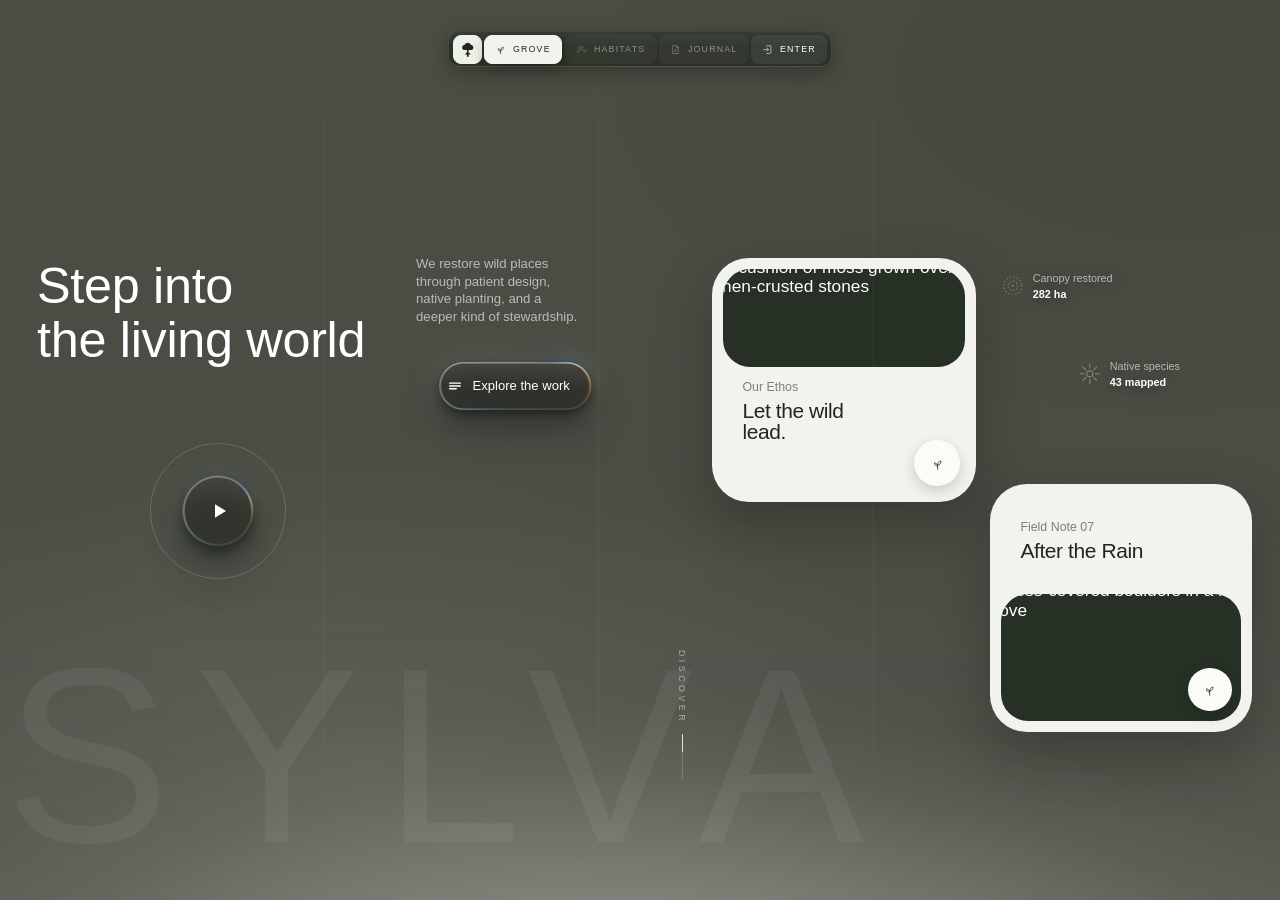
==== threeuiindex.html @ 8ec93f36 "Add files via upload" ====
<!DOCTYPE html>
<html lang="en">
<head>
<meta charset="utf-8">
<meta name="viewport" content="width=device-width, initial-scale=1, viewport-fit=cover">
<title>Sylva — Into the living world</title>
<meta name="description" content="Restoring wild places through patient design, native planting, and a deeper kind of stewardship.">
<link rel="icon" href="data:image/svg+xml,%3Csvg xmlns='http://www.w3.org/2000/svg' viewBox='0 0 22 24'%3E%3Crect width='22' height='24' fill='%234a4d44'/%3E%3Cpath fill='%23fff' d='M11 1.3c-2.1 0-3.95 1.2-4.75 2.95C3.95 4.55 2.3 6.25 2.3 8.35c0 2.3 1.9 4.2 4.3 4.2h8.8c2.4 0 4.3-1.9 4.3-4.2 0-2.1-1.65-3.8-4-4.1C14.95 2.5 13.1 1.3 11 1.3Z'/%3E%3Cpath fill='%23fff' d='M9.6 12.55h2.8v4.2c1.35.3 2.45 1.15 3.15 2.4-1.35.4-2.4.15-3.15-.4v4.15H9.6v-4.15c-.75.55-1.8.8-3.15.4.7-1.25 1.8-2.1 3.15-2.4v-4.2Z'/%3E%3C/svg%3E">
<script>document.documentElement.className += " js";</script>
<style>
  @font-face{
    font-family:'Lexend';
    src:url('https://ublctyddhtbgaersvxxb.supabase.co/storage/v1/object/public/threeui-media/scene-images/embedded/1ec8f6ee2750554b4bc59ff0b507d316a82a7ba37e0e5bebc41d3bd9b9faad46.woff2') format('woff2');
    font-weight:100 900; font-style:normal; font-display:swap;
    unicode-range:U+0000-00FF,U+0131,U+0152-0153,U+02BB-02BC,U+02C6,U+02DA,U+02DC,U+0304,U+0308,U+0329,U+2000-206F,U+20AC,U+2122,U+2191,U+2193,U+2212,U+2215,U+FEFF,U+FFFD;
  }

  /* ── design unit: 1u === 1px on the 1600 × 880 reference frame ───────── */
  :root{
    --u: calc(100vw / 1600);

    --ink:            #ffffff;
    --ink-soft:       rgba(255,255,255,.62);
    --ink-faint:      rgba(255,255,255,.44);
    --rule:           rgba(255,255,255,.055);

    --card:           #f2f3ef;
    --card-ink:       #23261f;
    --card-label:     #7c8177;

    --ease: cubic-bezier(.22,.61,.36,1);
    --ease-out: cubic-bezier(.16,1,.3,1);
  }
  @media (min-width:1900px){ :root{ --u: calc(1900px / 1600); } }

  *,*::before,*::after{ box-sizing:border-box; margin:0; padding:0; }

  html{ background:#383b34; }
  body{
    font-family:'Lexend',-apple-system,BlinkMacSystemFont,'Segoe UI',sans-serif;
    font-weight:300;
    color:var(--ink);
    background:#383b34;
    overflow-x:hidden;
    -webkit-font-smoothing:antialiased;
    -moz-osx-font-smoothing:grayscale;
  }

  /* ── hero shell ──────────────────────────────────────────────────────── */
  .hero{
    position:relative;
    width:100%;
    height:100svh;
    min-height:calc(880 * var(--u));
    overflow:hidden;
    isolation:isolate;
    /* the reference screen reads a near-flat #4a4d44 corner to corner —
       all the modelling comes from the light pool the root sits in */
    background:
      radial-gradient(64% 52% at 27% 84%, rgba(232,238,222,.085) 0%, rgba(232,238,222,0) 72%),
      radial-gradient(70% 60% at 92% 8%,  rgba(24,28,20,.10) 0%, rgba(24,28,20,0) 68%),
      #4a4d44;
  }
  /* The floor of light the root stands in. Sampled off the reference: the
     background climbs from 73 luma at the nav to ~128 at y 850, brightest
     around the middle of the bottom edge. */
  .hero::after{
    content:'';
    position:absolute; inset:0;
    background:
      radial-gradient(72% 44% at 50% 117%, rgba(238,243,231,.50) 0%, rgba(238,243,231,.21) 42%, rgba(238,243,231,.04) 72%, rgba(238,243,231,0) 88%),
      linear-gradient(180deg, rgba(238,243,231,0) 54%, rgba(238,243,231,.03) 78%, rgba(238,243,231,.085) 100%);
    pointer-events:none; z-index:0;
  }

  /* The whole composition lives on a centred 1600 × 880 stage.
     Centred with margins rather than a transform on purpose: a transform would
     open a stacking context and trap every child below #scene. */
  .stage{
    position:absolute; left:50%; top:50%;
    margin-left:calc(-800 * var(--u));
    margin-top:calc(-440 * var(--u));
    width:calc(1600 * var(--u));
    height:calc(880 * var(--u));
  }

  /* ── column guides (z 1) ─────────────────────────────────────────────── */
  .guides{ position:absolute; inset:calc(-40 * var(--u)) 0; z-index:1; pointer-events:none; }
  .guides i{
    position:absolute; top:0; bottom:0; width:1px;
    background:linear-gradient(180deg, rgba(255,255,255,0) 0%, var(--rule) 12%, var(--rule) 78%, rgba(255,255,255,0) 100%);
  }

  /* ── ghost wordmark (z 1) ────────────────────────────────────────────── */
  .ghost{
    position:absolute; z-index:1;
    left:calc(6 * var(--u)); bottom:calc(-64 * var(--u));
    font-size:calc(310 * var(--u));
    line-height:.78;
    font-weight:400;
    letter-spacing:calc(30 * var(--u));
    color:rgba(255,255,255,.055);
    white-space:nowrap; user-select:none; pointer-events:none;
  }

  /* ── three.js canvas (z 3 — above card 1, below everything else) ─────── */
  #scene{
    position:absolute; inset:0; z-index:3;
    width:100%; height:100%;
    pointer-events:none;
    opacity:0; transition:opacity .7s var(--ease);
  }
  .is-ready #scene{ opacity:1; }

  /* ── nav: a floating dock (z 5) ──────────────────────────────────────
     A centred capsule of pills that magnify as the pointer nears them, over
     a rim highlight that tracks where the pointer is — the dock idiom from
     ascii-page-transition, in this page's palette and unit system.
     The wrapper does the centring so the capsule itself is free to carry the
     pointer-parallax transform; putting both on one element means whichever
     is written last wins and the dock jumps out of centre. */
  .dock-wrap{
    position:absolute; z-index:5;
    top:calc(38 * var(--u)); left:0; right:0;
    display:flex; justify-content:center;
    pointer-events:none;
  }
  .dock{
    pointer-events:auto;
    display:flex; align-items:flex-start; gap:calc(3 * var(--u));
    height:calc(46 * var(--u));
    padding:calc(5 * var(--u));
    border-radius:calc(14 * var(--u));
    border:1px solid rgba(255,255,255,.11);
    /* No backdrop-filter. It sits over a canvas that repaints every frame,
       so the backdrop has to be re-sampled and re-blurred every frame too —
       measured at ~20 fps off the whole page, and the radius made no
       difference because the cost is the extra pass, not the blur. A
       translucent panel with a lit top edge reads the same at this size. */
    background:
      linear-gradient(180deg, rgba(255,255,255,.055), rgba(255,255,255,0) 42%),
      rgba(34,40,31,.74);
    box-shadow:0 calc(8 * var(--u)) calc(22 * var(--u)) rgba(10,14,8,.30),
               inset 0 1px rgba(255,255,255,.06);
    isolation:isolate;
  }
  /* Anchored at the top so growth runs downward, out of the headline's way —
     a dock that grew from its centre would push into the nav's own row. */
  .dock-item{
    position:relative; z-index:6;
    display:inline-flex; align-items:center; justify-content:center;
    flex:none;
    height:calc(36 * var(--u));
    gap:calc(8 * var(--u));
    padding:0 calc(13 * var(--u));
    transform-origin:50% 0;
    border:1px solid transparent;
    border-radius:calc(10 * var(--u));
    background:rgba(255,255,255,.04);
    color:var(--ink-faint);
    text-decoration:none; cursor:pointer;
    font-family:inherit;
    font-size:calc(11 * var(--u)); font-weight:500;
    letter-spacing:calc(1.5 * var(--u)); text-transform:uppercase;
    white-space:nowrap;
    will-change:width,height,transform;
    transition:color .18s var(--ease), border-color .2s var(--ease), background .2s var(--ease);
  }
  /* A magnified pill hangs below the capsule, so it needs to be its own
     opaque tile — a translucent white wash at that size reads as a milky
     rectangle stuck to the bar rather than as a key lifting off it. */
  .dock-item[data-near="true"]{
    z-index:7;
    color:var(--ink);
    border-color:rgba(255,255,255,.19);
    background:rgba(31,37,28,.94);
    box-shadow:0 calc(7 * var(--u)) calc(16 * var(--u)) rgba(10,14,8,.30);
  }
  .dock-item .glyph{
    width:calc(14 * var(--u)); height:calc(14 * var(--u)); flex:none;
    opacity:.66; transition:opacity .18s var(--ease);
  }
  .dock-item .glyph svg{
    display:block; width:100%; height:100%;
    fill:none; stroke:currentColor; stroke-width:1.25;
    stroke-linecap:round; stroke-linejoin:round;
  }
  .dock-item[data-near="true"] .glyph{ opacity:1; }

  /* the mark is the dock's anchor: a solid pale tile, the one opaque thing
     in a bar made of glass */
  .dock-mark{
    width:calc(36 * var(--u)); padding:0;
    background:#eef1e7; border-color:#eef1e7; color:#23261f;
    overflow:hidden;
  }
  .dock-mark svg{ width:58%; height:58%; display:block; fill:currentColor; }
  /* the near state paints .dock-item white, which on the pale mark tile
     would be a white glyph on a white ground */
  .dock-mark[data-near="true"]{ background:#fff; border-color:#fff; color:#1b1e18; }

  /* the current section wears the cards' paper, so the nav and the cards
     read as the same material */
  .dock-item.is-active{
    background:var(--card); border-color:var(--card); color:var(--card-ink);
    box-shadow:0 calc(6 * var(--u)) calc(16 * var(--u)) rgba(12,17,9,.24);
  }
  .dock-item.is-active .glyph{ opacity:.8; }
  .dock-item--enter{ color:var(--ink); background:rgba(255,255,255,.075); }

  /* ── specular rim ────────────────────────────────────────────────────
     A conic gradient masked down to the border, whose start angle points at
     the pointer and whose opacity falls off with distance. It is the reason
     the glass reads as a lit edge rather than as a flat translucent box. */
  [data-spec]{ --spec-angle:2.4rad; --spec-bright:0; }
  [data-spec]::after{
    content:''; position:absolute; inset:-1px; z-index:5;
    padding:1px; border-radius:inherit; pointer-events:none;
    opacity:var(--spec-bright);
    background:conic-gradient(from var(--spec-angle) at 50% 50%,
      rgba(240,246,232,0) 0deg, rgba(240,246,232,.08) 14deg, rgba(240,246,232,.95) 28deg,
      rgba(240,246,232,.16) 46deg, rgba(240,246,232,0) 68deg, rgba(240,246,232,0) 180deg,
      rgba(240,246,232,.08) 194deg, rgba(240,246,232,.95) 208deg, rgba(240,246,232,.16) 226deg,
      rgba(240,246,232,0) 248deg, rgba(240,246,232,0) 360deg);
    -webkit-mask:linear-gradient(#000 0 0) content-box, linear-gradient(#000 0 0);
            mask:linear-gradient(#000 0 0) content-box, linear-gradient(#000 0 0);
    -webkit-mask-composite:xor; mask-composite:exclude;
  }
  .dock{ position:relative; }

  /* ── hero copy (z 4) ─────────────────────────────────────────────────── */
  .headline{
    position:absolute; z-index:4;
    left:calc(46 * var(--u)); top:calc(202 * var(--u));
    font-size:calc(63 * var(--u)); line-height:calc(65 * var(--u));
    font-weight:300; letter-spacing:calc(-0.4 * var(--u));
    color:var(--ink);
  }
  /* No overflow clip: cropping a 63u face to wipe it in cuts the descenders
     of "Step" and "living" at the moment they land. The padding stays even
     though the clip is gone — it set the two lines' metrics, and removing it
     would shift line two. */
  .headline span{ display:block; padding-bottom:.04em; }
  .headline span i{ display:inline-block; font-style:normal; }

  .lede{
    position:absolute; z-index:4;
    left:calc(520 * var(--u)); top:calc(196 * var(--u));
    width:calc(208 * var(--u));
    font-size:calc(16.5 * var(--u)); line-height:calc(22 * var(--u));
    font-weight:300; color:var(--ink-soft);
  }

  /* ── liquid-metal controls ──────────────────────────────────────────
     The original five-pass WebGL2 renderer now mounts directly in this
     document. Its canvas, sizing, glass plate, shader constants and input
     model are unchanged; only the iframe boundary has been removed. */
  .pill-clip{
    position:absolute; z-index:4;
    left:calc(644 * var(--u)); top:calc(360 * var(--u));
    width:calc(410 * var(--u)); height:calc(270 * var(--u));
    margin:calc(-135 * var(--u)) 0 0 calc(-205 * var(--u));
    clip-path:inset(calc(72 * var(--u)) calc(60 * var(--u))
                    calc(26 * var(--u)) calc(60 * var(--u)) round calc(62 * var(--u)));
  }
  .pill{
    position:absolute; inset:0; --mr:calc(150 * var(--u));
    display:grid; place-items:center;
  }

  .liquid-stage{
    --lu:calc(var(--h) / 516);
    --bh:var(--h);
    --pad:calc(900 * var(--lu));
    position:relative;
    width:max-content; height:max-content;
    padding:var(--pad);
    display:grid; place-items:center;
    touch-action:manipulation;
    font-family:'Lexend','Inter',-apple-system,BlinkMacSystemFont,'Helvetica Neue',Arial,sans-serif;
    font-optical-sizing:auto;
    -webkit-font-smoothing:antialiased;
  }
  .liquid-stage--explore{ --h:calc(60.156 * var(--u)); }
  .liquid-stage--play{ --h:calc(88.2288 * var(--u)); }

  .liquid-plate{
    position:absolute;
    inset:var(--pad);
    border-radius:999px;
    background:
      linear-gradient(180deg, rgba(255,255,255,.085), rgba(255,255,255,.014) 44%, rgba(255,255,255,0) 64%),
      rgba(10,12,10,.42);
    box-shadow:
      0 calc(var(--h) * 0.08) calc(var(--h) * 0.18) rgba(0,0,0,.38),
      0 calc(var(--h) * 0.24) calc(var(--h) * 0.50) rgba(0,0,0,.28),
      0 calc(var(--h) * 0.48) calc(var(--h) * 0.96) rgba(0,0,0,.16),
      inset 0 1px 0 rgba(255,255,255,.13),
      inset 0 calc(var(--h) * -0.02) calc(var(--h) * 0.05) rgba(255,255,255,.05);
    transition:box-shadow .38s cubic-bezier(.22,.61,.36,1),
               background .38s cubic-bezier(.22,.61,.36,1);
  }
  .liquid-stage.hot .liquid-plate{
    background:
      linear-gradient(180deg, rgba(255,255,255,.105), rgba(255,255,255,.02) 44%, rgba(255,255,255,0) 64%),
      rgba(8,10,8,.50);
    box-shadow:
      0 calc(var(--h) * 0.10) calc(var(--h) * 0.22) rgba(0,0,0,.44),
      0 calc(var(--h) * 0.32) calc(var(--h) * 0.66) rgba(0,0,0,.34),
      0 calc(var(--h) * 0.66) calc(var(--h) * 1.32) rgba(0,0,0,.20),
      inset 0 1px 0 rgba(255,255,255,.17),
      inset 0 calc(var(--h) * -0.02) calc(var(--h) * 0.05) rgba(255,255,255,.06);
  }
  .liquid-fx{ position:absolute; inset:0; width:100%; height:100%; display:block; }

  .liquid-button{
    position:relative;
    height:var(--bh);
    border:0; background:none;
    border-radius:999px;
    display:flex; align-items:center; justify-content:center;
    color:#fff;
    font-family:inherit; font-weight:500; line-height:1; letter-spacing:0;
    cursor:pointer; -webkit-tap-highlight-color:transparent; outline:none;
  }
  .liquid-button:focus-visible{
    outline:calc(4 * var(--lu)) solid rgba(255,255,255,.55);
    outline-offset:calc(10 * var(--lu));
  }
  .liquid-button .ico{ display:block; flex:none; overflow:visible; }
  .liquid-button .lbl{ display:block; transform:translateY(calc(2 * var(--lu))); }
  .liquid-button--explore{
    padding:0 calc(224 * var(--lu)) 0 calc(95 * var(--lu));
    gap:calc(112 * var(--lu));
    font-size:calc(140 * var(--lu));
  }
  .liquid-button--explore .ico{
    width:calc(150 * var(--lu)); height:calc(150 * var(--lu));
  }
  .liquid-button--play{
    width:var(--bh); height:var(--bh); padding:0;
  }
  .liquid-button--play .ico{
    width:calc(176 * var(--lu)); height:calc(176 * var(--lu));
    margin-left:calc(14 * var(--lu));
  }
  .liquid-button--play .lbl{ display:none; }
  .liquid-stage.press .liquid-plate{
    background:
      linear-gradient(180deg, rgba(255,255,255,.07), rgba(255,255,255,.01) 44%, rgba(255,255,255,0) 64%),
      rgba(7,9,7,.55);
    box-shadow:
      0 calc(var(--h) * 0.04) calc(var(--h) * 0.11) rgba(0,0,0,.46),
      0 calc(var(--h) * 0.13) calc(var(--h) * 0.32) rgba(0,0,0,.36),
      0 calc(var(--h) * 0.27) calc(var(--h) * 0.62) rgba(0,0,0,.22),
      inset 0 1px 0 rgba(255,255,255,.10);
    transition-duration:.10s;
  }

  /* ── play button (z 4) ─────────────────────────────────────────────── */
  .play-wrap{
    position:absolute; z-index:4; pointer-events:none;
    left:calc(187 * var(--u)); top:calc(431 * var(--u));
    width:calc(170 * var(--u)); height:calc(170 * var(--u));
  }
  .play-wrap > *{ pointer-events:auto; }
  .play-clip{
    position:absolute; left:50%; top:50%;
    width:calc(396 * var(--u)); height:calc(396 * var(--u));
    margin:calc(-198 * var(--u)) 0 0 calc(-198 * var(--u));
    clip-path:inset(calc(131 * var(--u)) calc(106 * var(--u))
                    calc(73 * var(--u)) calc(106 * var(--u)) round calc(92 * var(--u)));
  }
  .play-glass{ position:absolute; inset:0; display:grid; place-items:center; }
  .play-ring{
    position:absolute; inset:0; pointer-events:none;
    border:1px solid rgba(255,255,255,.17); border-radius:50%;
  }
  .play-ring::after{
    content:''; position:absolute; inset:calc(-1 * var(--u));
    border:1px solid rgba(255,255,255,.32); border-radius:50%;
    opacity:0; transform:scale(.86);
    transition:opacity .7s var(--ease), transform .9s var(--ease-out);
  }
  .play-clip:hover ~ .play-ring::after,
  .play-clip:focus-within ~ .play-ring::after{ opacity:1; transform:scale(1.06); }

  /* ── stats (z 4) ─────────────────────────────────────────────────────── */
  .stat{ position:absolute; z-index:4; display:flex; align-items:flex-start; gap:calc(9 * var(--u)); }
  .stat--a{ left:calc(1250 * var(--u)); top:calc(216 * var(--u)); }
  .stat--b{ left:calc(1346 * var(--u)); top:calc(326 * var(--u)); }
  .stat .mark{ width:calc(32 * var(--u)); height:calc(32 * var(--u)); flex:none; margin-top:calc(2 * var(--u)); color:rgba(255,255,255,.34); }
  .stat .mark svg{ width:100%; height:100%; display:block; }
  .stat dt{ font-size:calc(13.5 * var(--u)); font-weight:300; color:var(--ink-soft); line-height:calc(19 * var(--u)); }
  .stat dt, .stat dd{ text-shadow:0 calc(2 * var(--u)) calc(16 * var(--u)) rgba(10,14,8,.6); }
  .stat .mark svg{ filter:drop-shadow(0 calc(2 * var(--u)) calc(10 * var(--u)) rgba(10,14,8,.6)); }
  .stat dd{ font-size:calc(13.5 * var(--u)); font-weight:600; color:var(--ink); line-height:calc(21 * var(--u)); }

  /* ── cards ───────────────────────────────────────────────────────────── */
  .card{
    position:absolute;
    background:var(--card); border-radius:calc(46 * var(--u));
    box-shadow:0 calc(30 * var(--u)) calc(70 * var(--u)) rgba(16,21,13,.30);
    transition:box-shadow .8s var(--ease);
  }
  /* No z-index here on purpose. z-index:auto keeps the card out of its own
     stacking context, so the body paints under #scene (the moss drapes over
     its shoulder) while .knob, at z 4, still sits in front of the moss. */
  .card--about{
    left:calc(890 * var(--u)); top:calc(200 * var(--u));
    width:calc(330 * var(--u)); height:calc(305 * var(--u));
  }
  .card--stove{
    z-index:4; will-change:transform;
    left:calc(1237 * var(--u)); top:calc(482 * var(--u));
    width:calc(328 * var(--u)); height:calc(310 * var(--u));
  }
  .card .label{
    position:absolute; left:calc(38 * var(--u));
    font-size:calc(15.5 * var(--u)); font-weight:300; color:var(--card-label);
  }
  .card h2{
    position:absolute; left:calc(38 * var(--u));
    font-size:calc(26.2 * var(--u)); line-height:calc(27 * var(--u));
    font-weight:400; letter-spacing:calc(-0.5 * var(--u)); color:var(--card-ink);
  }
  .card--about .label{ top:calc(152 * var(--u)); }
  .card--about h2{ top:calc(177 * var(--u)); width:calc(142 * var(--u)); }
  .card--stove .label{ top:calc(45 * var(--u)); }
  .card--stove h2{ top:calc(70 * var(--u)); }
  /* Both cards carry a plate. The Field Note reads downward — label, title,
     then the photograph — so its window sits at the foot of the card; the
     Ethos card reads the other way up, so its window is at the head and the
     copy sits under it. Same frame, mirrored. */
  .card figure{
    position:absolute; left:calc(14 * var(--u)); right:calc(14 * var(--u));
    border-radius:calc(34 * var(--u)); overflow:hidden;
    isolation:isolate; background:#263025;
  }
  .card--stove figure{ bottom:calc(14 * var(--u)); height:calc(158 * var(--u)); }
  .card--about figure{ top:calc(14 * var(--u)); height:calc(122 * var(--u)); }
  /* The plate is its own depth plane. It travels against the card and the
     moss, so the landscape feels like a small window rather than a
     photograph glued to the surface. */
  .portal-media{
    position:absolute; inset:calc(-9 * var(--u)); z-index:1; display:block;
    will-change:transform,clip-path;
    transform:
      perspective(900px)
      translate3d(calc(var(--px,0) * -11px),calc(var(--py,0) * -7px),0)
      rotateY(calc(var(--px,0) * -1.4deg))
      rotateX(calc(var(--py,0) * .9deg));
    transform-origin:50% 50%;
  }
  .portal-media img{
    width:100%; height:100%; object-fit:cover; display:block;
    transform:scale(1.08);
    filter:saturate(.92) contrast(1.03);
    transition:transform 1.25s var(--ease-out),filter .8s var(--ease);
  }
  .card:hover .portal-media img{ transform:scale(1.13); filter:saturate(1.04) contrast(1.04); }
  .pixel-reveal{
    position:absolute; inset:0; z-index:3; width:100%; height:100%;
    pointer-events:none; opacity:0; mix-blend-mode:screen;
  }
  /* The white scan rides the clip edge, so its centre has to travel the
     media element's box, not the figure's — .portal-media is overscanned by
     9u on every side to give the parallax rotation somewhere to go. Offsetting
     by that 9u in calc() rather than by a translate percentage keeps the
     glow on the edge at every breakpoint, whatever size the plate is. */
  .card figure::after{
    content:''; position:absolute; z-index:2;
    filter:blur(calc(2 * var(--u))); opacity:0; pointer-events:none;
    top:0; bottom:0; width:26%; left:calc(-13% - 9 * var(--u));
    background:linear-gradient(90deg,transparent,rgba(229,244,209,.2) 42%,rgba(252,255,246,.72) 54%,transparent);
  }

  .knob-float{
    position:absolute; z-index:4; pointer-events:none;
    left:calc(1142 * var(--u)); top:calc(427 * var(--u));
    width:calc(58 * var(--u)); height:calc(58 * var(--u));
  }
  .knob-float > *{ pointer-events:auto; }
  .knob--about{ left:0; top:0; }
  .card .knob, .knob--about{
    position:absolute; z-index:4; right:calc(20 * var(--u)); bottom:calc(20 * var(--u));
    width:calc(58 * var(--u)); height:calc(58 * var(--u));
    border:0; border-radius:50%; cursor:pointer;
    background:#fbfcf8; display:grid; place-items:center;
    box-shadow:0 calc(6 * var(--u)) calc(16 * var(--u)) rgba(16,21,13,.18);
    transition:transform .5s var(--ease-out), background .4s var(--ease);
  }
  .knob--about{ right:auto; bottom:auto; width:calc(58 * var(--u)); height:calc(58 * var(--u)); }
  .card--stove .knob{ width:calc(54 * var(--u)); height:calc(54 * var(--u)); right:calc(26 * var(--u)); bottom:calc(26 * var(--u)); }
  .card .knob svg, .knob--about svg{ width:calc(19 * var(--u)); height:calc(19 * var(--u)); display:block; color:#3f453a; }
  .card .knob:hover, .knob--about:hover{ transform:scale(1.1) rotate(8deg); background:#fff; }
  .card:hover{ box-shadow:0 calc(38 * var(--u)) calc(84 * var(--u)) rgba(16,21,13,.36); }

  /* ── scroll cue (z 4) ────────────────────────────────────────────────── */
  .scroll{
    position:absolute; z-index:4;
    left:calc(846 * var(--u)); top:calc(690 * var(--u));
    display:flex; align-items:center; gap:calc(12 * var(--u));
    writing-mode:vertical-rl;
    font-size:calc(11 * var(--u)); font-weight:400;
    letter-spacing:calc(4.4 * var(--u));
    color:rgba(255,255,255,.5);
    text-transform:uppercase; text-decoration:none;
  }
  .scroll .track{ position:relative; width:1px; height:calc(56 * var(--u)); background:rgba(255,255,255,.18); overflow:hidden; }
  .scroll .track::after{
    content:''; position:absolute; inset:0 0 auto; height:40%;
    background:rgba(255,255,255,.75);
    animation:trickle 2.6s var(--ease) infinite;
  }
  @keyframes trickle{
    0%   { transform:translateY(-105%); opacity:0; }
    22%  { opacity:1; }
    78%  { opacity:1; }
    100% { transform:translateY(255%); opacity:0; }
  }

  /* ── entrance: everything is wiped in behind a mask ───────────────────
     Transform is reserved for the pointer parallax, so the reveal is done
     with clip-path. Once the intro has run, .intro-done drops the clip
     entirely — a live clip-path would open a stacking context on the About
     card and trap its knob under the moss. */
  .js .mask{ clip-path:inset(100% 0 0 0 round var(--mr,0px)); }
  .is-ready .mask{
    clip-path:inset(0 0 0 0 round var(--mr,0px));
    transition:clip-path 1.05s var(--ease-out) var(--d,0ms);
  }
  .js .mask-circle{ clip-path:circle(0% at 50% 50%); }
  .is-ready .mask-circle{
    clip-path:circle(76% at 50% 50%);
    transition:clip-path 1.1s var(--ease-out) var(--d,0ms);
  }
  .js .fade{ opacity:0; }
  .is-ready .fade{ opacity:1; transition:opacity 1.3s var(--ease) var(--d,0ms); }

  .intro-done .mask, .intro-done .mask-circle{ clip-path:none; transition:none; }

  .card{ --mr:calc(46 * var(--u)); }

  /* the dock drops in tile by tile; the capsule itself only fades, because
     a clip on it would cut the pills off as they magnify past its edge */
  .js .dock{ opacity:0; }
  .is-ready .dock{ opacity:1; transition:opacity .8s var(--ease) 80ms; }
  .js .dock-item{ clip-path:inset(0 0 105% 0); }
  .is-ready .dock-item{
    clip-path:inset(0 0 -30% 0);
    transition:clip-path .9s var(--ease-out) var(--d,0ms),
               color .18s var(--ease), border-color .2s var(--ease), background .2s var(--ease);
  }
  .intro-done .dock-item{ clip-path:none; }

  /* A short rise under a fade rather than a full-height wipe: with nothing
     cropping it, a 105% travel would start line one sitting on top of line
     two. .headline itself carries the pointer parallax, so the transform has
     to go on the inner <i>. */
  .js .headline span i{ opacity:0; transform:translateY(calc(16 * var(--u))); }
  .is-ready .headline span i{
    opacity:1; transform:none;
    transition:opacity 1.05s var(--ease) var(--d,0ms),
               transform 1.25s var(--ease-out) var(--d,0ms);
  }

  /* Each plate resolves like a low-bandwidth botanical transmission: a
     stepped clip exposes the photograph while sampled pixel-dots gather along
     the advancing edge (the dots themselves are painted by canvas).
     Both plates scan across, the Ethos one a beat ahead of the Field Note. */
  .js .portal-media{ clip-path:inset(0 100% 0 0 round calc(25 * var(--u))); }
  .is-ready .card--about .portal-media{ animation:portal-cut 1.45s steps(12,end) .92s both; }
  .is-ready .card--stove .portal-media{ animation:portal-cut 1.45s steps(12,end) 1.08s both; }
  .is-ready .card--about figure::after{ animation:portal-scan 1.45s steps(12,end) .92s both; }
  .is-ready .card--stove figure::after{ animation:portal-scan 1.45s steps(12,end) 1.08s both; }
  .intro-done .portal-media{ clip-path:none; animation:none; }
  @keyframes portal-cut{
    from{ clip-path:inset(0 100% 0 0 round calc(25 * var(--u))); }
    to{ clip-path:inset(0 0 0 0 round calc(25 * var(--u))); }
  }
  /* The glow travels by animating its own offset, not by a translate
     percentage. A translate is a percentage of the glow's width, so the
     distance it covers depends on the plate's proportions — it overshot by
     a quarter of the card here and rode ahead of the edge the whole way.
     In calc() the travel is exactly the media box: 100% of the plate plus
     the 9u of overscan at each end, at every breakpoint. */
  @keyframes portal-scan{
    0%{ left:calc(-13% - 9 * var(--u)); opacity:0; }
    10%{ opacity:.75; }
    88%{ opacity:.55; }
    100%{ left:calc(87% + 9 * var(--u)); opacity:0; }
  }

  /* No clip on the canvas: the root draws itself in behind the survey pulse,
     and a CSS wipe on top of that would be two reveals fighting each other.
     The fade is only here to cover the first compiled frame. */
  .is-ready #scene{ transition:opacity .45s var(--ease); }

  /* ── pointer parallax ────────────────────────────────────────────────
     --px / --py are written on .hero once per frame (-1…1). Each layer
     declares how far it rides (--pd, px at full deflection) and how much
     it turns (--pr, degrees), which is what gives the plane its depth. */
  .par{
    transform:
      perspective(1400px)
      translate3d(calc(var(--px,0) * var(--pd,0) * -1px),
                  calc(var(--py,0) * var(--pd,0) * -0.62px),
                  0)
      rotateY(calc(var(--px,0) * var(--pr,0) * 1deg))
      rotateX(calc(var(--py,0) * var(--pr,0) * -0.7deg));
  }
  /* the floating knob turns about the About card's centre, not its own,
     so it stays glued to the corner it belongs to */
  .knob-float{ transform-origin:calc(-87 * var(--u)) calc(-74.5 * var(--u)); }
  .card--about{ transform-origin:50% 50%; }

  /* ── keyboard focus ──────────────────────────────────────────────────── */
  a:focus-visible, button:focus-visible{
    outline:2px solid rgba(255,255,255,.85);
    outline-offset:calc(4 * var(--u));
    border-radius:calc(6 * var(--u));
  }
  .card .knob:focus-visible, .knob--about:focus-visible, .play:focus-visible{ outline-color:rgba(28,34,22,.9); }

  @media (prefers-reduced-motion:reduce){
    .mask,.mask-circle,.fade,#scene,
    .dock,.dock-item,
    .headline span i{ opacity:1 !important; clip-path:none !important; transform:none !important; transition:none !important; }
    .par{ transform:none !important; }
    .portal-media{ clip-path:none !important; animation:none !important; transform:none !important; }
    .pixel-reveal,.card figure::after{ display:none !important; }
    .portal-media img{ transform:none !important; transition:none !important; }
    .scroll .track::after{ animation:none; }
    #scene{ transition:none; }
  }

  /* ── narrow screens: one column, the moss becomes a band between the
        copy and the cards (760 design units wide) ───────────────────────── */
  @media (max-width:900px){
    :root{ --u: calc(100vw / 760); }
    .hero{ height:auto; min-height:100svh; }
    .stage{
      position:relative; left:auto; top:auto; margin:0;
      width:100%; height:calc(1625 * var(--u));
    }
    .hero::after{
      background:
        radial-gradient(90% 30% at 50% 74%, rgba(238,243,231,.40) 0%, rgba(238,243,231,.14) 46%, rgba(238,243,231,0) 82%),
        linear-gradient(180deg, rgba(238,243,231,0) 62%, rgba(238,243,231,.05) 100%);
    }
    .guides i:nth-child(3){ display:none; }
    .guides i:nth-child(1){ left:calc(253 * var(--u)) !important; }
    .guides i:nth-child(2){ left:calc(506 * var(--u)) !important; }

    /* one column: the labels come off and the dock keeps only its glyphs,
       because at this scale the type would be four pixels tall */
    /* Floored with max(), not left on the design unit alone: this breakpoint
       runs from 900px down to 320px, so a pure --u dock is a 24px bar with
       12px targets on a phone. The floor only bites at the small end. */
    .dock-wrap{ top:calc(30 * var(--u)); }
    .dock{
      height:max(56px, calc(58 * var(--u)));
      padding:max(6px, calc(6 * var(--u)));
      gap:max(4px, calc(4 * var(--u)));
      border-radius:max(17px, calc(18 * var(--u)));
    }
    .dock-item{
      height:max(44px, calc(46 * var(--u)));
      width:max(44px, calc(46 * var(--u)));
      padding:0; border-radius:max(12px, calc(13 * var(--u)));
    }
    .dock-item span:not(.glyph){ display:none; }
    .dock-item .glyph{ width:max(19px, calc(20 * var(--u))); height:max(19px, calc(20 * var(--u))); }
    .dock-mark svg{ width:52%; height:52%; }
    .knob-float{ left:calc(644 * var(--u)); top:calc(1218 * var(--u)); transform-origin:calc(-264 * var(--u)) calc(-43 * var(--u)); }
    .headline{ left:calc(34 * var(--u)); top:calc(128 * var(--u)); font-size:calc(62 * var(--u)); line-height:calc(66 * var(--u)); }
    .lede{ left:calc(34 * var(--u)); top:calc(288 * var(--u)); width:calc(400 * var(--u)); font-size:calc(19 * var(--u)); line-height:calc(27 * var(--u)); }
    /* one column: the frame keeps its aspect, re-anchored to the left rail */
    .pill-clip{
      left:calc(34 * var(--u)); top:calc(430 * var(--u));
      width:calc(506 * var(--u)); height:calc(334 * var(--u));
      margin:calc(-167 * var(--u)) 0 0 calc(-79 * var(--u));
      clip-path:inset(calc(93 * var(--u)) calc(74 * var(--u)) calc(1 * var(--u)) calc(74 * var(--u)) round calc(76 * var(--u)));
    }
    .liquid-stage--explore{ --h:calc(74.4152 * var(--u)); }
    .play-wrap{ display:none; }

    .stat{ gap:calc(11 * var(--u)); }
    .stat .mark{ width:calc(36 * var(--u)); height:calc(36 * var(--u)); }
    .stat dt{ font-size:calc(16 * var(--u)); line-height:calc(22 * var(--u)); }
    .stat dd{ font-size:calc(16.5 * var(--u)); line-height:calc(24 * var(--u)); }
    .stat--a{ left:calc(34 * var(--u));  top:calc(540 * var(--u)); }
    .stat--b{ left:calc(396 * var(--u)); top:calc(540 * var(--u)); }

    .card{ border-radius:calc(40 * var(--u)); }
    .card--about{ left:calc(34 * var(--u)); top:calc(1050 * var(--u)); width:calc(692 * var(--u)); height:calc(250 * var(--u)); }
    .card--about .label{ top:calc(96 * var(--u)); }
    .card--about h2{ top:calc(124 * var(--u)); width:calc(400 * var(--u)); font-size:calc(32 * var(--u)); line-height:calc(36 * var(--u)); }
    .card--stove{ left:calc(34 * var(--u)); top:calc(1324 * var(--u)); width:calc(692 * var(--u)); height:calc(268 * var(--u)); }
    .card--stove h2{ font-size:calc(32 * var(--u)); }
    /* one column: both plates become a thumbnail on the card's outer edge,
       the Ethos one still anchored to the top */
    .card--stove figure{ left:auto; right:calc(16 * var(--u)); bottom:calc(16 * var(--u)); width:calc(300 * var(--u)); height:calc(150 * var(--u)); }
    .card--about figure{ left:auto; right:calc(16 * var(--u)); top:calc(16 * var(--u)); width:calc(224 * var(--u)); height:calc(218 * var(--u)); }
    .card .knob{ right:calc(24 * var(--u)); bottom:calc(24 * var(--u)); }
    .card--stove .knob{ right:calc(30 * var(--u)); bottom:calc(30 * var(--u)); }

    .scroll{ left:calc(702 * var(--u)); top:calc(470 * var(--u)); }
    .ghost{ font-size:calc(184 * var(--u)); letter-spacing:calc(14 * var(--u)); bottom:calc(660 * var(--u)); left:calc(-10 * var(--u)); }
  }
</style>
</head>
<body>

<main class="hero" id="hero">
  <canvas id="scene"></canvas>

  <div class="dock-wrap">
    <nav class="dock par-dock" style="--pd:5" data-spec aria-label="Primary">
      <a class="dock-item dock-mark" data-dock data-spec data-burst href="#" style="--d:120ms" aria-label="Sylva — home">
        <svg viewBox="0 0 22 24" aria-hidden="true">
          <path d="M11 1.3c-2.1 0-3.95 1.2-4.75 2.95C3.95 4.55 2.3 6.25 2.3 8.35c0 2.3 1.9 4.2 4.3 4.2h8.8c2.4 0 4.3-1.9 4.3-4.2 0-2.1-1.65-3.8-4-4.1C14.95 2.5 13.1 1.3 11 1.3Z"/>
          <path d="M9.6 12.55h2.8v4.2c1.35.3 2.45 1.15 3.15 2.4-1.35.4-2.4.15-3.15-.4v4.15H9.6v-4.15c-.75.55-1.8.8-3.15.4.7-1.25 1.8-2.1 3.15-2.4v-4.2Z"/>
        </svg>
      </a>
      <a class="dock-item is-active" data-dock data-spec data-burst href="#" style="--d:180ms">
        <span class="glyph" aria-hidden="true">
          <svg viewBox="0 0 16 16"><path d="M8 14V9"/><path d="M8 9c0-2.4 1.7-4.3 4-4.3.2 2.6-1.6 4.6-4 4.3Z"/><path d="M8 10.5C7.9 8.4 6.4 6.8 4.4 6.8 4.3 8.9 5.9 10.6 8 10.5Z"/></svg>
        </span>
        <span>Grove</span>
      </a>
      <a class="dock-item" data-dock data-spec data-burst href="#" style="--d:230ms">
        <span class="glyph" aria-hidden="true">
          <svg viewBox="0 0 16 16"><path d="M1.6 12.4c2.4-3.4 4.3-5.1 5.7-5.1 2 0 3 3.6 5 3.6 1.1 0 1.9-.5 2.4-1.4"/><path d="M4.3 6.2C5.5 4.4 6.6 3.5 7.6 3.5c1.5 0 2.2 2.4 3.7 2.4"/></svg>
        </span>
        <span>Habitats</span>
      </a>
      <a class="dock-item" data-dock data-spec data-burst href="#" style="--d:280ms">
        <span class="glyph" aria-hidden="true">
          <svg viewBox="0 0 16 16"><path d="M4 2.4h5.3L12 5.1v8.5H4z"/><path d="M9.2 2.4V5h2.7"/><path d="M6 8.4h4M6 10.8h2.8"/></svg>
        </span>
        <span>Journal</span>
      </a>
      <a class="dock-item dock-item--enter" data-dock data-spec data-burst href="#" style="--d:330ms">
        <span class="glyph" aria-hidden="true">
          <svg viewBox="0 0 16 16"><path d="M6.6 2.5h5.1a1 1 0 0 1 1 1v9a1 1 0 0 1-1 1H6.6"/><path d="M2.6 8h6.6"/><path d="m7 5.6 2.4 2.4L7 10.4"/></svg>
        </span>
        <span>Enter</span>
      </a>
    </nav>
  </div>

  <div class="stage" id="stage">

    <div class="guides fade" style="--d:900ms" aria-hidden="true">
      <i style="left:calc(405 * var(--u))"></i>
      <i style="left:calc(748 * var(--u))"></i>
      <i style="left:calc(1091 * var(--u))"></i>
    </div>

    <div class="ghost fade" style="--d:1150ms" aria-hidden="true">SYLVA</div>

    <!-- card 1 sits *behind* the canvas so the moss drapes over its shoulder -->
    <article class="card card--about mask" style="--d:760ms; --pd:10; --pr:2.2">
      <figure class="portal" data-delay="920">
        <span class="portal-media"><img crossorigin="anonymous" src="https://ublctyddhtbgaersvxxb.supabase.co/storage/v1/object/public/threeui-media/scene-images/c74a626e396794aa239bca6f/card-ethos.jpg" alt="A cushion of moss grown over lichen-crusted stones" loading="eager" decoding="async"></span>
        <canvas class="pixel-reveal" aria-hidden="true"></canvas>
      </figure>
      <p class="label">Our Ethos</p>
      <h2>Let the wild lead.</h2>
    </article>

    <!-- the About knob rides *outside* the card: the card has to stay a plain
         painted box under #scene, so anything that must sit in front of the
         moss lives here instead, sharing the card's parallax origin -->
    <span class="knob-float" style="--pd:10; --pr:2.2">
      <button class="knob knob--about mask-circle" style="--d:1100ms" aria-label="Read about Sylva">
        <svg viewBox="0 0 24 24" fill="none" stroke="currentColor" stroke-width="1.4" stroke-linecap="round" stroke-linejoin="round">
          <path d="M12 21v-7"/><path d="M12 14c0-3.3 2.4-6 5.5-6 .3 3.6-2.2 6.4-5.5 6Z"/>
          <path d="M12 16c-.1-2.9-2.2-5.2-4.9-5.2C6.8 13.7 9 16 12 16Z"/>
        </svg>
      </button>
    </span>

    <h1 class="headline" style="--pd:18; --pr:1.2">
      <span><i style="--d:260ms">Step into</i></span>
      <span><i style="--d:360ms">the living world</i></span>
    </h1>

    <p class="lede mask" style="--d:480ms; --pd:14; --pr:1">We restore wild places through patient design, native planting, and a deeper kind of stewardship.</p>

    <div class="pill-clip">
      <div class="pill mask" style="--d:600ms; --pd:15; --pr:1.4">
        <div class="liquid-stage liquid-stage--explore" data-liquid-metal="explore">
          <div class="liquid-plate plate" aria-hidden="true"></div>
          <canvas class="liquid-fx" aria-hidden="true"></canvas>
          <button class="liquid-button liquid-button--explore btn" type="button">
            <svg class="ico" viewBox="0 0 115 115" aria-hidden="true">
              <g stroke="currentColor" stroke-width="11" stroke-linecap="round">
                <path d="M14 34.5 H101"/>
                <path d="M14 57.5 H101"/>
                <path d="M14 80.5 H68"/>
              </g>
            </svg>
            <span class="lbl">Explore the work</span>
          </button>
        </div>
      </div>
    </div>

    <span class="play-wrap" style="--pd:20">
      <span class="play-clip">
        <span class="play-glass mask-circle" style="--d:900ms">
          <span class="liquid-stage liquid-stage--play" data-liquid-metal="play">
            <span class="liquid-plate plate" aria-hidden="true"></span>
            <canvas class="liquid-fx" aria-hidden="true"></canvas>
            <button class="liquid-button liquid-button--play btn" type="button" aria-label="Play the film">
              <svg class="ico" viewBox="0 0 24 24" aria-hidden="true">
                <path d="M8 5.2v13.6L19 12z" fill="currentColor"/>
              </svg>
            </button>
          </span>
        </span>
      </span>
      <span class="play-ring mask-circle" style="--d:840ms" aria-hidden="true"></span>
    </span>

    <dl class="stat stat--a mask" style="--d:700ms; --pd:12">
      <span class="mark" aria-hidden="true">
        <svg viewBox="0 0 30 30" fill="none" stroke="currentColor" stroke-width="1.2" stroke-linecap="round">
          <circle cx="15" cy="15" r="10.5" stroke-dasharray="0.6 3.6"/>
          <circle cx="15" cy="15" r="5.6" stroke-dasharray="0.6 3.2"/>
          <circle cx="15" cy="15" r="1.1" fill="currentColor" stroke="none"/>
        </svg>
      </span>
      <div><dt>Canopy restored</dt><dd>282 ha</dd></div>
    </dl>

    <dl class="stat stat--b mask" style="--d:770ms; --pd:13">
      <span class="mark" aria-hidden="true">
        <svg viewBox="0 0 30 30" fill="none" stroke="currentColor" stroke-width="1.2" stroke-linecap="round">
          <g id="rays">
            <path d="M15 3.5v5"/><path d="M15 21.5v5"/><path d="M3.5 15h5"/><path d="M21.5 15h5"/>
            <path d="M6.9 6.9l3.5 3.5"/><path d="M19.6 19.6l3.5 3.5"/><path d="M23.1 6.9l-3.5 3.5"/><path d="M10.4 19.6l-3.5 3.5"/>
          </g>
          <circle cx="15" cy="15" r="3.6"/>
        </svg>
      </span>
      <div><dt>Native species</dt><dd>43 mapped</dd></div>
    </dl>

    <article class="card card--stove mask" style="--d:880ms; --pd:22; --pr:2.4">
      <p class="label">Field Note 07</p>
      <h2>After the Rain</h2>
      <figure class="portal" data-delay="1080">
        <span class="portal-media"><img crossorigin="anonymous" src="https://ublctyddhtbgaersvxxb.supabase.co/storage/v1/object/public/threeui-media/scene-images/c74a626e396794aa239bca6f/card-ecostove.jpg" alt="Moss-covered boulders in a misty grove" loading="eager" decoding="async"></span>
        <canvas class="pixel-reveal" aria-hidden="true"></canvas>
      </figure>
      <button class="knob" aria-label="Open field note: After the Rain">
        <svg viewBox="0 0 24 24" fill="none" stroke="currentColor" stroke-width="1.4" stroke-linecap="round" stroke-linejoin="round">
          <path d="M12 21v-7"/><path d="M12 14c0-3.3 2.4-6 5.5-6 .3 3.6-2.2 6.4-5.5 6Z"/>
          <path d="M12 16c-.1-2.9-2.2-5.2-4.9-5.2C6.8 13.7 9 16 12 16Z"/>
        </svg>
      </button>
    </article>

    <a class="scroll mask" style="--d:1040ms; --pd:9" href="#">Discover<span class="track"></span></a>

  </div>
</main>

<script src="inner-green-assets/three.min.js"></script>
<script>
(function () {
  'use strict';

  function mountLiquidMetal(host) {
    const hostWindow = globalThis;
    const document = {
      body: host,
      getElementById(id) {
        if (id === 'stage') return host;
        if (id === 'fx') return host.querySelector('.liquid-fx');
        if (id === 'btn') return host.querySelector('.liquid-button');
        return null;
      },
      querySelector(selector) { return host.querySelector(selector); }
    };
    const window = {
      devicePixelRatio: hostWindow.devicePixelRatio,
      addEventListener: hostWindow.addEventListener.bind(hostWindow)
    };

/* =====================================================================
   Liquid metal — a dispersion shader.

   A scalar field V is painted through a soft plateau: dark below it, blown
   white inside, dark above.  The plateau is evaluated once per spectral
   wavelength at a slightly different height in V, so the plateau's lower
   edge fringes warm (red turns on first) and its upper edge fringes cool
   (red turns off first).  Fringe width falls out as dispersion / |grad V|,
   which is why the same shader gives razor-thin rainbow lines where the
   field is pinched and huge navy-to-cyan washes where it is not.

   V itself is built as a family of parallel curves — one swooping valley
   repeated up the button, at a density that varies along its length — so
   the ribbons stay laminar rather than turbulent.  See the shader body.
   ===================================================================== */

const VERT = `#version 300 es
in vec2 position; void main(){ gl_Position = vec4(position,0.,1.); }`;

const HEAD = `#version 300 es
precision highp float;
out vec4 o;

uniform vec2  uC;        // pill centre, device px
uniform vec2  uHalf;     // pill half-extent, device px
uniform float uT;        // seconds
uniform float uHover;    // 0..1
uniform float uPress;    // 0..1, eased
uniform vec4  uRip[3];   // xy centre (button heights, +y down), z start, w live
uniform vec4  uRipK;     // speed, ring width, decay, amplitude
uniform vec4  uRipK2;    // facet depth, facet count, crest sharpness, emission
uniform vec4  uPtr;      // xy trailing cursor, z strength, w normalised speed
uniform vec4  uPtrK;     // radius, base amplitude, speed amplitude, rim lift

#define PI 3.14159265

float sdPill(vec2 p, vec2 b, float r){
  vec2 q = abs(p) - b + r;
  return min(max(q.x,q.y),0.) + length(max(q,0.)) - r;
}

/* Expanding ring from each press, in button-height units.  Three slots so a
   quick double-tap overlaps instead of cutting the first one off.

   Two things keep it from reading as a water ripple: the wavefront is
   faceted rather than circular — its radius is modulated by angle, and the
   facets rotate as it travels — and the crest profile is a cusp rather than
   a gaussian, so it lands as a crease in sheet metal instead of a soft swell. */
float ripple(vec2 p, float t){
  float sum = 0.;
  for(int i = 0; i < 3; i++){
    if(uRip[i].w < 0.5) continue;
    float age = t - uRip[i].z;
    if(age < 0. || age > 4.) continue;
    vec2  rp = p - uRip[i].xy;
    float facet = 1. + uRipK2.x * cos(uRipK2.y * atan(rp.y, rp.x) + age * 2.1 + float(i) * 2.4);
    float x = (length(rp) - age * uRipK.x * facet) / uRipK.y;
    sum += exp(-pow(abs(x) + 1e-4, uRipK2.z)) * exp(-age * uRipK.z);
  }
  return sum;
}

/* A soft well under the cursor.  It lags behind the real pointer and swells
   with speed, so moving across the button drags the metal rather than sliding
   a static blob over it. */
float pointerW(vec2 p){
  if(uPtr.z < 0.001) return 0.;
  float d = length(p - uPtr.xy) / uPtrK.x;
  return exp(-d*d) * uPtr.z;
}
/* Displacing the sample point, not the field value, is what makes this read as
   liquid: the bands bulge and stretch around the cursor like a lens instead of
   just getting brighter under it. */
vec2 pointerWarp(vec2 p){
  float w = pointerW(p);
  if(w <= 0.) return vec2(0.);
  return normalize(p - uPtr.xy + vec2(1e-5)) * w * (uPtrK.y + uPtrK.z * uPtr.w);
}
`;

/* ---- the travelling rim, in its own pass so the blur below never touches it */
const FRAG_RIM = HEAD + `
uniform float uBw;       // stroke half-width, device px
uniform float uE[8];     // base, hot, chroma-across, chroma-along, speed,
                         // topBias, press lift, ripple lift

/* Arc-length position around the pill, 0..1, starting at the right-hand
   extreme and running counter-clockwise.  Straight runs and caps are measured
   in real length so a highlight travels at a constant speed all the way
   round instead of stalling on the caps. */
float perim(vec2 d, float a, float r){
  float P = 4.*a + 2.*PI*r;
  float s;
  if(d.x >= a){                                   // right cap
    float th = atan(d.y, d.x - a); if(th < 0.) th += 2.*PI;
    s = (th <= PI*0.5) ? r*th : P - r*(2.*PI - th);
  } else if(d.x <= -a){                           // left cap
    float th = atan(d.y, d.x + a); if(th < 0.) th += 2.*PI;
    s = r*PI*0.5 + 2.*a + r*(th - PI*0.5);
  } else if(d.y >= 0.){                           // top run
    s = r*PI*0.5 + (a - d.x);
  } else {                                        // bottom run
    s = r*PI*1.5 + 2.*a + (d.x + a);
  }
  return s / P;
}
// periodic bump, so a highlight wraps cleanly at s = 0
float pb(float u, float w){ u = fract(u); float x = min(u, 1.-u); return exp(-(x*x)/(w*w)); }

// travelling brightness around the rim — three lobes at different speeds and
// widths, which never quite re-align, so the light keeps re-pooling
float rimHot(float s, float t){
  float v = uE[0];
  v += 0.62 * pb(s - t*uE[4],             0.075);
  v += 0.44 * pb(s + t*uE[4]*0.63 + 0.41, 0.135);
  v += 0.30 * pb(s - t*uE[4]*0.34 + 0.73, 0.200);
  return v;
}
// soft band riding the pill edge, offset per channel to fringe across the stroke
float rimBand(float sd, float off){ return 1. - smoothstep(0., uBw*1.05, abs(sd + uBw*0.55 + off)); }

void main(){
  vec2  d  = gl_FragCoord.xy - uC;
  float sd = sdPill(d, uHalf, uHalf.y);
  if(sd > uBw*2.5 || sd < -uBw*3.5){ o = vec4(0.); return; }

  /* Each channel is offset both *across* the stroke and *along* it, so the rim
     fringes red-outside / cyan-inside and its hue also drifts as a highlight
     slides past — the two together are what read as metal rather than as a
     moving white dot. */
  float a = max(uHalf.x - uHalf.y, 0.);
  float s = perim(d, a, uHalf.y);
  float top = mix(1., 0.5 + 0.5 * (d.y / uHalf.y), uE[5]);

  // pressing lifts the whole outline, and each ripple flares it again as the
  // ring sweeps past — so the rim reports the press twice, once as a step and
  // once as a wave running round the edge
  // …and the stretch of outline nearest the cursor picks up a little too
  vec2  p   = vec2(d.x, -d.y) / (uHalf.y * 2.);
  float lift = 1. + uPress * uE[6] + ripple(p, uT) * uE[7]
             + pointerW(p) * uPtrK.w;

  o = vec4(vec3(
    rimBand(sd,  uE[2]) * rimHot(s + uE[3], uT),
    rimBand(sd,  0.   ) * rimHot(s,         uT),
    rimBand(sd, -uE[2]) * rimHot(s - uE[3], uT)
  ) * uE[1] * top * lift, 1.);
}`;

const FRAG_SCENE = HEAD + `
uniform float uP[21];    // tunables

float h21(vec2 p){
  vec3 p3 = fract(vec3(p.xyx) * 0.1031);
  p3 += dot(p3, p3.yzx + 33.33);
  return fract((p3.x + p3.y) * p3.z);
}
float vn(vec2 p){
  vec2 i = floor(p), f = fract(p);
  f = f*f*(3.-2.*f);
  float a = h21(i), b = h21(i+vec2(1,0)), c = h21(i+vec2(0,1)), d = h21(i+vec2(1,1));
  return mix(mix(a,b,f.x), mix(c,d,f.x), f.y) * 2. - 1.;
}
// normalised to roughly -1..1; low gain keeps the first octave dominant, which
// is what keeps the ribbons big and smooth instead of turbulent
float fbm(vec2 p, float g){
  float s = 0., a = 1., n = 0.;
  for(int i=0;i<4;i++){ s += a*vn(p); n += a; p = p*2.03 + 11.7; a *= g; }
  return s / n;
}
float fbm(vec2 p){ return fbm(p, 0.5); }

/* p is in button-height units, +y down, origin at the pill centre.

   The bands in the reference are a *family of parallel curves*: one swooping
   valley repeated up the button, dense where the light is pinched and pulled
   wide open where it is not.  So the field is built that way explicitly —

       V = (y - valley(x)) * density(x)

   — rather than hoping 2-D noise happens to produce it.  Level sets of V are
   all vertical translates of the same valley curve, which is what makes the
   ribbons laminar and near-parallel; a density that varies along x is what makes
   them crowd into razor fringes at one end and open into a broad wash at the
   other.  A soft plateau over V then paints them, sampled once per
   wavelength at slightly offset heights, so every edge opens into a prism of
   width dispersion / |grad V|.                                             */

// smooth 1-D wiggle that drifts slowly with time
float wig(float x, float t, float seed){
  return vn(vec2(x,          t*0.150 + seed)) * 0.60
       + vn(vec2(x*2.07 + 4., t*0.105 + seed)) * 0.27
       + vn(vec2(x*4.30 - 7., t*0.080 + seed)) * 0.13;
}

float valleyAt(vec2 p, float t){ return wig(p.x*uP[0], t, 0.0) * uP[1]; }
float densAt  (vec2 p, float t){ return uP[2] * exp(uP[3] * wig(p.x*uP[4] + 9.0, t, 2.7)); }

float surface(vec2 p, float t){
  float V = (p.y - valleyAt(p,t)) * densAt(p,t);
  V += uP[5] * fbm(p*vec2(0.8, 1.7)*uP[6] + vec2(t*0.05, -t*0.03), uP[17]);
  return V - uP[7];
}
// One plateau per unit of V — so the density is literally bands per button height.
// A plateau rather than a step is what puts warm on the low edge and cool on
// the high edge of every ribbon.
float tone(float v){
  float u = fract(v);
  float e = uP[9], W = uP[10] * 0.5;
  return smoothstep(0.5-W-e, 0.5-W, u) * (1. - smoothstep(0.5+W, 0.5+W+e, u));
}
vec3 spec(float t){ return clamp(vec3(1.5) - abs(4.*t - vec3(3.,2.,1.)), 0., 1.); }

void main(){
  vec2  d  = gl_FragCoord.xy - uC;
  float sd = sdPill(d, uHalf, uHalf.y);
  float pill = 1. - smoothstep(-1., 1., sd);
  float S = uHalf.y * 2.;                 // button height, device px
  float t = uT;

  // rgb is premultiplied by the mask and alpha carries it, so the blur that
  // follows can normalise and keep a clean edge instead of a dark vignette
  if(uHover <= 0.0015 || pill <= 0.0015){ o = vec4(0., 0., 0., pill); return; }

  vec2  p = vec2(d.x, -d.y) / S;          // gl_FragCoord is y-up
  vec2  q = p + pointerWarp(p);           // the cursor drags the sheet

  // self-refraction: bend the lookup along the field's own slope, which piles
  // iso-lines up into folds instead of leaving them evenly spaced
  float h0 = surface(q, t);
  vec2  gp = vec2(dFdx(h0), -dFdy(h0)) * S;          // grad in p-units
  float V  = surface(q - gp * uP[8] / max(uP[2], .001), t);

  // gradient-aligned filaments: fast variation across the iso-lines, slow
  // along them, so the fine detail reads as drawn-out fibres of light
  vec2  gd = normalize(gp + vec2(1e-5));
  V += uP[13] * fbm(vec2(dot(q,gd)*uP[14], dot(q, vec2(-gd.y,gd.x))*uP[14]*0.04) + vec2(0., t*0.06));

  // press ripple: displacing the field rather than adding light means the
  // bands themselves bow outwards as the ring passes, which is what sells it
  // as a disturbance *in* the metal instead of a decal over it
  float rip  = ripple(p, t);
  float well = pointerW(p);
  V += rip * uRipK.w;

  // Real dispersion is not linear in wavelength — the blue end bends far more
  // than the red (Cauchy).  Skewing the sample offsets the same way is what
  // gives the reference its broad cool wash against a tight warm edge.
  const int N = 21;
  float mid = 1. - pow(0.5, uP[12]);
  vec3 col = vec3(0.), wsum = vec3(0.);
  for(int i=0;i<N;i++){
    float k = float(i)/float(N-1);
    vec3  w = spec(k);
    col  += w * tone(V + ((1. - pow(1. - k, uP[12])) - mid) * uP[11]);
    wsum += w;
  }
  col /= wsum;
  col = pow(col, vec3(uP[15]));

  // light envelope — the ribbons only exist where the sheet is lit, and the
  // dark upper region is bounded by the same valley curve the bands follow
  float lit = smoothstep(uP[18], uP[19], q.y - valleyAt(q, t));
  lit *= mix(1., lit, 0.55);                     // deepen the unlit crescent
  col *= uP[16] * lit;

  // the crest runs hotter, and carries a little light of its own so it stays
  // legible through the softening blur and across the unlit part of the pill
  col = col * (1. + rip * 1.15 + well * 0.60);

  o = vec4(col * pill * uHover, pill);
}`;

/* Downsample; optionally adding a second source (used to fold the rim into
   the bloom input).  Alpha rides along so the metal's coverage mask survives
   the blur chain. */
const FRAG_DOWN = `#version 300 es
precision highp float;
out vec4 o;
uniform sampler2D uTex, uTex2;
uniform vec2 uDstTexel;   // 1 / destination size  (maps dest fragCoord -> uv)
uniform vec2 uSrcTexel;   // 1 / source size       (tap spacing)
uniform float uAdd;       // 1 to include uTex2
void main(){
  vec2 uv = gl_FragCoord.xy * uDstTexel;
  // Taps sit a quarter of a *destination* texel out, so for a 2x reduction
  // they land exactly on the four source texel centres.  Spacing them by a
  // whole source texel instead — as this did originally — skips every other
  // pixel, and any fine detail in the field folds down into low-frequency
  // moiré that no amount of subsequent blurring can remove.
  vec2 e = uDstTexel * 0.25;
  vec4 s = texture(uTex, uv + vec2(-e.x,-e.y)) + texture(uTex, uv + vec2( e.x,-e.y))
         + texture(uTex, uv + vec2(-e.x, e.y)) + texture(uTex, uv + vec2( e.x, e.y));
  s *= 0.25;
  if(uAdd > 0.5){
    vec4 r = texture(uTex2, uv + vec2(-e.x,-e.y)) + texture(uTex2, uv + vec2( e.x,-e.y))
           + texture(uTex2, uv + vec2(-e.x, e.y)) + texture(uTex2, uv + vec2( e.x, e.y));
    s.rgb += r.rgb * 0.25;
  }
  o = s;
}`;

const FRAG_BLUR = `#version 300 es
precision highp float;
out vec4 o;
uniform sampler2D uTex; uniform vec2 uTexel; uniform vec2 uDir; uniform float uR;
void main(){
  vec2 uv = gl_FragCoord.xy * uTexel;
  vec2 st = uTexel * uDir * uR;
  vec4 s = texture(uTex, uv) * 0.1964;
  s += (texture(uTex, uv + st*1.4118) + texture(uTex, uv - st*1.4118)) * 0.2969;
  s += (texture(uTex, uv + st*3.2941) + texture(uTex, uv - st*3.2941)) * 0.0944;
  s += (texture(uTex, uv + st*5.1765) + texture(uTex, uv - st*5.1765)) * 0.0104;
  o = s;
}`;

const FRAG_COMP = HEAD + `
uniform sampler2D uSoft, uRim, uGlow;
uniform vec2  uRes;
uniform float uGlowGain, uGlowIn, uOccl, uDim, uPunch;

void main(){
  vec2 uv = gl_FragCoord.xy / uRes;
  vec3 glow = texture(uGlow, uv).rgb;

  vec2  d    = gl_FragCoord.xy - uC;
  float sd   = sdPill(d, uHalf, uHalf.y);
  float pill = 1. - smoothstep(-1., 1., sd);

  // normalised blur: dividing by the blurred coverage keeps the softened metal
  // full strength right up to the edge instead of fading into the mask
  vec4 m = texture(uSoft, uv);

  // Scrim, applied *after* the blur: knock the metal back through the middle
  // where the label sits, leaving the top and bottom at full brightness.  Doing
  // this before the blur would smear the protection away at high blur values.
  float veil = 1. - smoothstep(0.46, 0.88, abs(d.y) / uHalf.y);

  // Blurring flattens the tonal range into a wash; putting the contrast back
  // with a power curve — after the blur, so it costs no smoothness — is what
  // makes it read as poured metal rather than a soft glow.  Highlights keep
  // their level while the mid-tones drop away.
  vec3 metal = pow(max(m.rgb / max(m.a, 1e-3), 0.), vec3(uPunch));

  vec3 core = metal * pill * mix(1., uDim, veil) + texture(uRim, uv).rgb;

  // The ripple's own light is added here, after the blur, so the crease stays
  // a hard line.  Its displacement of the field still rides inside the
  // softened metal — the sheet bows, and the crest glints along the fold.
  float rip = ripple(vec2(d.x, -d.y) / (uHalf.y * 2.), uT);
  core += vec3(rip * rip) * uRipK2.w * pill * mix(1., 0.42, veil);

  // The button occludes its own bloom over the patch where its shadow falls,
  // so the drop shadow keeps its contrast even when the face is blown out.
  float sdSh = sdPill(d + vec2(0., uHalf.y * 0.62), uHalf * 0.94, uHalf.y * 0.94);
  float occl = uOccl * exp(-max(sdSh, 0.) / (uHalf.y * 0.75));

  // Bloom spills mostly outward; a little of it is allowed back inside so the
  // hot rim bleeds onto the face, as it does on the reference component.
  vec3 rgb = core + glow * uGlowGain * mix(1., uGlowIn, pill) * (1. - occl * (1. - pill));

  // premultiplied — the page's ambient pool and the button's drop shadow are
  // CSS underneath, and this layer adds light on top of them
  float a = clamp(max(rgb.r, max(rgb.g, rgb.b)), 0., 1.);
  o = vec4(min(rgb, vec3(1.)), a);
}`;

/* --------------------------------------------------------------- */
const cv = document.getElementById('fx');
const gl = cv.getContext('webgl2', {alpha:true, antialias:false, premultipliedAlpha:true, powerPreference:'high-performance'});
const stage = document.getElementById('stage');
const btn   = document.getElementById('btn');
const plate = document.querySelector('.plate');

// the metal field — uP[0..20]
const P = window.__P = {
  valFreq:   0.50,   // 0  x-frequency of the valley curve
  valAmp:    0.55,   // 1  valley depth, in button heights (bounded so the
                     //    ribbon can never drift entirely off the pill)
  dens:      2.40,   // 2  band density — bands per button height
  densVar:   2.20,   // 3  how much the density swings along x (exponential)
  densFreq:  0.32,   // 4  x-frequency of the density variation
  wobAmp:    0.12,   // 5  organic 2-D wobble, in field units
  wobFreq:   1.60,   // 6  its frequency
  lift:      0.05,   // 7  phase offset of the band family
  refract:   0.18,   // 8  self-refraction — folds the iso-lines
  edge:      0.04,   // 9  softness of the plateau edges
  width:     0.46,   // 10 plateau width, as a fraction of one band period
  disp:      0.30,   // 11 spectral dispersion, in band periods
  skew:      1.50,   // 12 dispersion skew — >1 spreads the blue end
  // The filaments were 20 cycles per button height — finer than the softening
  // buffer can carry, so they aliased into stripes instead of reading as
  // fibres.  At this blur they contribute nothing but that, so they are off.
  fineAmp:   0.0,    // 13 filament amplitude
  fineFreq:  9.0,    // 14 filament frequency across the iso-lines
  gamma:     1.00,   // 15 tone gamma
  gain:      1.90,   // 16 overall gain
  octGain:   0.32,   // 17 fbm octave gain — low keeps the wobble big
  litLo:    -0.26,   // 18 distance below the valley where light begins
  litHi:     0.10,   // 19 …and where it is full
  dim:       0.44    // 20 how far the metal is knocked back under the label
};
const PKEYS = Object.keys(P);

// the animated rim — uE[0..5]
const E = window.__E = {
  base:   0.20,      // 0 floor brightness, so the whole outline stays drawn
  hot:    0.82,      // 1 gain on the travelling highlights
  chromA: 0.42,      // 2 chromatic offset across the stroke, device px
  chromS: 0.030,     // 3 chromatic offset along the perimeter, in laps
  speed:  0.070,     // 4 laps per second of the leading highlight
  top:    0.35,      // 5 how much the rim stays biased to the top edge
  press:  0.85,      // 6 how far the outline brightens while held
  ripple: 1.60       // 7 extra flare as a ripple crest crosses the outline
};
const EKEYS = Object.keys(E);

// composite / JS-side only
const C = window.__C = {
  glow:   host.dataset.liquidMetal === 'play' ? 1.28 : 1.95,      // outer-glow gain
  glowR:  host.dataset.liquidMetal === 'play' ? 0.94 : 1.30,      // outer-glow radius
  glowIn: 0.30,      // how much bloom is allowed back inside the pill
  occl:   0.62,      // how much the drop shadow eats the bloom beneath it
  soften: 0.24,      // blur on the metal, in button heights — the "molten" knob
  punch:  1.50       // contrast curve on the softened metal; 1 = off
};

// disturbances — all distances in button heights, times in seconds
const R = window.__R = {
  // press ripple
  speed:  1.85,      // how fast the ring expands
  width:  0.20,      // ring thickness
  decay:  1.35,      // e-fold fade
  amp:    1.35,      // how far it displaces the metal field
  facet:  0.18,      // depth of the faceting on the wavefront
  lobes:  6.0,       // how many facets
  sharp:  1.15,      // crest profile: 2 = gaussian swell, ~1 = hard crease
  emit:   0.45,      // light the crest carries of its own
  // cursor well
  ptrRad:  0.55,     // radius of the well
  ptrAmp:  0.32,     // how far the sheet is dragged when the cursor is still
  ptrFast: 0.40,     // extra drag at full speed
  ptrRim:  0.80,     // how much the nearest rim brightens
  ptrLag:  0.0016,   // trail: fraction of the gap left after 1s (lower = snappier)
  ptrVref: 4.5       // cursor speed, in button heights/sec, that counts as "fast"
};

if(!gl){
  document.body.innerHTML = '<p style="color:#888;font:14px system-ui">WebGL2 is required for this page.</p>';
} else {

function sh(type, src){
  const s = gl.createShader(type); gl.shaderSource(s, src); gl.compileShader(s);
  if(!gl.getShaderParameter(s, gl.COMPILE_STATUS)) throw new Error(gl.getShaderInfoLog(s) + '\n' + src);
  return s;
}
function prog(fs){
  const p = gl.createProgram();
  gl.attachShader(p, sh(gl.VERTEX_SHADER, VERT));
  gl.attachShader(p, sh(gl.FRAGMENT_SHADER, fs));
  gl.bindAttribLocation(p, 0, 'position');
  gl.linkProgram(p);
  if(!gl.getProgramParameter(p, gl.LINK_STATUS)) throw new Error(gl.getProgramInfoLog(p));
  const u = {};
  const n = gl.getProgramParameter(p, gl.ACTIVE_UNIFORMS);
  for(let i=0;i<n;i++){ const info = gl.getActiveUniform(p,i); u[info.name.replace('[0]','')] = gl.getUniformLocation(p, info.name); }
  return {p, u};
}
const pScene = prog(FRAG_SCENE), pRim = prog(FRAG_RIM),
      pDown  = prog(FRAG_DOWN),  pBlur = prog(FRAG_BLUR), pComp = prog(FRAG_COMP);

const vao = gl.createVertexArray(); gl.bindVertexArray(vao);
const vbo = gl.createBuffer(); gl.bindBuffer(gl.ARRAY_BUFFER, vbo);
gl.bufferData(gl.ARRAY_BUFFER, new Float32Array([-1,-1, 3,-1, -1,3]), gl.STATIC_DRAW);
gl.enableVertexAttribArray(0); gl.vertexAttribPointer(0, 2, gl.FLOAT, false, 0, 0);

const hasFloat = !!gl.getExtension('EXT_color_buffer_half_float');
function makeTarget(){
  const tex = gl.createTexture();
  gl.bindTexture(gl.TEXTURE_2D, tex);
  gl.texParameteri(gl.TEXTURE_2D, gl.TEXTURE_MIN_FILTER, gl.LINEAR);
  gl.texParameteri(gl.TEXTURE_2D, gl.TEXTURE_MAG_FILTER, gl.LINEAR);
  gl.texParameteri(gl.TEXTURE_2D, gl.TEXTURE_WRAP_S, gl.CLAMP_TO_EDGE);
  gl.texParameteri(gl.TEXTURE_2D, gl.TEXTURE_WRAP_T, gl.CLAMP_TO_EDGE);
  const fbo = gl.createFramebuffer();
  gl.bindFramebuffer(gl.FRAMEBUFFER, fbo);
  gl.framebufferTexture2D(gl.FRAMEBUFFER, gl.COLOR_ATTACHMENT0, gl.TEXTURE_2D, tex, 0);
  return {tex, fbo, w:0, h:0};
}
function sizeTarget(t, w, h){
  if(t.w === w && t.h === h) return;
  t.w = w; t.h = h;
  gl.bindTexture(gl.TEXTURE_2D, t.tex);
  if(hasFloat) gl.texImage2D(gl.TEXTURE_2D, 0, gl.RGBA16F, w, h, 0, gl.RGBA, gl.HALF_FLOAT, null);
  else         gl.texImage2D(gl.TEXTURE_2D, 0, gl.RGBA8,   w, h, 0, gl.RGBA, gl.UNSIGNED_BYTE, null);
}
const T_core = makeTarget(), T_rim = makeTarget(),   // full res
      T_s1   = makeTarget(), T_s2  = makeTarget(),   // half res: metal softening
      T_a    = makeTarget(), T_b   = makeTarget();   // 1/DOWN: bloom

let W = 0, H = 0, DPR = 1, BW = 0, BH = 0, CX = 0, CY = 0;
// The bloom buffer is downsampled to keep the button ~129 texels tall at any
// size, so one set of blur radii gives a glow of the same *relative* extent
// whether this renders at 52px or as a hero.
let DOWN = 4;
const GLOW_TEX = 129;
let needResize = true;

function resize(){
  const r  = stage.getBoundingClientRect();
  const br = btn.getBoundingClientRect();
  DPR = Math.min(window.devicePixelRatio || 1, 2);
  const w = Math.max(2, Math.round(r.width  * DPR));
  const h = Math.max(2, Math.round(r.height * DPR));
  if(w !== W || h !== H){ W = w; H = h; cv.width = W; cv.height = H; }
  BW = br.width  * DPR; BH = br.height * DPR;
  CX = (br.left - r.left) * DPR + BW/2;
  CY = H - ((br.top - r.top) * DPR + BH/2);     // gl_FragCoord is y-up
  sizeTarget(T_core, W, H); sizeTarget(T_rim, W, H);
  const hw = Math.max(2, Math.ceil(W/2)), hh = Math.max(2, Math.ceil(H/2));
  sizeTarget(T_s1, hw, hh); sizeTarget(T_s2, hw, hh);
  DOWN = Math.max(1, Math.min(4, Math.round(BH / GLOW_TEX)));
  const dw = Math.max(2, Math.ceil(W/DOWN)), dh = Math.max(2, Math.ceil(H/DOWN));
  sizeTarget(T_a, dw, dh); sizeTarget(T_b, dw, dh);
  needResize = false;
}
new ResizeObserver(() => { needResize = true; }).observe(stage);

function drawTo(t){
  gl.bindFramebuffer(gl.FRAMEBUFFER, t ? t.fbo : null);
  gl.viewport(0, 0, t ? t.w : W, t ? t.h : H);
  gl.drawArrays(gl.TRIANGLES, 0, 3);
}

const uArr = new Float32Array(PKEYS.length);
const eArr = new Float32Array(EKEYS.length);
let hover = 0, hoverTarget = 0, clock = 0, last = performance.now();

// three ripple slots, reused round-robin so rapid taps overlap
const RIP = [0,1,2].map(() => ({x:0, y:0, t:-99, on:0}));
const ripArr = new Float32Array(12);
let ripNext = 0, press = 0, pressTarget = 0;

// the cursor well: a target the metal chases, plus how fast it is being moved
const ptr = {x:0, y:0}, ptrS = {x:0, y:0};
let ptrAmt = 0, ptrSpeed = 0;

function addRipple(x, y){
  const r = RIP[ripNext];
  ripNext = (ripNext + 1) % RIP.length;
  r.x = x; r.y = y; r.t = clock; r.on = 1;
}
// pointer position -> button-height units from the pill centre, +y down
function localPt(e){
  const b = btn.getBoundingClientRect(), s = b.height;
  return [(e.clientX - (b.left + b.width/2)) / s,
          (e.clientY - (b.top  + b.height/2)) / s];
}

const calm = matchMedia('(prefers-reduced-motion: reduce)');
let drawn = null;                  // signature of the last frame actually drawn

/* HOST ADAPTATION — idle frame cap.
   The authored scene owns its page and can afford to run all twenty passes
   every frame forever, because the rim keeps travelling even at rest. Here
   two of these sit on top of a hero that is already rendering 190k blades of
   moss, and measured together they were halving the whole page: 50 fps with
   them, 92 without.
   Nothing is removed — the cap only applies while the button is genuinely
   idle, and the rim's travel is 0.07 laps a second, so 30 Hz is far more than
   it needs. The moment a pointer, a press, a focus or a ripple is in play it
   goes back to running every frame, because that is when the metal has to
   track the cursor. */
const IDLE_HZ = 30;
let lastDraw = 0;

function frame(now){
  const dtRaw = (now - last) / 1000; last = now;
  const dt = Math.min(dtRaw, 1/20);
  if(!calm.matches) clock += dt;

  // asymmetric ease: quick to bloom, a touch quicker to die
  const k = hoverTarget > hover ? 1 - Math.pow(0.0012, dt) : 1 - Math.pow(0.00012, dt);
  hover += (hoverTarget - hover) * k;
  if(Math.abs(hoverTarget - hover) < 0.0008) hover = hoverTarget;

  // press snaps on and lets go slowly
  const pk = pressTarget > press ? 1 - Math.pow(1e-9, dt) : 1 - Math.pow(0.004, dt);
  press += (pressTarget - press) * pk;
  if(Math.abs(pressTarget - press) < 0.002) press = pressTarget;

  for(let i = 0; i < RIP.length; i++){
    const r = RIP[i];
    if(r.on && clock - r.t > 4) r.on = 0;
    ripArr[i*4] = r.x; ripArr[i*4+1] = r.y; ripArr[i*4+2] = r.t; ripArr[i*4+3] = r.on;
  }
  const ripLive = RIP.some(r => r.on);

  // the well trails the cursor and swells with how fast it is being dragged
  const lag = 1 - Math.pow(R.ptrLag, dt);
  const dx = (ptr.x - ptrS.x) * lag, dy = (ptr.y - ptrS.y) * lag;
  ptrS.x += dx; ptrS.y += dy;
  const inst = Math.min(Math.hypot(dx, dy) / Math.max(dt, 1e-3) / R.ptrVref, 1);
  ptrSpeed += (inst - ptrSpeed) * (1 - Math.pow(inst > ptrSpeed ? 0.001 : 0.02, dt));
  const wantWell = (on.over || on.press) ? 1 : 0;
  ptrAmt += (wantWell - ptrAmt) * (1 - Math.pow(0.004, dt));
  if(Math.abs(wantWell - ptrAmt) < 0.002) ptrAmt = wantWell;

  if(needResize) resize();

  // The rim keeps travelling even at rest, so the only truly static case is
  // reduced motion with nothing in flight.
  const sig = (calm.matches && !ripLive && ptrAmt < 0.002)
    ? `${hover}|${press}|${W}|${H}` : null;
  if(sig !== null && sig === drawn){ requestAnimationFrame(frame); return; }
  drawn = sig;

  const idle = !on.over && !on.press && !on.focus && !ripLive
            && hover < 0.002 && press < 0.002 && ptrAmt < 0.002;
  if(idle && now - lastDraw < 1000 / IDLE_HZ){ requestAnimationFrame(frame); return; }
  lastDraw = now;

  for(let i = 0; i < uArr.length; i++) uArr[i] = P[PKEYS[i]];
  for(let i = 0; i < eArr.length; i++) eArr[i] = E[EKEYS[i]];
  const bw = Math.max(1.5, 3.2 * (BH/516));      // stroke half-width, device px

  // 1. metal + travelling rim, masked to the pill
  gl.useProgram(pScene.p);
  gl.uniform2f(pScene.u.uC, CX, CY);
  gl.uniform2f(pScene.u.uHalf, BW/2, BH/2);
  gl.uniform1f(pScene.u.uT, clock);
  gl.uniform1f(pScene.u.uHover, hover);
  gl.uniform1f(pScene.u.uPress, press);
  gl.uniform4fv(pScene.u.uRip, ripArr);
  gl.uniform4f(pScene.u.uRipK, R.speed, R.width, R.decay, R.amp);
  gl.uniform4f(pScene.u.uRipK2, R.facet, R.lobes, R.sharp, R.emit);
  gl.uniform4f(pScene.u.uPtr, ptrS.x, ptrS.y, ptrAmt, ptrSpeed);
  gl.uniform4f(pScene.u.uPtrK, R.ptrRad, R.ptrAmp, R.ptrFast, R.ptrRim);
  gl.uniform1fv(pScene.u.uP, uArr);
  drawTo(T_core);

  // 2. rim, kept out of the softening blur so the outline stays razor thin
  gl.useProgram(pRim.p);
  gl.uniform2f(pRim.u.uC, CX, CY);
  gl.uniform2f(pRim.u.uHalf, BW/2, BH/2);
  gl.uniform1f(pRim.u.uT, clock);
  gl.uniform1f(pRim.u.uBw, bw);
  gl.uniform1f(pRim.u.uPress, press);
  gl.uniform4fv(pRim.u.uRip, ripArr);
  gl.uniform4f(pRim.u.uRipK, R.speed, R.width, R.decay, R.amp);
  gl.uniform4f(pRim.u.uRipK2, R.facet, R.lobes, R.sharp, R.emit);
  gl.uniform4f(pRim.u.uPtr, ptrS.x, ptrS.y, ptrAmt, ptrSpeed);
  gl.uniform4f(pRim.u.uPtrK, R.ptrRad, R.ptrAmp, R.ptrFast, R.ptrRim);
  gl.uniform1fv(pRim.u.uE, eArr);
  drawTo(T_rim);

  // 3. soften the metal — half-res box down, then a separable gaussian.  This
  //    is what turns the prismatic ribbons molten rather than etched.
  gl.useProgram(pDown.p);
  gl.activeTexture(gl.TEXTURE0); gl.bindTexture(gl.TEXTURE_2D, T_core.tex);
  gl.uniform1i(pDown.u.uTex, 0);
  gl.uniform1f(pDown.u.uAdd, 0);
  gl.uniform2f(pDown.u.uDstTexel, 1/T_s1.w, 1/T_s1.h);
  gl.uniform2f(pDown.u.uSrcTexel, 1/W, 1/H);
  drawTo(T_s1);

  gl.useProgram(pBlur.p);
  gl.uniform1i(pBlur.u.uTex, 0);
  gl.uniform2f(pBlur.u.uTexel, 1/T_s1.w, 1/T_s1.h);
  // Target sigma in half-res texels, tied to the button so it scales with any
  // size.  One very wide 9-tap pass leaves visible comb ghosts — the taps end
  // up further apart than the sigma they are meant to describe — so the blur
  // is split into passes whose radii add in quadrature.
  const sigTex = C.soften * (BH * 0.5) * 0.95;
  if(sigTex > 0.1){
    const iters = Math.min(4, Math.max(1, Math.ceil(sigTex / 3.0)));
    gl.uniform1f(pBlur.u.uR, sigTex / Math.sqrt(iters) / 1.95);
    for(let i = 0; i < iters; i++){
      gl.bindTexture(gl.TEXTURE_2D, T_s1.tex); gl.uniform2f(pBlur.u.uDir, 1, 0); drawTo(T_s2);
      gl.bindTexture(gl.TEXTURE_2D, T_s2.tex); gl.uniform2f(pBlur.u.uDir, 0, 1); drawTo(T_s1);
    }
  }

  // 4. bloom, fed by the softened metal plus the crisp rim
  gl.useProgram(pDown.p);
  gl.activeTexture(gl.TEXTURE0); gl.bindTexture(gl.TEXTURE_2D, T_s1.tex);
  gl.activeTexture(gl.TEXTURE1); gl.bindTexture(gl.TEXTURE_2D, T_rim.tex);
  gl.uniform1i(pDown.u.uTex, 0);
  gl.uniform1i(pDown.u.uTex2, 1);
  gl.uniform1f(pDown.u.uAdd, 1);
  gl.uniform2f(pDown.u.uDstTexel, 1/T_a.w, 1/T_a.h);
  gl.uniform2f(pDown.u.uSrcTexel, 1/T_s1.w, 1/T_s1.h);
  drawTo(T_a);

  gl.useProgram(pBlur.p);
  gl.activeTexture(gl.TEXTURE0);
  gl.uniform1i(pBlur.u.uTex, 0);
  gl.uniform2f(pBlur.u.uTexel, 1/T_a.w, 1/T_a.h);
  const rs = C.glowR * (BH / DOWN) / GLOW_TEX;
  for(const r of [1.0, 2.3, 5.2, 9.0].map(v => v * rs)){
    gl.uniform1f(pBlur.u.uR, r);
    gl.bindTexture(gl.TEXTURE_2D, T_a.tex); gl.uniform2f(pBlur.u.uDir, 1, 0); drawTo(T_b);
    gl.bindTexture(gl.TEXTURE_2D, T_b.tex); gl.uniform2f(pBlur.u.uDir, 0, 1); drawTo(T_a);
  }

  // 5. composite
  gl.useProgram(pComp.p);
  gl.activeTexture(gl.TEXTURE0); gl.bindTexture(gl.TEXTURE_2D, T_s1.tex);  gl.uniform1i(pComp.u.uSoft, 0);
  gl.activeTexture(gl.TEXTURE1); gl.bindTexture(gl.TEXTURE_2D, T_rim.tex); gl.uniform1i(pComp.u.uRim, 1);
  gl.activeTexture(gl.TEXTURE2); gl.bindTexture(gl.TEXTURE_2D, T_a.tex);   gl.uniform1i(pComp.u.uGlow, 2);
  gl.uniform2f(pComp.u.uRes, W, H);
  gl.uniform2f(pComp.u.uC, CX, CY);
  gl.uniform2f(pComp.u.uHalf, BW/2, BH/2);
  gl.uniform1f(pComp.u.uT, clock);
  gl.uniform4fv(pComp.u.uRip, ripArr);
  gl.uniform4f(pComp.u.uRipK, R.speed, R.width, R.decay, R.amp);
  gl.uniform4f(pComp.u.uRipK2, R.facet, R.lobes, R.sharp, R.emit);
  gl.uniform1f(pComp.u.uGlowGain, C.glow);
  gl.uniform1f(pComp.u.uGlowIn, C.glowIn);
  gl.uniform1f(pComp.u.uOccl, C.occl);
  gl.uniform1f(pComp.u.uDim, P.dim);
  gl.uniform1f(pComp.u.uPunch, C.punch);
  drawTo(null);

  requestAnimationFrame(frame);
}

/* ---------------- interaction ----------------
   Hover, press and focus all light the metal; press additionally throws a
   ripple from wherever it landed.  Works for mouse, touch and keyboard. */
const on = {over:false, press:false, focus:false};
const sync = () => {
  hoverTarget = (on.over || on.press || on.focus) ? 1 : 0;
  pressTarget = on.press ? 1 : 0;
  document.body.classList.toggle('hot', hoverTarget > 0.5);
  document.body.classList.toggle('press', on.press);
};

btn.addEventListener('pointerenter', e => {
  if(e.pointerType !== 'mouse') return;
  // land the well where the cursor actually entered, not where it last was
  [ptr.x, ptr.y] = localPt(e);
  ptrS.x = ptr.x; ptrS.y = ptr.y; ptrSpeed = 0;
  on.over = true; sync();
});
btn.addEventListener('pointerleave', e => { if(e.pointerType === 'mouse'){ on.over = false; sync(); } });

// the cursor drags the metal; tracked on the window so a press can slide off
// the button, but only measured while the button is actually engaged
window.addEventListener('pointermove', e => {
  if(!on.over && !on.press) return;
  [ptr.x, ptr.y] = localPt(e);
}, {passive:true});

btn.addEventListener('pointerdown', e => {
  [ptr.x, ptr.y] = localPt(e);
  on.press = true; sync();
  addRipple(ptr.x, ptr.y);
});
window.addEventListener('pointerup',     () => { on.press = false; sync(); });
window.addEventListener('pointercancel', () => { on.press = false; sync(); });
// only keyboard focus keeps it lit — a mouse click shouldn't leave the button
// glowing after the pointer has moved away
btn.addEventListener('focus', () => {
  on.focus = btn.matches(':focus-visible'); sync();
});
btn.addEventListener('blur', () => { on.focus = false; sync(); });

// keyboard activation gets the same treatment, rippling from the centre
btn.addEventListener('keydown', e => {
  if(e.key !== 'Enter' && e.key !== ' ' || e.repeat) return;
  on.press = true; sync(); addRipple(0, 0);
});
btn.addEventListener('keyup', e => {
  if(e.key !== 'Enter' && e.key !== ' ') return;
  on.press = false; sync();
});

resize();
requestAnimationFrame(frame);

// tiny console hooks for tuning
window.__set = (o = {}, e = {}, c = {}, r = {}) => {
  Object.assign(P, o); Object.assign(E, e); Object.assign(C, c); Object.assign(R, r);
  drawn = null;
};
window.__hover  = v => { on.over = !!v; sync(); };
window.__press  = v => { on.press = !!v; sync(); if(v) addRipple(0, 0); };
window.__ripple = (x = 0, y = 0) => addRipple(x, y);
window.__seek   = v => { clock = v; drawn = null; };
}

  }

  const hosts = globalThis.document.querySelectorAll('[data-liquid-metal]');
  for (let i = 0; i < hosts.length; i++) mountLiquidMetal(hosts[i]);
})();
</script>
<script>
/* ====================================================================== *
 * The moss root is grown, not photographed.
 *
 * Everything the old build shipped as two transparent PNGs (4.6 MB) is now
 * geometry: a tapered tube swept along a measured centreline, a second tube
 * that loops over it to make the arch, a handful of recursive offshoots, and
 * ~130 000 instanced blades of moss planted on whatever part of that surface
 * faces the light. The silhouette landmarks — crest at 25% width, valley at
 * 50%, apex at 73%, the hollow under it — are lifted straight off the
 * original artwork's alpha channel, so the composition it was laid out
 * against is unchanged.
 *
 * Being procedural also means the scene no longer needs a texture upload, so
 * it now runs from file:// as well as it does from a server.
 * ====================================================================== */
(function () {
  'use strict';

  var REDUCED = window.matchMedia('(prefers-reduced-motion: reduce)').matches;

  /* ── pointer parallax ───────────────────────────────────────────────
     Every layer that carries a --pd gets .par; the loop writes the eased
     pointer position onto .hero once a frame and CSS does the rest, so this
     works whether or not the WebGL scene came up.

     The ghost wordmark and the column guides sit this one out on purpose:
     they are the furthest plane, their travel would be a few pixels, and
     promoting two near-full-stage boxes to composited layers cost more
     frames than the effect was worth. */
  var PARALLAX = '.dock,.headline,.lede,.pill,.play-wrap,' +
                 '.stat--a,.stat--b,.card--about,.knob-float,.card--stove,.scroll';

  var pointer = { x: 0, y: 0 }, smooth = { x: 0, y: 0 };
  var heroEl = document.getElementById('hero');
  var lastX = null, lastY = null;
  var ticking = false, parOn = false;

  /* one rAF for the whole page: it eases the pointer, publishes it, and
     renders the GL scene if there is one */
  function startTick() {
    if (ticking) return;
    ticking = true;
    (function loop() { requestAnimationFrame(loop); tick(); })();
  }

  var lastTick = 0;
  function tick() {
    var now = performance.now();
    var dtUI = lastTick ? Math.min((now - lastTick) / 1000, 0.05) : 0.016;
    lastTick = now;
    drawDock(dtUI);
    drawSpec(dtUI);
    aimMoved = false;
    if (parOn) {
      smooth.x += (pointer.x - smooth.x) * 0.055;
      smooth.y += (pointer.y - smooth.y) * 0.055;
      /* three decimals is finer than a pixel of travel, and rounding lets the
         writes stop entirely once the pointer settles — no style invalidation
         on an idle page */
      var nx = Math.round(smooth.x * 1000) / 1000, ny = Math.round(smooth.y * 1000) / 1000;
      if (nx !== lastX || ny !== lastY) {
        lastX = nx; lastY = ny;
        heroEl.style.setProperty('--px', nx);
        heroEl.style.setProperty('--py', ny);
      }
    }
    if (renderer && clock) renderFrame();
  }

  function startParallax() {
    startTick();
    if (REDUCED || parOn) return;
    parOn = true;
    var nodes = document.querySelectorAll(PARALLAX);
    for (var i = 0; i < nodes.length; i++) nodes[i].classList.add('par');

    window.addEventListener('pointermove', function (e) {
      if (e.pointerType === 'touch') return;
      pointer.x = (e.clientX / window.innerWidth) * 2 - 1;
      pointer.y = (e.clientY / window.innerHeight) * 2 - 1;
      /* the GL camera is framed on .hero, not on the window — on the narrow
         layout the hero is the taller of the two, so the pointer has to be
         put back into the canvas's own box or the moss parts in the wrong place */
      var r = hero.getBoundingClientRect();
      ndc.x =  ((e.clientX - r.left) / r.width) * 2 - 1;
      ndc.y = -((e.clientY - r.top) / r.height) * 2 + 1;
    }, { passive: true });

    window.addEventListener('pointerleave', function () {
      pointer.x = pointer.y = 0; ndc.x = 10;
    });
  }

  var canvas   = document.getElementById('scene');
  var hero     = document.getElementById('hero');
  var stageEl  = document.getElementById('stage');
  var NARROW   = window.matchMedia('(max-width: 900px)');

  /* ── where the two roots sit on the 1600 × 880 reference frame ───────
     Unchanged from the artwork build: the near root's box is the old
     moss-arch.png's box, the far one is moss-ridge.png's, so every landmark
     lands exactly where the layout was drawn around it. */
  var ARCH   = { w: 1900, left: -180, top: 306, aspect: 2800 / 1377 };
  var ARCH_N = { w: 1120, left: -290, top: 555, aspect: 2800 / 1377 };
  var FAR    = { w: 1150, left:  -40, top: 320, aspect: 1600 /  757, z: -260 };
  var FAR_N  = { w:  780, left: -110, top: 600, aspect: 1600 /  757, z: -260 };

  var renderer, scene, camera;
  var nearGroup, farGroup, motes, shadowMesh, glowMesh;
  var W = 1, H = 1, DIST = 1400;
  var poleTex = null;
  var scanning = false, scanT = 0, scanMax = 3000;
  var SCAN_DUR = 3.4;
  var clock = null;
  var readyStarted = false;

  /* ── plate transmission ─────────────────────────────────────────────
     Sample the actual photograph into a tiny grid and carry those colours
     along the stepped clip edge. The canvas exists for this one entrance
     only; after the reveal it stops painting and the live image takes over.

     The dot front, the white scan and the CSS clip all have to sit on the
     same line, which means reproducing the CSS progression exactly rather
     than approximating it: floor(t * STEPS) / STEPS, linear — an eased
     curve here put the dots a third of a plate ahead of the edge they are
     supposed to be gathering on. The clip is applied to .portal-media,
     which is overscanned past the figure by 9u so the parallax rotation has
     somewhere to go, so the front has to be converted out of that box and
     into the canvas's before it is painted. */
  var CUT_STEPS = 12, CUT_MS = 1450;
  var portalStarted = false;

  function startPortalReveal() {
    if (REDUCED || portalStarted) return;
    portalStarted = true;
    var figs = document.querySelectorAll('.portal');
    for (var i = 0; i < figs.length; i++) revealPortal(figs[i]);
  }

  function revealPortal(fig) {
    var img = fig.querySelector('img');
    var canvasEl = fig.querySelector('.pixel-reveal');
    var media = fig.querySelector('.portal-media');
    if (!img || !canvasEl || !media) return;

    var delay = parseFloat(fig.getAttribute('data-delay')) || 1080;

    function launch() {
      setTimeout(function () {
        var box = canvasEl.getBoundingClientRect();
        if (!box.width || !box.height) return;

        var dpr = Math.min(window.devicePixelRatio || 1, 2);
        canvasEl.width = Math.max(1, Math.round(box.width * dpr));
        canvasEl.height = Math.max(1, Math.round(box.height * dpr));
        var ctx = canvasEl.getContext('2d');
        ctx.setTransform(dpr, 0, 0, dpr, 0, 0);

        var cols = 52;
        var rows = Math.max(18, Math.round(cols * box.height / box.width));

        var sample = document.createElement('canvas');
        sample.width = cols; sample.height = rows;
        var sg = sample.getContext('2d', { willReadFrequently:true });
        var rgba = null;
        try {
          sg.drawImage(img, 0, 0, cols, rows);
          rgba = sg.getImageData(0, 0, cols, rows).data;
        } catch (err) {
          /* file:// can make canvas pixels unreadable; the reveal still runs
             with the page's pale-moss transmission colour. */
        }

        /* layout offsets, not bounding rects — .portal-media carries a live
           transform and its rect would drift with the pointer */
        var over = -media.offsetLeft;
        var span = media.offsetWidth;
        var reach = box.width;

        canvasEl.style.opacity = '1';
        var startedAt = performance.now();

        function paint(now) {
          var t = Math.min(1, (now - startedAt) / CUT_MS);
          var stepped = Math.floor(t * CUT_STEPS) / CUT_STEPS;
          var front = (stepped * span - over) / reach;
          var tailFade = t < .88 ? 1 : (1 - t) / .12;
          ctx.clearRect(0, 0, box.width, box.height);

          for (var y = 0; y < rows; y++) {
            for (var x = 0; x < cols; x++) {
              var an = (x + .5) / cols;
              var delta = an - front;
              /* symmetric about the front: an asymmetric band puts the
                 pattern's centre of mass ahead of the edge it belongs to */
              if (delta < -.16 || delta > .16) continue;

              var band = 1 - Math.abs(delta) / .16;
              var pulse = .68 + .32 * Math.sin(x * 2.71 + y * 1.93 + t * 26);
              var alpha = Math.max(0, band * pulse * tailFade);
              if (alpha < .08) continue;

              var r = 220, g = 238, b = 202;
              if (rgba) {
                var q = (y * cols + x) * 4;
                r = Math.min(255, rgba[q] * 1.18 + 20);
                g = Math.min(255, rgba[q + 1] * 1.18 + 24);
                b = Math.min(255, rgba[q + 2] * 1.12 + 14);
              }

              var px = (x + .5) * box.width / cols;
              var py = (y + .5) * box.height / rows;
              var jitter = (1 - band) * 5;
              px += Math.sin(y * 3.17 + x) * jitter;
              py += Math.cos(x * 2.41 - y) * jitter;
              var radius = (.55 + band * 1.25) * Math.max(.75, reach / 300);

              ctx.fillStyle = 'rgba(' + Math.round(r) + ',' + Math.round(g) + ',' + Math.round(b) + ',' + (alpha * .92) + ')';
              ctx.beginPath();
              ctx.arc(px, py, radius, 0, Math.PI * 2);
              ctx.fill();
            }
          }

          if (t < 1) requestAnimationFrame(paint);
          else {
            ctx.clearRect(0, 0, box.width, box.height);
            canvasEl.style.opacity = '0';
          }
        }
        requestAnimationFrame(paint);
      }, delay);
    }

    if (img.complete && img.naturalWidth) launch();
    else img.addEventListener('load', launch, { once:true });
  }

  /* ── the dock ────────────────────────────────────────────────────────
     Proximity magnification over a rim highlight that points back at the
     pointer. Both are springs, both run off the page's single rAF, and both
     switch off for a coarse pointer — a dock that magnifies on touch just
     reads as broken, because there is no hover to anticipate the tap.

     Every layout read happens inside the frame, never in the pointer
     handler: the items resize as they grow, so their rects have to be
     re-read, and doing that per pointermove forces a synchronous layout
     several times a frame. The handler only records where the pointer is. */
  var DOCK = { root: null, items: [], on: false, live: false, key: false, dirty: false, u: 1 };
  var SPEC = { items: [], on: false, dirty: false };
  var aimX = 0, aimY = 0, aimSeen = false, aimMoved = false;

  function fineHover() {
    return !REDUCED && window.matchMedia('(hover:hover) and (pointer:fine)').matches;
  }

  function measureDock() {
    if (!DOCK.root) return;
    DOCK.on = fineHover();
    DOCK.u = stageEl.getBoundingClientRect().width / (NARROW.matches ? 760 : 1600);
    for (var i = 0; i < DOCK.items.length; i++) {
      var st = DOCK.items[i];
      st.el.style.width = st.el.style.height = st.el.style.transform = '';
      st.el.dataset.near = 'false';
      st.v = st.vel = st.target = 0;
    }
    for (i = 0; i < DOCK.items.length; i++) {
      var r = DOCK.items[i].el.getBoundingClientRect();
      DOCK.items[i].w = r.width;
      DOCK.items[i].h = r.height;
    }
    DOCK.live = false;
    DOCK.dirty = true;
    aimMoved = aimSeen;
  }

  function dockRest() {
    DOCK.live = false;
    DOCK.dirty = true;
    for (var i = 0; i < DOCK.items.length; i++) {
      DOCK.items[i].target = 0;
      DOCK.items[i].el.dataset.near = 'false';
    }
  }

  function drawDock(dt) {
    if (!DOCK.root || !DOCK.on) return;

    /* Targets are only recomputed when the pointer actually MOVES.
       Re-deriving them every frame from a stale position oscillates: the
       capsule is centred, so a growing pill shifts the whole bar sideways,
       which slides a different pill under a stationary cursor, which grows
       instead, which shifts it back.
       And whichever input moved last owns the dock, or the pointer's last
       position re-targets over keyboard focus and focus never takes. */
    if (aimSeen && aimMoved && !DOCK.key) {
      var rr = DOCK.root.getBoundingClientRect();
      /* the catch box reaches well below the bar, because that is where the
         pills grow to and the pointer has to be able to follow them */
      if (aimX > rr.left - 48 && aimX < rr.right + 48 && aimY > rr.top - 44 && aimY < rr.bottom + 104) {
        for (var i = 0; i < DOCK.items.length; i++) {
          var st = DOCK.items[i], r = st.el.getBoundingClientRect();
          var prox = clamp01(1 - Math.abs(aimX - (r.left + r.width * 0.5)) / (128 * DOCK.u));
          st.target = prox * prox * (3 - 2 * prox);
          st.el.dataset.near = st.target > 0.08 ? 'true' : 'false';
        }
        DOCK.live = true;
        DOCK.dirty = true;
      } else if (DOCK.live) dockRest();
    }

    if (!DOCK.dirty) return;
    var moving = false;
    for (i = 0; i < DOCK.items.length; i++) {
      st = DOCK.items[i];
      st.vel += (st.target - st.v) * 190 * dt;
      st.vel *= Math.exp(-23 * dt);
      st.v += st.vel * dt;
      if (Math.abs(st.target - st.v) < 0.001 && Math.abs(st.vel) < 0.004) { st.v = st.target; st.vel = 0; }
      else moving = true;

      var v = Math.min(Math.max(st.v, 0), 1.08);
      var mark = st.el.classList.contains('dock-mark');
      var ew = mark ? 14 * DOCK.u : Math.min(18 * DOCK.u, st.w * 0.24);
      var eh = mark ? 14 * DOCK.u : 16 * DOCK.u;
      st.el.style.width = (st.w + ew * v).toFixed(2) + 'px';
      st.el.style.height = (st.h + eh * v).toFixed(2) + 'px';
      st.el.style.transform = 'translateY(' + (v * 3.5 * DOCK.u).toFixed(2) + 'px)';
    }
    if (!moving) DOCK.dirty = false;
  }

  function drawSpec(dt) {
    if (!SPEC.on) return;

    if (aimSeen && aimMoved) {
      for (var i = 0; i < SPEC.items.length; i++) {
        var st = SPEC.items[i], r = st.el.getBoundingClientRect();
        var cx = r.left + r.width * 0.5, cy = r.top + r.height * 0.5;
        var dx = Math.max(r.left - aimX, 0, aimX - r.right);
        var dy = Math.max(r.top - aimY, 0, aimY - r.bottom);
        var d = Math.sqrt(dx * dx + dy * dy);
        /* inside the box there is no direction to point at, so bias off the
           corner and let the offset from centre steer it */
        st.tAng = d === 0
          ? Math.atan2(2 / Math.max(r.height, 1), -2 / Math.max(r.width, 1)) +
            ((aimX - cx) / Math.max(r.width * 0.5, 1)) * 0.30 +
            ((cy - aimY) / Math.max(r.height * 0.5, 1)) * 0.15
          : Math.atan2(cy - aimY, aimX - cx);
        var raw = clamp01(1 - d / (st.reach * DOCK.u));
        st.tBr = Math.max(raw * raw * (3 - 2 * raw), st.focused ? 0.9 : 0);
      }
      SPEC.dirty = true;
    }

    if (!SPEC.dirty) return;
    var moving = false;
    for (i = 0; i < SPEC.items.length; i++) {
      st = SPEC.items[i];
      var diff = ((st.tAng - st.ang + Math.PI * 3) % (Math.PI * 2)) - Math.PI;
      st.ang += diff * (1 - Math.exp(-dt * 8));
      st.br += (st.tBr - st.br) * (1 - Math.exp(-dt * 9));
      if (Math.abs(diff) < 0.001 && Math.abs(st.tBr - st.br) < 0.002) { st.ang = st.tAng; st.br = st.tBr; }
      else moving = true;
      st.el.style.setProperty('--spec-angle', st.ang.toFixed(4) + 'rad');
      st.el.style.setProperty('--spec-bright', (clamp01(st.br) * 0.92).toFixed(3));
    }
    if (!moving) SPEC.dirty = false;
  }

  function initDock() {
    var root = document.querySelector('.dock');
    if (!root) return;
    DOCK.root = root;
    DOCK.items = [].map.call(root.querySelectorAll('[data-dock]'), function (el) {
      return { el: el, w: 0, h: 0, v: 0, vel: 0, target: 0 };
    });
    SPEC.items = [].map.call(document.querySelectorAll('[data-spec]'), function (el) {
      return { el: el, ang: 2.4, tAng: 2.4, br: 0, tBr: 0, focused: false,
               reach: el.classList.contains('dock') ? 250 : 185 };
    });
    SPEC.on = fineHover();

    measureDock();
    /* the labels set the pill widths, so the base measure is wrong until the
       real face has landed */
    if (document.fonts && document.fonts.ready) document.fonts.ready.then(measureDock);
    window.addEventListener('resize', measureDock);

    window.addEventListener('pointermove', function (e) {
      if (e.pointerType === 'touch') return;
      aimX = e.clientX; aimY = e.clientY; aimSeen = true; aimMoved = true; DOCK.key = false;
      DOCK.dirty = SPEC.dirty = true;
    }, { passive: true });

    window.addEventListener('pointerleave', function () {
      aimSeen = false;
      dockRest();
      for (var i = 0; i < SPEC.items.length; i++) SPEC.items[i].tBr = SPEC.items[i].focused ? 0.9 : 0;
      SPEC.dirty = true;
    });

    /* keyboard gets the same magnification, centred on the focused pill */
    root.addEventListener('focusin', function (e) {
      var item = e.target.closest('[data-dock]');
      if (!item || !DOCK.on) return;
      var idx = DOCK.items.map(function (st) { return st.el; }).indexOf(item);
      DOCK.items.forEach(function (st, i) {
        st.target = i === idx ? 1 : Math.abs(i - idx) === 1 ? 0.24 : 0;
        st.el.dataset.near = st.target > 0.08 ? 'true' : 'false';
      });
      DOCK.live = false; DOCK.key = true; DOCK.dirty = true;
    });
    root.addEventListener('focusout', function () {
      requestAnimationFrame(function () {
        if (!root.contains(document.activeElement)) { DOCK.key = false; dockRest(); }
      });
    });
    for (var i = 0; i < SPEC.items.length; i++) (function (st) {
      st.el.addEventListener('focusin', function () { st.focused = true; SPEC.dirty = true; });
      st.el.addEventListener('focusout', function () { st.focused = false; SPEC.dirty = true; });
    })(SPEC.items[i]);

    /* the current section moves with the click, and the pill throws a
       handful of pollen — the page already has an emitter for that */
    root.addEventListener('click', function (e) {
      var item = e.target.closest('[data-dock]');
      if (!item) return;
      e.preventDefault();
      if (!item.classList.contains('dock-mark')) {
        for (var i = 0; i < DOCK.items.length; i++) DOCK.items[i].el.classList.remove('is-active');
        item.classList.add('is-active');
      }
      burstAt(e.clientX, e.clientY);
    });
  }

  function ready() {
    if (readyStarted) return;
    readyStarted = true;
    /* The pre-intro styles come from .js on <html>, set while the head was
       parsing, and this runs in the same task as the rest of the script — so
       nothing has forced the browser to compute them yet. Without a recalc
       here it computes once, sees the finished state, and every transition is
       skipped. */
    void document.body.offsetHeight;
    document.body.classList.add('is-ready');
    startParallax();
    startPortalReveal();
    initDock();
    /* the wipes are done — drop the clips so nothing keeps a stacking
       context alive (the About knob has to stay above the moss) */
    setTimeout(function () { document.body.classList.add('intro-done'); }, REDUCED ? 0 : 2900);
  }

  /* pointer in NDC, read by the moss shaders through a plane raycast */
  var ndc = { x: 10, y: 10 };

  if (!window.THREE) { ready(); return; }

  /* ================================================================== *
   * deterministic noise — the same meadow grows on every reload
   * ================================================================== */
  var rng = (function () {
    var a = 0x3f9a1c7b;
    return function () {
      a |= 0; a = (a + 0x6d2b79f5) | 0;
      var t = Math.imul(a ^ (a >>> 15), 1 | a);
      t = (t + Math.imul(t ^ (t >>> 7), 61 | t)) ^ t;
      return ((t ^ (t >>> 14)) >>> 0) / 4294967296;
    };
  })();
  function rand(lo, hi) { return lo + (hi - lo) * rng(); }
  function sstep(a, b, x) { var t = Math.min(Math.max((x - a) / (b - a), 0), 1); return t * t * (3 - 2 * t); }
  function clamp01(x) { return x < 0 ? 0 : (x > 1 ? 1 : x); }

  /* integer hash, not sin(): the lattice is only ever queried at whole
     coordinates, and Math.sin here cost more than everything else the
     builder does put together */
  function hash2(x, y) {
    var n = Math.imul(x | 0, 374761393) + Math.imul(y | 0, 668265263);
    n = Math.imul(n ^ (n >>> 13), 1274126177);
    return ((n ^ (n >>> 16)) >>> 0) / 4294967296;
  }
  function vnoise(x, y) {
    var ix = Math.floor(x), iy = Math.floor(y), fx = x - ix, fy = y - iy;
    var ux = fx * fx * (3 - 2 * fx), uy = fy * fy * (3 - 2 * fy);
    var a = hash2(ix, iy), b = hash2(ix + 1, iy), c = hash2(ix, iy + 1), d = hash2(ix + 1, iy + 1);
    var t = a + (b - a) * ux;
    return t + ((c + (d - c) * ux) - t) * uy;
  }
  /* rotate each octave as well as scaling it, so the lattice never resolves */
  function fbm2(x, y) {
    var s = 0, amp = 0.5, nx, ny;
    for (var i = 0; i < 4; i++) {
      s += amp * vnoise(x, y);
      nx = 0.80 * x + 0.60 * y; ny = -0.60 * x + 0.80 * y;
      x = nx * 2.07 + 3.1; y = ny * 2.07 - 1.7; amp *= 0.5;
    }
    return s / 0.9375;                                   /* ~[0,1] */
  }

  /* ================================================================== *
   * limbs — a tube swept along a measured centreline, its upper flank
   * pushed out by however deep the moss lies there
   * ================================================================== */
  var UP = new THREE.Vector3(0, 1, 0);
  var TAU = Math.PI * 2;
  var BOXW = 10;                                          /* each root's box is 10 local units wide */

  /* fractional artwork coords -> local space, origin at the box centre */
  function makeP(aspect) {
    var bh = BOXW / aspect;
    return function (fx, fy, z) {
      return new THREE.Vector3((fx - 0.5) * BOXW, (0.5 - fy) * bh, z || 0);
    };
  }

  function transportFrames(curve, segs) {
    var pts = [], tans = [], nrms = [], i;
    for (i = 0; i <= segs; i++) {
      pts.push(curve.getPointAt(i / segs));
      tans.push(curve.getTangentAt(i / segs).normalize());
    }
    var ref = Math.abs(tans[0].y) < 0.9 ? UP : new THREE.Vector3(1, 0, 0);
    nrms.push(new THREE.Vector3().crossVectors(tans[0], ref).normalize());
    for (i = 1; i <= segs; i++) {
      var axis = new THREE.Vector3().crossVectors(tans[i - 1], tans[i]);
      var n = nrms[i - 1].clone();
      if (axis.lengthSq() > 1e-12) {
        axis.normalize();
        n.applyAxisAngle(axis, Math.acos(Math.min(1, Math.max(-1, tans[i - 1].dot(tans[i])))));
      }
      nrms.push(n.normalize());
    }
    return { pts: pts, tans: tans, nrms: nrms };
  }

  /* How mossy a point on the bark is. Driven by how far the surface faces the
     light rather than by the tube's own parameters — the arch turns through
     the vertical, and any "up" defined on the cross-section goes degenerate
     there. Two noise fields ride on top: a fine one that frays the moss line
     so it never reads as a stripe, and a slow one that opens bald patches of
     bare wood. Both are sampled in world space, so neighbouring limbs share
     the same weather. */
  function mossCap(p, n, steep) {
    /* On a limb lying flat the camera-facing flank has to stay bark: the
       reference's moss line sits ~25° above horizontal and everything below
       it is pale wood. Weight n.z any harder than that and the cushion wraps
       right around the limb.
       On a limb standing UP there is no upward face at all — every
       cross-section normal is horizontal — so the criterion has to roll over
       to "faces the light", or the arch's legs come out bald. */
    var upness = n.y + n.z * (0.10 + 0.42 * steep) - n.x * (0.05 + 0.45 * steep);
    /* Two scales on the moss line. The fine one keeps it from reading as a
       painted stripe; the coarse one is what makes moss send tongues down the
       flank and lets bare wood push up through the cushion. */
    var fray = fbm2(p.x * 2.30 + 4.4, p.z * 2.30 - p.y * 1.90) - 0.5;
    var tongue = fbm2(p.x * 0.95 + 21.0, p.z * 0.95 - p.y * 0.80) - 0.5;
    var patch = fbm2(p.x * 0.52 + 9.3, p.z * 0.52 + p.y * 0.44);
    var c = sstep(0.16, 0.70, upness + fray * 0.40 + tongue * 0.52);
    /* no floor under the patch term: the cushion has to go properly bald in
       places or the bark never gets to be seen, and the bark is half of what
       makes the root read as wood rather than topiary */
    return c * sstep(0.10, 0.50, patch);
  }
  /* Lumpiness of the cushion itself. Moss is never a smooth offset — without
     this the tube reads as an extruded pipe with a green stripe painted on
     it, whatever the fur does on top. Two scales: broad cushions, and a
     finer bobble inside them. */
  function mossLump(p) {
    return 0.66 + 0.48 * fbm2(p.x * 2.4 - 2.2, p.z * 2.4 + p.y * 2.0)
                + 0.18 * fbm2(p.x * 7.3 + 5.1, p.z * 7.3 - p.y * 4.4) - 0.09;
  }

  /* A limb's thickness is read off the artwork, not invented: `rt` is the
     half-height of the moss-plus-wood band measured column by column out of
     the original PNG's alpha, in local units. Splitting it 0.52 bark / 0.88
     cushion reproduces the reference's section — moss over roughly the top
     45% of the band, bare wood under it. */
  function table(vals) {
    return function (t) {
      var x = clamp01(t) * (vals.length - 1);
      var i = Math.min(vals.length - 2, Math.floor(x));
      return vals[i] + (vals[i + 1] - vals[i]) * (x - i);
    };
  }

  function makeLimb(P, pts, opt) {
    var v3 = pts.map(function (q) { return P(q[0], q[1], q[2]); });
    var curve = new THREE.CatmullRomCurve3(v3, false, 'centripetal', 0.5);
    var rw = opt.rw, moss = opt.moss;
    if (opt.rt) {
      var rt = table(opt.rt);
      rw = function (t) { return rt(t) * 0.52 * knot(t, 0.05, 0.024); };
      moss = function (t) { return rt(t) * 0.88; };
    }
    return {
      curve: curve,
      segs: opt.segs,
      radial: opt.radial,
      rw: rw,
      moss: moss,
      blade: opt.blade || function (t) { return moss(t) * 0.055 + 0.014; },
      sink: opt.sink || 0,
      vScale: opt.vScale,
      fr: transportFrames(curve, opt.segs),
      len: curve.getLength()
    };
  }

  var _fp = new THREE.Vector3(), _ft = new THREE.Vector3(), _fn = new THREE.Vector3(), _fb = new THREE.Vector3();
  function limbFrame(L, t) {
    var f = clamp01(t) * L.segs;
    var i = Math.min(L.segs - 1, Math.floor(f)), a = f - i;
    _fp.copy(L.fr.pts[i]).lerp(L.fr.pts[i + 1], a);
    /* Control points traced off the artwork sit on the MIDLINE of the
       silhouette, but the silhouette is asymmetric — bare wood below, wood
       plus cushion above. The tube's own axis is half a cushion lower. */
    if (L.sink) _fp.y -= L.moss(t) * L.sink;
    _ft.copy(L.fr.tans[i]).lerp(L.fr.tans[i + 1], a).normalize();
    _fn.copy(L.fr.nrms[i]).lerp(L.fr.nrms[i + 1], a);
    _fn.addScaledVector(_ft, -_fn.dot(_ft)).normalize();
    _fb.crossVectors(_ft, _fn).normalize();
  }

  /* the finished surface: bark radius plus the moss cushion sitting on it */
  function limbSurface(L, t, th, outP, outN) {
    limbFrame(L, t);
    var steep = Math.min(1, Math.abs(_ft.y) * 1.15);
    var c = Math.cos(th), s = Math.sin(th);
    outN.set(_fn.x * c + _fb.x * s, _fn.y * c + _fb.y * s, _fn.z * c + _fb.z * s).normalize();
    var rw = L.rw(t);
    outP.copy(_fp).addScaledVector(outN, rw);
    var cap = mossCap(outP, outN, steep);
    var d = rw + L.moss(t) * cap * mossLump(outP);
    outP.copy(_fp).addScaledVector(outN, d);
    return cap;
  }

  /* ---- mesh: build the (segs+1) × (radial+1) grid, then take the normal
          from the grid itself so the displacement is lit, not the tube ---- */
  function tessellate(L, bag) {
    var S = L.segs, R = L.radial;
    var base = bag.pos.length / 3;
    var grid = new Float32Array((S + 1) * (R + 1) * 3);
    var gnrm = new Float32Array((S + 1) * (R + 1) * 3);
    var caps = new Float32Array((S + 1) * (R + 1));
    var p = new THREE.Vector3(), n = new THREE.Vector3();
    var i, j, k;

    for (i = 0; i <= S; i++) {
      for (j = 0; j <= R; j++) {
        var cap = limbSurface(L, i / S, (j / R) * TAU, p, n);
        k = (i * (R + 1) + j) * 3;
        grid[k] = p.x; grid[k + 1] = p.y; grid[k + 2] = p.z;
        caps[i * (R + 1) + j] = cap;
      }
    }

    var a = new THREE.Vector3(), b = new THREE.Vector3(), du = new THREE.Vector3(), dv = new THREE.Vector3();
    function get(i2, j2, out) {
      i2 = Math.min(S, Math.max(0, i2));
      j2 = (j2 + R) % R;                                  /* θ wraps — no seam in the normals */
      var q = (i2 * (R + 1) + j2) * 3;
      return out.set(grid[q], grid[q + 1], grid[q + 2]);
    }

    for (i = 0; i <= S; i++) {
      for (j = 0; j <= R; j++) {
        get(i + 1, j, a); get(i - 1, j, b); du.subVectors(a, b);
        get(i, j + 1, a); get(i, j - 1, b); dv.subVectors(a, b);
        n.crossVectors(dv, du);
        if (n.lengthSq() < 1e-12) { limbSurface(L, i / S, (j / R) * TAU, p, n); } else n.normalize();
        k = (i * (R + 1) + j) * 3;
        bag.pos.push(grid[k], grid[k + 1], grid[k + 2]);
        bag.nor.push(n.x, n.y, n.z);
        /* u is a triangle wave so the bark noise mirrors instead of seaming */
        bag.inf.push(1 - Math.abs(2 * (j / R) - 1), (i / S) * L.vScale, caps[i * (R + 1) + j]);
        gnrm[k] = n.x; gnrm[k + 1] = n.y; gnrm[k + 2] = n.z;
      }
    }
    for (i = 0; i < S; i++) for (j = 0; j < R; j++) {
      var q0 = base + i * (R + 1) + j, q1 = q0 + R + 1;
      bag.idx.push(q0, q1, q0 + 1, q1, q1 + 1, q0 + 1);
    }
    /* the fur is planted straight onto this, so hand it over */
    L.grid = grid; L.gnrm = gnrm; L.gcaps = caps; L.S = S; L.R = R;
  }

  /* ---- blades: planted straight onto the shell grid the tessellator just
          built. Rejection-sampling the surface function instead meant three
          more evaluations of two fBm fields per accepted blade, which at this
          density was 1.3 s of blocked main thread — right on top of the
          entrance animation. Sampling the grid is O(1) per blade, and it also
          guarantees the fur sits exactly on the surface that gets drawn.
          Cells are drawn in proportion to area x moss, so density follows the
          cushion rather than the tube's parameterisation. ---- */
  function plantBlades(L, count, bag) {
    var S = L.S, R = L.R, grid = L.grid, gn = L.gnrm, caps = L.gcaps;
    if (!grid) return 0;
    var cells = S * R, cdf = new Float64Array(cells), total = 0;
    var ax, ay, az, bx, by, bz, cx, cy, cz, i, j, k;

    for (i = 0; i < S; i++) for (j = 0; j < R; j++) {
      var q00 = (i * (R + 1) + j) * 3, q10 = q00 + 3, q01 = ((i + 1) * (R + 1) + j) * 3;
      ax = grid[q10] - grid[q00]; ay = grid[q10 + 1] - grid[q00 + 1]; az = grid[q10 + 2] - grid[q00 + 2];
      bx = grid[q01] - grid[q00]; by = grid[q01 + 1] - grid[q00 + 1]; bz = grid[q01 + 2] - grid[q00 + 2];
      cx = ay * bz - az * by; cy = az * bx - ax * bz; cz = ax * by - ay * bx;
      var area = Math.sqrt(cx * cx + cy * cy + cz * cz);
      var cap = 0.25 * (caps[i * (R + 1) + j] + caps[i * (R + 1) + j + 1] +
                        caps[(i + 1) * (R + 1) + j] + caps[(i + 1) * (R + 1) + j + 1]);
      total += area * cap * cap;
      cdf[i * R + j] = total;
    }
    if (total <= 0) return 0;

    var planted = 0;
    for (var b = 0; b < count; b++) {
      /* binary search the area-weighted cell distribution */
      var target = rng() * total, lo = 0, hi = cells - 1;
      while (lo < hi) { var mid = (lo + hi) >> 1; if (cdf[mid] < target) lo = mid + 1; else hi = mid; }
      i = (lo / R) | 0; j = lo - i * R;
      var u = rng(), v = rng();

      var i0 = i * (R + 1) + j, i1 = i0 + 1, i2 = i0 + R + 1, i3 = i2 + 1;
      var w0 = (1 - u) * (1 - v), w1 = u * (1 - v), w2 = (1 - u) * v, w3 = u * v;
      var cap2 = caps[i0] * w0 + caps[i1] * w1 + caps[i2] * w2 + caps[i3] * w3;
      if (cap2 < 0.05) continue;

      var p0 = i0 * 3, p1 = i1 * 3, p2 = i2 * 3, p3 = i3 * 3;
      var px = grid[p0] * w0 + grid[p1] * w1 + grid[p2] * w2 + grid[p3] * w3;
      var py = grid[p0 + 1] * w0 + grid[p1 + 1] * w1 + grid[p2 + 1] * w2 + grid[p3 + 1] * w3;
      var pz = grid[p0 + 2] * w0 + grid[p1 + 2] * w1 + grid[p2 + 2] * w2 + grid[p3 + 2] * w3;
      /* the grid normal is the CUSHION's normal, lumps and all — standing the
         fur on the smooth cross-section normal instead throws away every bump
         the displacement just built */
      var nx = gn[p0] * w0 + gn[p1] * w1 + gn[p2] * w2 + gn[p3] * w3;
      var ny = gn[p0 + 1] * w0 + gn[p1 + 1] * w1 + gn[p2 + 1] * w2 + gn[p3 + 1] * w3;
      var nz = gn[p0 + 2] * w0 + gn[p1 + 2] * w1 + gn[p2 + 2] * w2 + gn[p3 + 2] * w3;
      var nl = Math.sqrt(nx * nx + ny * ny + nz * nz) || 1;

      bag.off.push(px, py, pz);
      bag.nrm.push(nx / nl, ny / nl, nz / nl);
      /* One blade in sixteen is a long hair. Uniform-length fur cuts a hard
         edge against the background; the strays are what make the silhouette
         read as moss rather than a hedge trimmed with shears. */
      var stray = rng() < 0.06 ? rand(1.4, 1.9) : 1.0;
      bag.rnd.push(
        rng() * TAU,                                       /* yaw          */
        L.blade((i + v) / S) * (0.45 + 0.60 * cap2) * (0.58 + 0.50 * rng()) * stray,
        (rng() - 0.5) * 1.15,                              /* lean         */
        rng()                                              /* per-blade tone */
      );
      /* two scales of clumping: broad cushions, and the tufts inside them */
      bag.aux.push(fbm2(px * 0.85 + 17.0, pz * 0.85 - py * 0.7) * 0.62 +
                   fbm2(px * 5.60 - 3.3, pz * 5.60 + py * 2.1) * 0.38);
      planted++;
    }
    return planted;
  }

  /* ---- offshoots: a short recursive fork, two generations deep. The root
          is a root, not a tree, so these stay stubby — they exist to break
          the tube's silhouette, not to build a canopy. ---- */
  function growOffshoot(list, start, dir, len, r0, gen) {
    var side = new THREE.Vector3().crossVectors(dir, UP);
    if (side.lengthSq() < 1e-6) side.set(1, 0, 0);
    side.normalize();
    var up = new THREE.Vector3().crossVectors(side, dir).normalize();
    var bow = gen === 0 ? rand(0.10, 0.46) : rand(-0.34, 0.42);
    var kink = rand(-0.26, 0.26);

    function node(f, u2, k) {
      return start.clone()
        .addScaledVector(dir, len * f)
        .addScaledVector(up, len * u2)
        .addScaledVector(side, len * k);
    }
    var pts = [start.clone(), node(0.32, bow * 0.30, kink * 0.70), node(0.68, bow * 0.85, kink * 0.24), node(1.0, bow, kink * 0.44)];
    var curve = new THREE.CatmullRomCurve3(pts, false, 'centripetal', 0.5);
    var r1 = r0 * 0.52;
    var L = {
      curve: curve, segs: gen === 0 ? 16 : 11, radial: gen === 0 ? 9 : 7,
      /* draw the last few percent down to a point: tubes are open-ended, and
         a twig that simply stops shows a flat hollow cap hanging in the air */
      rw: function (t) { return (r0 + (r1 - r0) * t) * (1 - 0.86 * sstep(0.90, 1.0, t)); },
      moss: function (t) { return (r0 + (r1 - r0) * t) * 0.95 * (1 - 0.55 * t); },
      blade: function (t) { return (r0 + (r1 - r0) * t) * 0.30 * (1 - 0.55 * t) + 0.035; },
      vScale: len * 7.0
    };
    L.fr = transportFrames(curve, L.segs);
    L.len = curve.getLength();
    list.push(L);

    if (gen >= 1) return;
    var kids = Math.round(rand(1, 2));
    for (var i = 0; i < kids; i++) {
      var tt = 0.34 + (i / Math.max(kids, 1)) * 0.5 + rand(-0.06, 0.06);
      var pt = curve.getPointAt(Math.min(tt, 0.98));
      var tan = curve.getTangentAt(Math.min(tt, 0.98)).normalize();
      var ax = new THREE.Vector3().crossVectors(tan, UP);
      if (ax.lengthSq() < 1e-6) ax.set(1, 0, 0);
      ax.normalize().applyAxisAngle(tan, rng() * TAU);
      var kdir = tan.clone().applyAxisAngle(ax, rand(0.45, 1.05)).addScaledVector(UP, 0.16).normalize();
      growOffshoot(list, pt, kdir, len * rand(0.50, 0.74), (r0 + (r1 - r0) * tt) * rand(0.58, 0.78), gen + 1);
    }
  }

  /* ================================================================== *
   * the two roots, traced off the artwork's alpha channel
   * ================================================================== */
  var knot = function (t, a, b) {
    return 1 + a * Math.sin(t * 23.0 + 1.3) + b * Math.sin(t * 57.0 + 0.4) + b * 0.5 * Math.sin(t * 103.0 + 2.2);
  };

  function buildNearRoot() {
    var P = makeP(ARCH.aspect);
    var limbs = [];

    /* the long snaking root: enters left low, crests at 25%, drops into the
       valley at 50%, then runs out through the right edge */
    limbs.push(makeLimb(P, [
      [-0.075, 0.845, -0.62],
      [ 0.000, 0.790, -0.38],
      [ 0.107, 0.695,  0.04],
      [ 0.196, 0.588,  0.28],
      [ 0.250, 0.566,  0.34],
      [ 0.304, 0.603,  0.22],
      [ 0.411, 0.733, -0.10],
      [ 0.500, 0.779, -0.28],
      [ 0.585, 0.742, -0.05],
      [ 0.696, 0.661,  0.20],
      [ 0.750, 0.672,  0.14],
      [ 0.850, 0.640, -0.08],
      [ 0.930, 0.626, -0.30],
      [ 1.030, 0.634, -0.55],
      [ 1.090, 0.638, -0.70]
    ], {
      segs: 300, radial: 26, vScale: 30,
      /* half-band, local units, sampled every 10% of the run */
      rt: [0.575, 0.590, 0.630, 0.680, 0.695, 0.615, 0.580, 0.480, 0.550, 0.550, 0.520], sink: 0.5
    }));

    /* the arch: lifts off the root at 55%, crowns at 73% with a deep moss
       cushion, then plants its leg through the root and off the bottom */
    /* The arch is not one bent tube. Measured column by column, the crown is
       0.88 units wide and 1.90 tall with a 0.86 × 0.94 eye punched under it —
       that is two steep legs fused at the top, not a hoop. Built as two limbs
       that interpenetrate at the peak, which is also how the reference reads:
       different bark and a different moss line on each side. */
    var legRw   = table([0.30, 0.28, 0.26, 0.25, 0.24, 0.23, 0.22]);
    var legMoss = table([0.24, 0.24, 0.23, 0.22, 0.21, 0.20, 0.19]);
    limbs.push(makeLimb(P, [
      [0.532, 0.860,  0.20],
      [0.572, 0.700,  0.28],
      [0.612, 0.540,  0.34],
      [0.652, 0.390,  0.33],
      [0.690, 0.263,  0.26],
      [0.722, 0.180,  0.15],
      [0.752, 0.163,  0.02]
    ], {
      segs: 130, radial: 20, vScale: 22,
      rw:   function (t) { return legRw(t) * knot(t, 0.05, 0.022); },
      moss: legMoss
    }));

    var legR   = table([0.23, 0.25, 0.27, 0.30, 0.33, 0.36, 0.40]);
    var legRm  = table([0.19, 0.20, 0.21, 0.22, 0.24, 0.25, 0.26]);
    limbs.push(makeLimb(P, [
      [0.706, 0.176, -0.02],
      [0.740, 0.158,  0.02],
      [0.772, 0.245, -0.08],
      [0.797, 0.400, -0.18],
      [0.816, 0.570, -0.22],
      [0.836, 0.760, -0.18],
      [0.858, 0.950, -0.08],
      [0.888, 1.180,  0.04]
    ], {
      segs: 150, radial: 20, vScale: 22,
      rw:   function (t) { return legR(t) * knot(t, 0.05, 0.022); },
      moss: legRm
    }));

    return limbs;
  }

  function buildFarRoot() {
    var P = makeP(FAR.aspect);
    return [makeLimb(P, [
      [-0.060, 0.880, -0.35],
      [ 0.100, 0.762, -0.05],
      [ 0.210, 0.698,  0.22],
      [ 0.300, 0.570,  0.30],
      [ 0.410, 0.467,  0.18],
      [ 0.500, 0.500, -0.05],
      [ 0.600, 0.622, -0.22],
      [ 0.720, 0.748, -0.26],
      [ 0.800, 0.788, -0.08],
      [ 0.900, 0.660,  0.14],
      [ 0.990, 0.454,  0.28]
    ], {
      segs: 220, radial: 20, vScale: 26,
      rt: [0.760, 0.900, 0.900, 0.960, 0.925, 0.950, 1.020, 1.020, 0.990, 1.100, 1.300], sink: 0.5
    })];
  }

  /* ================================================================== *
   * shaders
   * ================================================================== */
  var LIGHT_GLSL = [
    'uniform vec3 uKeyDir, uKeyCol, uFillDir, uFillCol, uAmbCol, uHazeCol;',
    'uniform float uHaze, uFog, uMaskOn, uHazeLift;',
    'uniform vec4 uMask;',
    'vec3 litSurface(vec3 N, vec3 albedo, float ao){',
    '  float k = max(dot(N, uKeyDir), 0.0);',
    '  float f = max(dot(N, uFillDir), 0.0);',
    '  float sky = 0.5 + 0.5 * N.y;',
    '  return albedo * (uKeyCol * (0.09 + 1.05 * k) + uFillCol * (0.04 + 0.34 * f) + uAmbCol * (0.35 + 0.65 * sky)) * ao;',
    '}',
    /* Aerial perspective: the reference reads noticeably paler and less
       saturated at the crown than down in the light pool, so lift toward the
       lit-air tone as the form climbs.
       Weighted by the surface's own luminance, because a flat mix puts a
       floor under every shadow — that one change is the difference between
       moss with 9-to-67 of tonal range and moss with 22-to-37. Distant
       geometry gets uHazeLift near 1 and does lift its darks, which is what
       air actually does at that range. */
    'vec3 aerial(vec3 c, float h){',
    '  float amt = clamp(uFog + uHaze * smoothstep(0.05, 0.95, h), 0.0, 1.0);',
    '  float gain = smoothstep(0.003, 0.075, dot(c, vec3(0.30, 0.59, 0.11)));',
    '  return mix(c, uHazeCol, amt * mix(uHazeLift, 1.0, gain));',
    '}',
    /* ── survey pulse ────────────────────────────────────────────────
       A wavefront expands from one point on the left of the frame and the
       root only exists behind it, so the branch is drawn in as the pulse
       passes over it. `lag` holds the solid a beat behind the wireframe,
       which is what makes the mesh read as a scan rather than as a wipe. The
       front is wobbled by a couple of long sines so it never reads as a
       clean circle sweeping the screen. */
    'uniform vec3 uScanO;',
    'uniform float uScanR, uScanOn;',
    'bool unscanned(vec3 w, float lag){',
    '  if (uScanOn < 0.5) return false;',
    '  float wob = sin(w.y * 0.011 + w.x * 0.007) * 36.0 + sin(w.z * 0.021 + w.y * 0.013) * 17.0;',
    '  return distance(w, uScanO) > uScanR - lag + wob;',
    '}',
    /* the far ridge has to dissolve before it reaches the cards, and into the
       floor light below it — the same two masks the artwork build carried */
    'float maskAt(vec3 lp, float boxH){',
    '  if (uMaskOn < 0.5) return 1.0;',
    '  float e = 1.0 - smoothstep(uMask.x, uMask.y, lp.x);',
    '  float l = smoothstep(uMask.z, uMask.w, lp.y / boxH + 0.5);',
    '  return clamp(e * l, 0.0, 1.0);',
    '}'
  ].join('\n');

  var NOISE_GLSL = [
    'vec2 hash22(vec2 p){',
    '  p = vec2(dot(p, vec2(127.1, 311.7)), dot(p, vec2(269.5, 183.3)));',
    '  return -1.0 + 2.0 * fract(sin(p) * 43758.5453123);',
    '}',
    /* gradient noise, not value noise: value noise puts its extrema on the
       lattice, which on a tube shows up as blobs in rows */
    'float gnoise(vec2 p){',
    '  vec2 i = floor(p), f = fract(p);',
    '  vec2 u = f * f * (3.0 - 2.0 * f);',
    '  return mix(mix(dot(hash22(i + vec2(0,0)), f - vec2(0,0)),',
    '                 dot(hash22(i + vec2(1,0)), f - vec2(1,0)), u.x),',
    '             mix(dot(hash22(i + vec2(0,1)), f - vec2(0,1)),',
    '                 dot(hash22(i + vec2(1,1)), f - vec2(1,1)), u.x), u.y);',
    '}',
    'const mat2 ROT = mat2(0.80, 0.60, -0.60, 0.80);',
    'float gfbm(vec2 p){ float a = 0.5, s = 0.0; for (int i = 0; i < 5; i++){ s += a * gnoise(p); p = ROT * p * 2.03; a *= 0.5; } return s; }',
    'float ridged(vec2 p){ float a = 0.5, s = 0.0; for (int i = 0; i < 4; i++){ s += a * (1.0 - abs(gnoise(p) * 2.0)); p = ROT * p * 2.11; a *= 0.5; } return s; }'
  ].join('\n');

  var WIND_GLSL = [
    'uniform float uTime;',
    'uniform float uWind;',
    'vec3 windOffset(vec3 p){',
    '  float ph = p.x * 0.42 + p.y * 0.30 + p.z * 0.70;',
    '  float a = 0.030 * uWind;',
    '  return vec3((sin(uTime * 0.58 + ph) + 0.45 * sin(uTime * 1.37 + ph * 2.3)) * a,',
    '              sin(uTime * 0.79 + ph * 1.7) * a * 0.42,',
    '              sin(uTime * 0.51 + ph * 0.9) * a * 0.55);',
    '}'
  ].join('\n');

  /* ---- bark + moss cushion ---- */
  function barkMaterial(cfg) {
    return new THREE.ShaderMaterial({
      uniforms: cfg.uniforms,
      extensions: { derivatives: true },
      vertexShader: WIND_GLSL + [
        'attribute vec3 inf;',
        'varying vec3 vN; varying vec3 vW; varying vec3 vInf; varying float vH; varying vec3 vL;',
        'uniform float uBoxH;',
        'void main(){',
        '  vInf = inf;',
        '  vN = normalize(normal);',
        '  vec3 p = position + windOffset(position) * (0.35 + 0.65 * inf.z);',
        '  vL = p;',
        '  vH = clamp(p.y / uBoxH + 0.5, 0.0, 1.0);',
        '  vec4 wp = modelMatrix * vec4(p, 1.0);',
        '  vW = wp.xyz;',
        '  gl_Position = projectionMatrix * viewMatrix * wp;',
        '}'
      ].join('\n'),
      fragmentShader: NOISE_GLSL + LIGHT_GLSL + [
        'precision highp float;',
        'uniform float uAlpha; uniform float uBoxH;',
        'varying vec3 vN; varying vec3 vW; varying vec3 vInf; varying float vH; varying vec3 vL;',

        /* Bark grain is strongly anisotropic — features run ten times longer
           along the limb than around it, so squash the domain in v first. */
        'vec2 barkDomain(vec2 uv){ return vec2(uv.x * 7.0, uv.y * 0.62); }',
        'float barkHeight(vec2 uv){',
        '  vec2 q = barkDomain(uv);',
        '  vec2 w = vec2(gfbm(q * 0.5), gfbm(q * 0.5 + 9.1));',
        '  vec2 p = q + w * 0.60;',                        /* meander the fissures */
        '  float ridge = ridged(p);',
        '  float plate = smoothstep(-0.25, 0.45, gfbm(q * 0.34));',
        '  float crack = smoothstep(0.30, 0.86, ridged(p * 1.9 + 4.0));',
        '  float fine  = gfbm(p * 5.5) * 0.5 + 0.5;',
        '  return (ridge - 0.5) * 1.85 * mix(0.35, 1.0, plate) - crack * 0.42 + fine * 0.20;',
        '}',
        /* bump-map an unparametrised surface from screen-space derivatives */
        'vec3 bumped(vec3 N, vec3 p, float h, float k){',
        '  vec3 dpx = dFdx(p), dpy = dFdy(p);',
        '  float dhx = dFdx(h) * k, dhy = dFdy(h) * k;',
        '  vec3 r1 = cross(dpy, N), r2 = cross(N, dpx);',
        '  float det = dot(dpx, r1);',
        '  vec3 grad = sign(det) * (dhx * r1 + dhy * r2);',
        '  return normalize(abs(det) * N - grad);',
        '}',

        'void main(){',
        '  if (unscanned(vW, 520.0)) discard;',
        '  vec2 uv = vInf.xy;',
        '  float cap = vInf.z;',
        '  float m = smoothstep(0.05, 0.42, cap);',
        '  vec3 N = normalize(vN);',

        '  float h = barkHeight(uv);',
        '  N = bumped(N, vW, h, mix(0.26, 0.06, m));',

        '  vec2 q = barkDomain(uv);',
        '  float grain  = gfbm(q * 1.25) * 0.5 + 0.5;',
        '  float mottle = gfbm(q * 0.28 + 21.0) * 0.5 + 0.5;',
        '  float crack  = smoothstep(0.30, 0.86, ridged(q * 1.9 + 4.0));',

        /* Old rain-forest wood: silvered grey where the light rakes it,
           near-black in the splits, with a slow drift into damp umber. */
        '  vec3 silver = mix(vec3(0.020, 0.019, 0.018), vec3(0.290, 0.283, 0.264), grain);',
        '  vec3 umber  = mix(vec3(0.024, 0.019, 0.016), vec3(0.175, 0.140, 0.110), grain);',
        '  vec3 wood   = mix(silver, umber, mottle * 0.78);',
        '  wood *= 1.0 - 0.70 * crack;',

        /* the cushion: two greens, mottled, darkest where it packs deepest */
        '  float mo = gfbm(vec2(vW.x * 2.6, vW.z * 2.6 + vW.y * 1.9)) * 0.5 + 0.5;',
        '  vec3 moss = mix(vec3(0.0204, 0.0311, 0.0050), vec3(0.0914, 0.1392, 0.0227), mo);',
        '  moss *= 0.80 + 0.42 * cap;',

        '  vec3 col = mix(wood, moss, m);',
        /* a pale lichen crust where the wood shows and faces up */
        '  float lich = smoothstep(0.56, 0.84, gfbm(q * 0.62 + 31.0) * 0.5 + 0.5);',
        '  lich *= (1.0 - m) * smoothstep(-0.10, 0.70, N.y) * smoothstep(0.15, 0.50, h);',
        '  col = mix(col, vec3(0.162, 0.176, 0.132), lich * 0.78);',

        /* Contact shadow along the moss line. The cushion overhangs the bark
           it sits on, and without this the two materials meet on a clean
           edge that reads as a paint mask rather than as one thing growing
           on another. */
        '  float contact = smoothstep(0.0, 0.16, cap) * (1.0 - smoothstep(0.16, 0.60, cap));',
        '  col *= 1.0 - 0.48 * contact;',
        '  float ao = mix(0.30, 1.02, smoothstep(-0.40, 0.62, h)) * mix(1.0, 0.86, m);',
        '  vec3 lit = litSurface(N, col, ao);',

        '  vec3 V = normalize(cameraPosition - vW);',
        '  lit += col * uAmbCol * pow(1.0 - max(dot(N, V), 0.0), 4.0) * 0.85;',
        '  float spec = pow(max(dot(reflect(-uKeyDir, N), V), 0.0), 20.0);',
        '  lit += uKeyCol * spec * 0.045 * (1.0 - m) * ao;',

        '  float a = uAlpha * maskAt(vL, uBoxH);',
        '  if (a < 0.004) discard;',
        '  gl_FragColor = vec4(aerial(lit, vH), a);',
        '  #include <tonemapping_fragment>',
        '  #include <encodings_fragment>',
        '}'
      ].join('\n'),
      transparent: cfg.transparent === true,
      depthWrite: cfg.depthWrite !== false,
      side: THREE.DoubleSide
    });
  }

  /* ---- the fur ---- */
  function grassMaterial(cfg) {
    return new THREE.ShaderMaterial({
      uniforms: cfg.uniforms,
      side: THREE.DoubleSide,
      transparent: cfg.transparent === true,
      depthWrite: cfg.depthWrite !== false,
      vertexShader: WIND_GLSL + [
        'attribute vec3 offset;',
        'attribute vec3 nrm;',
        'attribute vec4 rnd;',
        'attribute float aux;',
        'uniform vec3 uMouse;',
        'uniform float uMouseR;',
        'uniform float uBoxH;',
        'varying float vT; varying float vShade; varying float vDark;',
        'varying float vTone; varying float vH; varying vec3 vN; varying vec3 vW; varying vec3 vL;',

        'void main(){',
        '  float t = uv.y; vT = t;',
        '  float len = rnd.y;',

        /* a local basis around the surface normal, rolled by the blade's yaw */
        '  vec3 ref = abs(nrm.y) < 0.95 ? vec3(0.0, 1.0, 0.0) : vec3(1.0, 0.0, 0.0);',
        '  vec3 T0 = normalize(cross(nrm, ref));',
        '  vec3 B0 = cross(nrm, T0);',
        '  float ca = cos(rnd.x), sa = sin(rnd.x);',
        '  vec3 widthDir = T0 * ca + B0 * sa;',
        '  vec3 leanDir  = T0 * -sa + B0 * ca;',

        '  float bend = t * t;',
        '  float gust = (sin(uTime * 1.75 + offset.x * 1.6 + rnd.x) * 0.12',
        '             +  sin(uTime * 0.85 + offset.x * 0.55) * 0.07) * uWind;',

        '  vec3 world = offset + windOffset(offset)',
        '             + nrm * (t * len)',
        '             + widthDir * (position.x * len * 0.62)',
        '             + leanDir * (rnd.z * 0.42 * len) * bend',
        '             + (T0 * gust + B0 * gust * 0.6) * bend * len * 1.6;',

        /* the cursor parts the fur: push tangentially, press down along n */
        '  vec3 toB = offset - uMouse;',
        '  float infl = smoothstep(uMouseR, 0.0, length(toB * vec3(1.0, 1.0, 0.30)));',
        '  infl *= infl;',
        '  vec3 push = toB - nrm * dot(toB, nrm);',
        '  float pl = length(push);',
        '  push = pl > 0.0001 ? push / pl : T0;',
        /* Scaled by the blade's own length, not by a constant: a fixed push
           is several times the height of a moss blade and combs the pile
           into streaks instead of parting it. */
        '  world += push * infl * bend * len * 2.2;',
        '  world -= nrm * infl * bend * len * 1.0;',
        '  vDark = infl;',

        '  vShade = (0.66 + 0.34 * rnd.w) * (0.82 + 0.18 * sin(rnd.x * 2.0));',
        '  vShade *= 0.46 + 0.54 * clamp(nrm.y * 0.5 + 0.62, 0.0, 1.0);',
        '  vTone = smoothstep(0.16, 0.86, aux);',
        '  vN = normalize(mix(nrm, normalize(leanDir * rnd.z + nrm), 0.35));',
        '  vL = world;',
        '  vH = clamp(world.y / uBoxH + 0.5, 0.0, 1.0);',
        '  vec4 wp = modelMatrix * vec4(world, 1.0);',
        '  vW = wp.xyz;',
        '  gl_Position = projectionMatrix * viewMatrix * wp;',
        '}'
      ].join('\n'),
      fragmentShader: LIGHT_GLSL + [
        'precision highp float;',
        'uniform float uAlpha; uniform float uBoxH;',
        'varying float vT; varying float vShade; varying float vDark;',
        'varying float vTone; varying float vH; varying vec3 vN; varying vec3 vW; varying vec3 vL;',
        'void main(){',
        '  if (unscanned(vW, 520.0)) discard;',
        /* Linear-space colours; the output pass handles the sRGB transfer.
           Channel ratios are solved backwards from the reference screen: its
           moss sits at hue 77°, saturation 56%, value 23%, which is a good
           deal more yellow and a good deal deeper than the green a shader
           reaches for on its own. */
        '  vec3 deep = vec3(0.0126, 0.0192, 0.0031);',
        '  vec3 mid  = vec3(0.0488, 0.0744, 0.0121);',
        '  vec3 tip  = vec3(0.1222, 0.1860, 0.0304);',
        '  vec3 tipHi = vec3(0.2600, 0.3900, 0.0640);',
        '  vec3 col = mix(deep, mid, smoothstep(0.0, 0.62, vT));',
        '  col = mix(col, tip, smoothstep(0.38, 1.0, vT) * (0.35 + 0.65 * vTone));',
        /* slow drifts of colour so the pile never reads as flat velvet */
        '  col *= 0.62 + 0.72 * vTone;',
        '  col *= vShade;',
        '  col *= 1.0 - vDark * 0.55;',
        '  vec3 N = normalize(vN);',
        /* self-shadowing inside the pile: the deeper down a blade you look,
           the less sky reaches it. Without this the fur reads as astroturf
           however good the colours are. */
        '  vec3 lit = litSurface(N, col, mix(0.40, 1.10, smoothstep(0.0, 0.88, vT)) * (0.70 + 0.52 * vTone));',
        /* The sunlit crown is added AFTER the pile shading. Fold it into the
           albedo instead and it comes back out at the same value as
           everything else — which is exactly the flat 22-to-37 range the
           render was stuck at. Only the last quarter of a blade is in the
           open, and it is the whole top decile of the reference's histogram. */
        '  lit += tipHi * smoothstep(0.68, 1.0, vT) * vTone',
        '       * (0.30 + 0.70 * max(dot(N, uKeyDir), 0.0)) * 0.95;',
        /* low sun burning through the blade */
        '  vec3 V = normalize(cameraPosition - vW);',
        '  lit += col * uKeyCol * pow(max(dot(V, -uKeyDir), 0.0), 2.2) * 0.55 * vT;',
        '  float a = uAlpha * maskAt(vL, uBoxH);',
        '  if (a < 0.004) discard;',
        '  gl_FragColor = vec4(aerial(lit, vH), a);',
        '  #include <tonemapping_fragment>',
        '  #include <encodings_fragment>',
        '}'
      ].join('\n')
    });
  }

  /* ---- ferns: the reference plants them at the ends and in the crooks ---- */
  function fernGeometry() {
    var pos = [], uv = [], idx = [];
    var PAIRS = 13, SEG = 3;
    function rachis(s, out) { out.set(0, s * (1.06 - 0.44 * s * s), 0.36 * s * s); return out; }
    var a = new THREE.Vector3(), b = new THREE.Vector3();

    for (var i = 1; i <= PAIRS; i++) {
      var s = i / (PAIRS + 0.6);
      rachis(s, a);
      var pl = 0.36 * Math.pow(Math.sin(Math.PI * Math.pow(s, 0.62)), 0.75) * (1 - 0.18 * s);
      for (var side = -1; side <= 1; side += 2) {
        var base = pos.length / 3;
        for (var k = 0; k <= SEG; k++) {
          var f = k / SEG;
          /* pinnae sweep forward and droop as they run out */
          var w = 0.088 * pl * Math.pow(Math.sin(Math.PI * Math.min(f * 1.25, 1)), 0.7) * (1 - 0.35 * f);
          rachis(s + f * pl * 0.34, b);
          var x = side * f * pl;
          var y = b.y - 0.22 * pl * f * f;
          var z = b.z + 0.06 * pl * f;
          pos.push(x, y - w, z, x, y + w, z);
          uv.push(f, 0, f, 1);
        }
        for (var k2 = 0; k2 < SEG; k2++) {
          var q = base + k2 * 2;
          idx.push(q, q + 1, q + 2, q + 1, q + 3, q + 2);
        }
      }
    }
    /* the stipe */
    var st = pos.length / 3;
    for (var j = 0; j <= 8; j++) {
      var s2 = j / 8;
      rachis(s2, a);
      pos.push(-0.011 * (1 - 0.6 * s2), a.y, a.z, 0.011 * (1 - 0.6 * s2), a.y, a.z);
      uv.push(0.5, 0, 0.5, 1);
    }
    for (var j2 = 0; j2 < 8; j2++) {
      var q2 = st + j2 * 2;
      idx.push(q2, q2 + 1, q2 + 2, q2 + 1, q2 + 3, q2 + 2);
    }

    var g = new THREE.InstancedBufferGeometry();
    g.setAttribute('position', new THREE.Float32BufferAttribute(pos, 3));
    g.setAttribute('uv', new THREE.Float32BufferAttribute(uv, 2));
    g.setIndex(idx);
    var tmp = new THREE.BufferGeometry();
    tmp.setAttribute('position', g.getAttribute('position'));
    tmp.setIndex(idx); tmp.computeVertexNormals();
    g.setAttribute('normal', tmp.getAttribute('normal'));
    return g;
  }

  function fernMaterial(cfg) {
    return new THREE.ShaderMaterial({
      uniforms: cfg.uniforms,
      side: THREE.DoubleSide,
      vertexShader: WIND_GLSL + [
        'attribute vec3 iPos;',
        'attribute vec4 iQuat;',
        'attribute vec2 iRnd;',
        'uniform float uBoxH;',
        'varying vec2 vUv; varying vec3 vN; varying vec3 vW; varying float vH; varying float vTint; varying vec3 vL;',
        'vec3 qrot(vec4 q, vec3 v){ return v + 2.0 * cross(q.xyz, cross(q.xyz, v) + q.w * v); }',
        'void main(){',
        '  vUv = uv; vTint = iRnd.y;',
        '  vec3 local = qrot(iQuat, position * iRnd.x);',
        '  vN = normalize(qrot(iQuat, normal));',
        /* the frond bows from its stipe, so the sway has to climb with the
           vertex\'s own height up the rachis, not act on the whole instance */
        '  float sway = sin(uTime * 1.15 + iRnd.y * 6.28) * 0.055 * uWind;',
        '  local += vec3(sway, 0.0, sway * 0.45) * clamp(position.y, 0.0, 1.2) * iRnd.x;',
        '  vec3 p = iPos + windOffset(iPos) + local;',
        '  vL = p;',
        '  vH = clamp(p.y / uBoxH + 0.5, 0.0, 1.0);',
        '  vec4 wp = modelMatrix * vec4(p, 1.0);',
        '  vW = wp.xyz;',
        '  gl_Position = projectionMatrix * viewMatrix * wp;',
        '}'
      ].join('\n'),
      fragmentShader: LIGHT_GLSL + [
        'precision highp float;',
        'uniform float uAlpha; uniform float uBoxH;',
        'varying vec2 vUv; varying vec3 vN; varying vec3 vW; varying float vH; varying float vTint; varying vec3 vL;',
        'void main(){',
        '  if (unscanned(vW, 520.0)) discard;',
        '  vec3 N = normalize(vN);',
        '  if (!gl_FrontFacing) N = -N;',
        '  vec3 V = normalize(cameraPosition - vW);',
        '  vec3 base = mix(vec3(0.0270, 0.0450, 0.0099), vec3(0.0690, 0.1150, 0.0253), vTint);',
        '  base *= 0.80 + 0.30 * smoothstep(0.0, 0.8, vUv.x);',
        '  vec3 lit = litSurface(N, base, 0.9);',
        /* fronds are thin — light comes through them */
        '  lit += base * uKeyCol * pow(max(dot(V, -uKeyDir), 0.0), 2.0) * 1.05;',
        '  float a = uAlpha * maskAt(vL, uBoxH);',
        '  if (a < 0.004) discard;',
        '  gl_FragColor = vec4(aerial(lit, vH), a);',
        '  #include <tonemapping_fragment>',
        '  #include <encodings_fragment>',
        '}'
      ].join('\n')
    });
  }

  /* ---- the survey mesh ----
          Ring-and-spar lines lifted straight off the shell grid: every Nth
          cross-section, plus a handful of lines running the length of each
          limb. Drawn with depthTest off so the whole cage shows through
          itself, which is what makes it read as a scan of the branch rather
          than as an outline drawn on it. Disposed once the pulse is past. */
  var wireMeshes = [];

  function buildWire(L, out) {
    if (!L.grid) return;
    var S = L.S, R = L.R, g = L.grid, i, j, a, b;
    var ringEvery = Math.max(2, Math.round(S / 52));
    var longEvery = Math.max(2, Math.round(R / 9));
    for (i = 0; i <= S; i += ringEvery) {
      for (j = 0; j < R; j++) {
        a = (i * (R + 1) + j) * 3; b = a + 3;
        out.push(g[a], g[a + 1], g[a + 2], g[b], g[b + 1], g[b + 2]);
      }
    }
    for (j = 0; j < R; j += longEvery) {
      for (i = 0; i < S; i++) {
        a = (i * (R + 1) + j) * 3; b = ((i + 1) * (R + 1) + j) * 3;
        out.push(g[a], g[a + 1], g[a + 2], g[b], g[b + 1], g[b + 2]);
      }
    }
  }

  function wireMaterial() {
    return new THREE.ShaderMaterial({
      uniforms: { uScanO: uScanO, uScanR: uScanR, uWire: uWire, uTime: uTime },
      transparent: true, depthWrite: false, depthTest: false,
      blending: THREE.AdditiveBlending,
      vertexShader: [
        'varying vec3 vW;',
        'void main(){',
        '  vec4 wp = modelMatrix * vec4(position, 1.0);',
        '  vW = wp.xyz;',
        '  gl_Position = projectionMatrix * viewMatrix * wp;',
        '}'
      ].join('\n'),
      fragmentShader: [
        'precision highp float;',
        'uniform vec3 uScanO;',
        'uniform float uScanR, uWire, uTime;',
        'varying vec3 vW;',
        'void main(){',
        '  float d = distance(vW, uScanO);',
        /* a bright ring exactly on the wavefront, over a dim cage that
           lingers behind it and then fades out with uWire */
        '  float rim   = exp(-pow((d - uScanR) / 135.0, 2.0));',
        '  float trail = smoothstep(uScanR, uScanR - 950.0, d);',
        '  float a = (rim * 1.60 + trail * 0.34) * uWire;',
        '  if (a < 0.004) discard;',
        /* survey ticks running out along the beam */
        '  a *= 0.66 + 0.34 * sin(d * 0.045 - uTime * 7.0);',
        '  vec3 col = mix(vec3(0.30, 0.72, 0.46), vec3(0.86, 1.00, 0.90), rim);',
        '  gl_FragColor = vec4(col, clamp(a, 0.0, 1.0));',
        '}'
      ].join('\n')
    });
  }

  /* ---- the tiny white flowers scattered through the moss ---- */
  var flowerTex = null;
  function makeFlowerTexture() {
    if (flowerTex) return flowerTex;
    /* A spray, not a bloom. One five-petal flower at this size renders as a
       little asterisk; the reference's whites are clusters of florets, so
       the texture carries the whole cluster and each instance is one spray. */
    var c = document.createElement('canvas'); c.width = c.height = 64;
    var g = c.getContext('2d');
    var FLORETS = [
      [32, 22, 7.4], [22, 33, 6.0], [42, 33, 6.2], [27, 44, 5.0],
      [39, 45, 5.4], [32, 33, 4.4], [46, 22, 4.2], [18, 22, 4.0]
    ];
    for (var f = 0; f < FLORETS.length; f++) {
      var cx = FLORETS[f][0], cy = FLORETS[f][1], r = FLORETS[f][2];
      g.save(); g.translate(cx, cy); g.rotate(f * 1.31);
      for (var p = 0; p < 5; p++) {
        g.save(); g.rotate((p / 5) * TAU);
        g.fillStyle = 'rgba(255,255,251,' + (0.72 + 0.28 * (r / 7.4)) + ')';
        g.beginPath(); g.ellipse(0, -r * 0.55, r * 0.34, r * 0.55, 0, 0, TAU); g.fill();
        g.restore();
      }
      g.fillStyle = '#f0e7bd';
      g.beginPath(); g.arc(0, 0, r * 0.24, 0, TAU); g.fill();
      g.restore();
    }
    flowerTex = new THREE.CanvasTexture(c);
    if ('sRGBEncoding' in THREE) flowerTex.encoding = THREE.sRGBEncoding;
    flowerTex.minFilter = THREE.LinearMipmapLinearFilter;
    flowerTex.generateMipmaps = true;
    return flowerTex;
  }

  function flowerMaterial(cfg) {
    return new THREE.ShaderMaterial({
      uniforms: cfg.uniforms,
      transparent: true, depthWrite: false, side: THREE.DoubleSide,
      vertexShader: WIND_GLSL + [
        'attribute vec3 iPos;',
        'attribute vec2 iRnd;',
        'uniform float uBoxH;',
        'varying vec2 vUv; varying float vH; varying vec3 vL; varying vec3 vW;',
        'void main(){',
        '  vUv = uv;',
        '  vec3 p = iPos + windOffset(iPos) * 1.6;',
        '  p += vec3(sin(uTime * 1.5 + iRnd.y * 6.28), 0.0, 0.0) * 0.020 * uWind;',
        '  vL = p;',
        '  vH = clamp(p.y / uBoxH + 0.5, 0.0, 1.0);',
        /* Billboard: offset the quad in VIEW space so it always faces the lens.
           The offset has to be converted out of the group\'s local scale first —
           the modelView transform has already been applied to the anchor. */
        '  vW = (modelMatrix * vec4(p, 1.0)).xyz;',
        '  vec4 mv = modelViewMatrix * vec4(p, 1.0);',
        '  float ws = length(modelMatrix[0].xyz);',
        '  mv.xy += position.xy * iRnd.x * ws;',
        '  gl_Position = projectionMatrix * mv;',
        '}'
      ].join('\n'),
      fragmentShader: LIGHT_GLSL + [
        'precision highp float;',
        'uniform sampler2D uMap;',
        'uniform float uAlpha; uniform float uBoxH;',
        'varying vec2 vUv; varying float vH; varying vec3 vL; varying vec3 vW;',
        'void main(){',
        '  if (unscanned(vW, 520.0)) discard;',
        '  vec4 t = texture2D(uMap, vUv);',
        '  if (t.a < 0.14) discard;',
        '  vec3 col = t.rgb * t.rgb * (uKeyCol * 0.62 + uAmbCol * 0.9);',
        '  gl_FragColor = vec4(aerial(col, vH), t.a * uAlpha * maskAt(vL, uBoxH));',
        '  #include <tonemapping_fragment>',
        '  #include <encodings_fragment>',
        '}'
      ].join('\n')
    });
  }

  /* ================================================================== *
   * assembly
   * ================================================================== */
  var uTime  = { value: 0 };
  var uWind  = { value: REDUCED ? 0.0 : 1.0 };
  var uMouseNear = { value: new THREE.Vector3(9999, 9999, 9999) };
  var uMouseFar  = { value: new THREE.Vector3(9999, 9999, 9999) };
  /* the survey pulse — shared by every material so one write moves them all */
  var uScanO  = { value: new THREE.Vector3(-900, -260, 240) };
  var uScanR  = { value: 0 };
  var uScanOn = { value: 0 };
  var uWire   = { value: 0 };

  var KEY  = new THREE.Vector3(-0.30, 0.92, 0.28).normalize();
  var FILL = new THREE.Vector3( 0.12, -0.86, 0.50).normalize();

  function lightUniforms(extra) {
    var u = {
      uTime: uTime, uWind: uWind,
      uKeyDir:  { value: KEY.clone() },
      uKeyCol:  { value: new THREE.Color(1.14, 1.06, 0.88) },
      uFillDir: { value: FILL.clone() },
      /* the pale pool on the floor of the hero, bouncing back up */
      uFillCol: { value: new THREE.Color(0.78, 0.78, 0.62) },
      uAmbCol:  { value: new THREE.Color(0.086, 0.090, 0.080) },
      /* Aerial perspective goes toward LIT air, not toward the background:
         the far ridge in the reference is paler than the page behind it, and
         so are the near crowns. Keep the amount small on the near root or the
         moss greys out (its saturation is the first thing to go). */
      uHazeCol: { value: new THREE.Color(0.176, 0.195, 0.145) },
      uHaze:    { value: 0.14 },
      uHazeLift:{ value: 0.20 },
      uFog:     { value: 0.0 },
      uAlpha:   { value: 1.0 },
      uBoxH:    { value: BOXW / ARCH.aspect },
      uMask:    { value: new THREE.Vector4(0, 1, 0, 1) },
      uMaskOn:  { value: 0 },
      uScanO:   uScanO,
      uScanR:   uScanR,
      uScanOn:  uScanOn,
      uMouse:   { value: uMouseNear.value },
      uMouseR:  { value: 1.5 }
    };
    for (var k in extra) if (extra.hasOwnProperty(k)) u[k] = extra[k];
    return u;
  }

  /* the blade: four rungs pinched to a point, instanced a hundred thousand times */
  function bladeGeometry() {
    var SEGS = 3, verts = [], uvs = [], idx = [], i;
    for (i = 0; i <= SEGS; i++) {
      var t = i / SEGS, w = 0.5 * (1 - t * t);
      verts.push(-w, t, 0, w, t, 0);
      uvs.push(0, t, 1, t);
    }
    verts[verts.length - 6] = 0; verts[verts.length - 3] = 0;
    for (i = 0; i < SEGS; i++) {
      var a = i * 2, b = a + 1, c = a + 2, d = a + 3;
      idx.push(a, b, c, b, d, c);
    }
    var g = new THREE.InstancedBufferGeometry();
    g.setAttribute('position', new THREE.Float32BufferAttribute(verts, 3));
    g.setAttribute('uv', new THREE.Float32BufferAttribute(uvs, 2));
    g.setIndex(idx);
    return g;
  }

  /* one root: bark shell + fur + ferns + flowers, all under a single group */
  function assembleRoot(limbs, opt) {
    var group = new THREE.Group();
    var uni = lightUniforms({
      uBoxH:   { value: BOXW / opt.aspect },
      uHaze:   { value: opt.haze },
      uFog:    { value: opt.fog },
      uHazeCol:{ value: new THREE.Color().fromArray(opt.hazeCol || [0.176, 0.195, 0.145]) },
      uHazeLift:{ value: opt.hazeLift === undefined ? 0.20 : opt.hazeLift },
      uAlpha:  { value: opt.alpha },
      uMask:   { value: new THREE.Vector4(opt.mask ? opt.mask[0] : 0, opt.mask ? opt.mask[1] : 1,
                                          opt.mask ? opt.mask[2] : 0, opt.mask ? opt.mask[3] : 1) },
      uMaskOn: { value: opt.mask ? 1 : 0 },
      uMouse:  { value: opt.mouse.value },
      uMouseR: { value: opt.mouseR }
    });
    var soft = !!opt.mask || opt.alpha < 1;

    /* ---- shell ---- */
    var bag = { pos: [], nor: [], inf: [], idx: [] };
    for (var i = 0; i < limbs.length; i++) tessellate(limbs[i], bag);
    var geo = new THREE.BufferGeometry();
    geo.setAttribute('position', new THREE.Float32BufferAttribute(bag.pos, 3));
    geo.setAttribute('normal', new THREE.Float32BufferAttribute(bag.nor, 3));
    geo.setAttribute('inf', new THREE.Float32BufferAttribute(bag.inf, 3));
    geo.setIndex(bag.idx);
    var shell = new THREE.Mesh(geo, barkMaterial({
      uniforms: uni, transparent: soft, depthWrite: true
    }));
    shell.frustumCulled = false;
    shell.renderOrder = opt.order;
    group.add(shell);

    /* ---- fur ---- */
    var fur = { off: [], nrm: [], rnd: [], aux: [] };
    var total = 0;
    for (i = 0; i < limbs.length; i++) total += limbs[i].len;
    for (i = 0; i < limbs.length; i++) {
      plantBlades(limbs[i], Math.round(opt.blades * limbs[i].len / total), fur);
    }
    var bg = bladeGeometry();
    bg.setAttribute('offset', new THREE.InstancedBufferAttribute(new Float32Array(fur.off), 3));
    bg.setAttribute('nrm',    new THREE.InstancedBufferAttribute(new Float32Array(fur.nrm), 3));
    bg.setAttribute('rnd',    new THREE.InstancedBufferAttribute(new Float32Array(fur.rnd), 4));
    bg.setAttribute('aux',    new THREE.InstancedBufferAttribute(new Float32Array(fur.aux), 1));
    bg.instanceCount = fur.off.length / 3;
    var grass = new THREE.Mesh(bg, grassMaterial({
      uniforms: uni, transparent: soft, depthWrite: true
    }));
    grass.frustumCulled = false;
    grass.renderOrder = opt.order + 0.1;
    group.add(grass);

    /* ---- ferns and flowers, seated on the same surface as the fur.
            Main limbs only: a fern on a twig that stands off the root reads
            as a frond hanging in mid-air. ---- */
    var host = limbs.slice(0, opt.mainLimbs || limbs.length);
    /* A frond keeps its outline as it fades, while the cushion behind it
       fades to a smooth gradient — so a fern planted in the ridge's dissolve
       zone reads as one hanging in mid-air. Plant nothing out there. */
    var plantMaxX = opt.mask ? opt.mask[0] + 0.25 : 1e9;
    var fP = [], fQ = [], fR = [], wP = [], wR = [];
    var p = new THREE.Vector3(), n = new THREE.Vector3();
    var q = new THREE.Quaternion(), face = new THREE.Vector3();
    var guard, k;

    for (k = 0, guard = 0; k < opt.ferns && guard < opt.ferns * 60; guard++) {
      var Lf = host[Math.floor(rng() * host.length)];
      var t = rng(), th = rng() * TAU;
      if (limbSurface(Lf, t, th, p, n) < 0.55) continue;
      if (p.x > plantMaxX) continue;
      if (n.y < 0.25) continue;
      face.copy(n).addScaledVector(UP, 0.18)
        .addScaledVector(new THREE.Vector3(rand(-0.62, 0.62), rand(-0.20, 0.05), rand(0.15, 0.75)), 1).normalize();
      q.setFromUnitVectors(UP, face);
      q.multiply(new THREE.Quaternion().setFromAxisAngle(UP, rng() * TAU));
      fP.push(p.x, p.y, p.z);
      fQ.push(q.x, q.y, q.z, q.w);
      fR.push(rand(opt.fernSize[0], opt.fernSize[1]), rng());
      k++;
    }

    for (k = 0, guard = 0; k < opt.flowers && guard < opt.flowers * 60; guard++) {
      var Lw = host[Math.floor(rng() * host.length)];
      /* clumps, not a sprinkle: pick a seed then jitter around it */
      var t0 = rng(), th0 = rng() * TAU;
      for (var c2 = 0; c2 < 9 && k < opt.flowers; c2++) {
        var tt = clamp01(t0 + rand(-0.008, 0.008));
        var tth = th0 + rand(-0.24, 0.24);
        if (limbSurface(Lw, tt, tth, p, n) < 0.45 || p.x > plantMaxX) continue;
        p.addScaledVector(n, rand(0.02, 0.16));
        wP.push(p.x, p.y, p.z);
        wR.push(rand(opt.flowerSize[0], opt.flowerSize[1]), rng());
        k++;
      }
    }

    if (fP.length) {
      var fg = fernGeometry();
      fg.setAttribute('iPos',  new THREE.InstancedBufferAttribute(new Float32Array(fP), 3));
      fg.setAttribute('iQuat', new THREE.InstancedBufferAttribute(new Float32Array(fQ), 4));
      fg.setAttribute('iRnd',  new THREE.InstancedBufferAttribute(new Float32Array(fR), 2));
      fg.instanceCount = fP.length / 3;
      var fern = new THREE.Mesh(fg, fernMaterial({ uniforms: uni }));
      fern.frustumCulled = false;
      fern.renderOrder = opt.order + 0.2;
      group.add(fern);
    }

    if (wP.length) {
      var wg = new THREE.InstancedBufferGeometry();
      wg.setAttribute('position', new THREE.Float32BufferAttribute([-0.5,-0.5,0, 0.5,-0.5,0, 0.5,0.5,0, -0.5,0.5,0], 3));
      wg.setAttribute('uv', new THREE.Float32BufferAttribute([0,0, 1,0, 1,1, 0,1], 2));
      wg.setIndex([0,1,2, 0,2,3]);
      wg.setAttribute('iPos', new THREE.InstancedBufferAttribute(new Float32Array(wP), 3));
      wg.setAttribute('iRnd', new THREE.InstancedBufferAttribute(new Float32Array(wR), 2));
      wg.instanceCount = wP.length / 3;
      var fm = flowerMaterial({ uniforms: uni });
      fm.uniforms.uMap = { value: makeFlowerTexture() };
      var blooms = new THREE.Mesh(wg, fm);
      blooms.frustumCulled = false;
      blooms.renderOrder = opt.order + 0.3;
      group.add(blooms);
    }

    if (opt.wire) {
      var wpos = [];
      for (i = 0; i < limbs.length; i++) buildWire(limbs[i], wpos);
      if (wpos.length) {
        var wgeo = new THREE.BufferGeometry();
        wgeo.setAttribute('position', new THREE.Float32BufferAttribute(wpos, 3));
        var wmesh = new THREE.LineSegments(wgeo, wireMaterial());
        wmesh.frustumCulled = false;
        wmesh.renderOrder = 8;
        group.add(wmesh);
        wireMeshes.push(wmesh);
      }
    }

    /* the shell grids were scratch for the fur — ~0.7 MB of typed array per
       root that nothing reads again */
    for (i = 0; i < limbs.length; i++) { limbs[i].grid = limbs[i].gnrm = limbs[i].gcaps = null; }

    group.userData = { uni: uni, blades: bg.instanceCount };
    return group;
  }

  /* ── soft radial sprite ────────────────────────────────────────────── */
  function radialTexture(size, stops) {
    var c = document.createElement('canvas'); c.width = c.height = size;
    var g = c.getContext('2d');
    var grad = g.createRadialGradient(size / 2, size / 2, 0, size / 2, size / 2, size / 2);
    stops.forEach(function (s) { grad.addColorStop(s[0], s[1]); });
    g.fillStyle = grad; g.fillRect(0, 0, size, size);
    var t = new THREE.CanvasTexture(c);
    t.minFilter = THREE.LinearFilter;
    if ('sRGBEncoding' in THREE) t.encoding = THREE.sRGBEncoding;
    return t;
  }

  /* ================================================================== *
   * build
   * ================================================================== */
  function build() {
    var narrow = NARROW.matches;
    var small = narrow || (window.innerWidth * window.innerHeight) < 620000;
    var BLADES_NEAR = small ? 70000 : 190000;
    var BLADES_FAR  = small ? 20000 :  60000;

    var q = /[?&]blades=(\d+)/.exec(location.search);
    if (q) { BLADES_NEAR = +q[1]; BLADES_FAR = Math.round(+q[1] * 0.21); }

    renderer = new THREE.WebGLRenderer({ canvas: canvas, alpha: true, antialias: !small });
    renderer.setClearColor(0x000000, 0);
    renderer.setPixelRatio(Math.min(window.devicePixelRatio || 1, small ? 1.6 : 2));
    renderer.toneMapping = THREE.ACESFilmicToneMapping;
    renderer.toneMappingExposure = 1.30;
    if ('sRGBEncoding' in THREE) renderer.outputEncoding = THREE.sRGBEncoding;

    scene = new THREE.Scene();
    camera = new THREE.PerspectiveCamera(40, 1, 10, 8000);
    camera.position.set(0, 0, DIST);

    /* ---- near root ---- */
    var nearLimbs = buildNearRoot();
    var mainCount = nearLimbs.length;
    /* a scatter of stubby offshoots, so the tubes never read as hoses */
    var hp = new THREE.Vector3(), hn = new THREE.Vector3();
    var extra = [];
    for (var i = 0; i < 14; i++) {
      var r = rng();
      var src = nearLimbs[r < 0.62 ? 0 : (r < 0.82 ? 1 : 2)];
      var t = rand(0.04, 0.96), th = rng() * TAU;
      limbSurface(src, t, th, hp, hn);
      if (hn.y < -0.35) continue;
      limbFrame(src, t);
      var dir = hn.clone().multiplyScalar(rand(0.5, 1.2))
        .addScaledVector(_ft, rand(-0.6, 1.5))
        .addScaledVector(UP, rand(-0.5, 0.55)).normalize();
      hp.addScaledVector(hn, -src.rw(t) * 0.55);
      growOffshoot(extra, hp.clone(), dir, rand(0.28, 0.72), src.rw(t) * rand(0.22, 0.40), 0);
    }
    nearLimbs = nearLimbs.concat(extra);

    nearGroup = assembleRoot(nearLimbs, {
      aspect: ARCH.aspect, haze: 0.15, fog: 0.0, alpha: 1.0, order: 2,
      blades: BLADES_NEAR, ferns: small ? 26 : 46, flowers: small ? 120 : 260,
      fernSize: [0.22, 0.50], flowerSize: [0.055, 0.118], mainLimbs: mainCount, wire: true,
      mouse: uMouseNear, mouseR: 1.20
    });
    scene.add(nearGroup);
    if (!small) bf = buildButterfly(nearGroup, nearLimbs, nearGroup.userData.uni);

    /* ---- far ridge: same builder, pushed back and washed into the air.
            It dissolves before it reaches the cards (local x 0.5 → 4.0) and
            into the floor light below it (lower 0/42% of its box) — the same
            two masks the artwork build carried in its own shader. ---- */
    farGroup = assembleRoot(buildFarRoot(), {
      aspect: FAR.aspect, haze: 0.16, fog: 0.26, alpha: 1.0, order: 0,
      /* dimmer air than the near root's: at 0.46 of the pale tone the ridge
         lost its silhouette entirely and read as a smudge on the background */
      hazeCol: [0.150, 0.164, 0.120], hazeLift: 0.92,
      blades: BLADES_FAR, ferns: small ? 8 : 16, flowers: small ? 40 : 90,
      fernSize: [0.26, 0.56], flowerSize: [0.034, 0.062],
      mask: [0.4, 3.4, 0.0, 0.42], wire: true,
      mouse: uMouseFar, mouseR: 1.4
    });
    scene.add(farGroup);

    buildAmbient();
    layout();
    window.addEventListener('resize', layout);
    clock = new THREE.Clock();

    /* Hold the pulse for a page nobody is looking at: a background tab gets
       no rAF, so the scan would never advance and the hero would still be
       empty when it was finally opened. */
    if (!REDUCED && !document.hidden) { uScanOn.value = 1; uScanR.value = 0; scanning = true; }

    /* Paint once here rather than waiting on the loop. A tab that is opened
       in the background never gets a rAF, so the hero would sit empty until
       it was looked at — and the first frame is also the one the entrance
       wipe is revealing. */
    renderFrame();
    startTick();
  }

  /* everything that needs no geometry — shadow, light pool, pollen */
  function buildAmbient() {
    var geo = new THREE.PlaneGeometry(1, 1, 1, 1);

    shadowMesh = new THREE.Mesh(geo, new THREE.MeshBasicMaterial({
      map: radialTexture(256, [[0, 'rgba(12,16,10,0.62)'], [0.45, 'rgba(12,16,10,0.26)'], [1, 'rgba(12,16,10,0)']]),
      transparent: true, depthWrite: false, depthTest: false
    }));
    shadowMesh.renderOrder = 1;
    shadowMesh.position.z = -70;
    scene.add(shadowMesh);

    glowMesh = new THREE.Mesh(geo, new THREE.MeshBasicMaterial({
      map: radialTexture(256, [[0, 'rgba(226,236,212,0.30)'], [0.42, 'rgba(214,226,200,0.10)'], [1, 'rgba(214,226,200,0)']]),
      transparent: true, depthWrite: false, depthTest: false,
      blending: THREE.AdditiveBlending
    }));
    glowMesh.renderOrder = -1;
    glowMesh.position.z = -320;
    scene.add(glowMesh);

    /* ---- drifting pollen --------------------------------------------
       Enough of it to read as air rather than as a handful of sprites, which
       means the drift has to leave the CPU: every mote is animated from
       uTime in the vertex shader, so the per-frame cost is one uniform write
       no matter how many there are. Sizes follow a power law — a few big
       soft ones near the lens, a great many specks behind them — and they
       depth-test against the moss so the ones behind the root are hidden. */
    var COUNT = (NARROW.matches || (window.innerWidth * window.innerHeight) < 620000) ? 1500 : 4200;
    var pos = new Float32Array(COUNT * 3);
    var seed = new Float32Array(COUNT * 4);
    for (var i = 0; i < COUNT; i++) {
      pos[i * 3]     = (Math.random() - 0.5) * 3400;
      pos[i * 3 + 1] = (Math.random() - 0.5) * 1500;
      pos[i * 3 + 2] = -380 + Math.random() * 1000;
      seed[i * 4]     = Math.random() * 6.283;                     /* phase   */
      seed[i * 4 + 1] = 0.25 + Math.random() * 0.9;                /* speed   */
      seed[i * 4 + 2] = 0.4 + Math.random() * 1.4;                 /* sway    */
      seed[i * 4 + 3] = 0.70 + 1.05 * Math.pow(Math.random(), 2.2); /* size    */
    }
    var pg = new THREE.BufferGeometry();
    pg.setAttribute('position', new THREE.BufferAttribute(pos, 3));
    pg.setAttribute('seed', new THREE.BufferAttribute(seed, 4));

    poleTex = radialTexture(64, [[0, 'rgba(255,255,255,1)'], [0.35, 'rgba(236,244,224,0.5)'], [1, 'rgba(236,244,224,0)']]);
    motes = new THREE.Points(pg, new THREE.ShaderMaterial({
      uniforms: {
        uTime: uTime,
        uMap: { value: poleTex },
        uSize: { value: 9 },
        uScale: { value: 440 }
      },
      transparent: true, depthWrite: false, depthTest: true,
      blending: THREE.AdditiveBlending,
      vertexShader: [
        'attribute vec4 seed;',
        'uniform float uTime, uSize, uScale;',
        'varying float vFade;',
        'void main(){',
        '  float ph = seed.x, sp = seed.y, am = seed.z;',
        '  vec3 p = position;',
        '  p.x += sin(uTime * sp * 0.35 + ph) * 34.0 * am;',
        /* one long rise, wrapped — the band fade hides the wrap */
        '  float climb = mod(uTime * 11.0 * sp + ph * 60.0, 1500.0) - 750.0;',
        '  p.y += climb;',
        '  p.z += cos(uTime * sp * 0.28 + ph) * 24.0 * am;',
        '  vec4 mv = modelViewMatrix * vec4(p, 1.0);',
        '  gl_PointSize = uSize * seed.w * (uScale / max(-mv.z, 1.0));',
        '  float edge = 1.0 - abs(climb) / 750.0;',
        '  float twinkle = 0.55 + 0.45 * sin(uTime * (0.7 + sp * 1.6) + ph * 3.1);',
        '  vFade = clamp(edge * 3.0, 0.0, 1.0) * twinkle;',
        '  gl_Position = projectionMatrix * mv;',
        '}'
      ].join('\n'),
      fragmentShader: [
        'precision highp float;',
        'uniform sampler2D uMap;',
        'varying float vFade;',
        'void main(){',
        '  vec4 t = texture2D(uMap, gl_PointCoord);',
        '  gl_FragColor = vec4(t.rgb, t.a * vFade * 0.52);',
        '}'
      ].join('\n')
    }));
    motes.frustumCulled = false;
    motes.renderOrder = 6;
    scene.add(motes);

    buildCursorSpray();
  }

  /* ── the trail the pointer lifts off the moss ────────────────────────
     Emission is by DISTANCE rather than by time, and spread along the
     segment the pointer covered since the last frame: a fast sweep lays a
     trail instead of stacking a clump where the cursor happened to land,
     and a pointer that has stopped trickles instead of pumping.
     Each grain carries its own origin, velocity and birth stamp, so the CPU
     only writes when one is respawned out of the ring — the flight itself is
     integrated in the vertex shader, same as the ambient pollen. */
  var SPRAY_N = 620, SPRAY_LIFE = 1.6;
  var spray = null, sprayPos, sprayVel, sprayBirth, sprayRnd;
  var sprayHead = 0, sprayIdle = 0, sprayDirty = false;
  var sprayPlane = new THREE.Plane(new THREE.Vector3(0, 0, 1), -240);
  var sprayAt = new THREE.Vector3(), sprayLast = new THREE.Vector3(9999, 0, 0);
  var sprayStep = new THREE.Vector3();

  function buildCursorSpray() {
    if (REDUCED) return;
    sprayPos = new Float32Array(SPRAY_N * 3);
    sprayVel = new Float32Array(SPRAY_N * 3);
    sprayBirth = new Float32Array(SPRAY_N);
    sprayRnd = new Float32Array(SPRAY_N * 2);
    for (var i = 0; i < SPRAY_N; i++) sprayBirth[i] = -999;

    var g = new THREE.BufferGeometry();
    g.setAttribute('position', new THREE.BufferAttribute(sprayPos, 3));
    g.setAttribute('aVel', new THREE.BufferAttribute(sprayVel, 3));
    g.setAttribute('aBirth', new THREE.BufferAttribute(sprayBirth, 1));
    g.setAttribute('aRnd', new THREE.BufferAttribute(sprayRnd, 2));

    spray = new THREE.Points(g, new THREE.ShaderMaterial({
      uniforms: {
        uTime: uTime, uMap: { value: poleTex },
        uSize: { value: 13 }, uScale: { value: 440 }, uLife: { value: SPRAY_LIFE }
      },
      transparent: true, depthWrite: false, depthTest: false,
      blending: THREE.AdditiveBlending,
      vertexShader: [
        'attribute vec3 aVel;',
        'attribute float aBirth;',
        'attribute vec2 aRnd;',
        'uniform float uTime, uSize, uScale, uLife;',
        'varying float vA;',
        'void main(){',
        '  float age = uTime - aBirth;',
        '  if (age < 0.0 || age > uLife) { vA = 0.0; gl_PointSize = 0.0; gl_Position = vec4(2.0, 2.0, 2.0, 1.0); return; }',
        '  float u = age / uLife;',
        /* drag on the launch velocity, a slow lift, and a little wander */
        '  vec3 p = position + aVel * age * (1.0 - 0.34 * u)',
        '         + vec3(sin(aRnd.y * 6.28 + age * 2.6) * 22.0 * u, 46.0 * age, 0.0);',
        '  vec4 mv = modelViewMatrix * vec4(p, 1.0);',
        '  gl_PointSize = uSize * aRnd.x * (uScale / max(-mv.z, 1.0)) * (0.45 + 0.55 * (1.0 - u));',
        '  vA = smoothstep(0.0, 0.09, u) * (1.0 - smoothstep(0.40, 1.0, u));',
        '  gl_Position = projectionMatrix * mv;',
        '}'
      ].join('\n'),
      fragmentShader: [
        'precision highp float;',
        'uniform sampler2D uMap;',
        'varying float vA;',
        'void main(){',
        '  vec4 t = texture2D(uMap, gl_PointCoord);',
        '  gl_FragColor = vec4(t.rgb, t.a * vA * 0.85);',
        '}'
      ].join('\n')
    }));
    spray.frustumCulled = false;
    spray.renderOrder = 7;
    scene.add(spray);
  }

  function spawnSpray(p, boost) {
    var k = boost || 1;
    var i = sprayHead; sprayHead = (sprayHead + 1) % SPRAY_N;
    var o = i * 3;
    sprayPos[o]     = p.x + rand(-15, 15) * k;
    sprayPos[o + 1] = p.y + rand(-15, 15) * k;
    sprayPos[o + 2] = p.z + rand(-45, 45);
    sprayVel[o]     = rand(-38, 38) * k;
    sprayVel[o + 1] = (rand(2, 64) + 22 * (k - 1)) * k;
    sprayVel[o + 2] = rand(-26, 26) * k;
    sprayBirth[i]   = uTime.value;
    sprayRnd[i * 2]     = rand(0.50, 1.15);
    sprayRnd[i * 2 + 1] = rng();
    sprayDirty = true;
  }

  function flushSpray() {
    if (!spray || !sprayDirty) return;
    var at = spray.geometry.attributes;
    at.position.needsUpdate = at.aVel.needsUpdate = at.aBirth.needsUpdate = at.aRnd.needsUpdate = true;
    sprayDirty = false;
  }

  /* a pill that has been pressed throws a handful of pollen off itself —
     the dock calls this, and it reuses the cursor emitter's pool */
  var burstNdc = { x: 0, y: 0 }, burstAtV = new THREE.Vector3();
  function burstAt(clientX, clientY) {
    if (!spray || !camera || REDUCED) return;
    var r = hero.getBoundingClientRect();
    burstNdc.x =  ((clientX - r.left) / r.width) * 2 - 1;
    burstNdc.y = -((clientY - r.top) / r.height) * 2 + 1;
    raycaster.setFromCamera(burstNdc, camera);
    if (!raycaster.ray.intersectPlane(sprayPlane, burstAtV)) return;
    for (var i = 0; i < 52; i++) spawnSpray(burstAtV, 2.5);
    flushSpray();
  }

  function emitSpray(dt) {
    if (!spray) return;
    if (!mouseLive || !raycaster.ray.intersectPlane(sprayPlane, sprayAt)) {
      sprayLast.x = 9999;                       /* re-entering should not lay a streak */
      return;
    }
    if (sprayLast.x > 9000) { sprayLast.copy(sprayAt); return; }

    var d = sprayAt.distanceTo(sprayLast);
    var n = Math.min(14, Math.floor(d / 7));
    for (var k = 1; k <= n; k++) {
      sprayStep.lerpVectors(sprayLast, sprayAt, k / n);
      spawnSpray(sprayStep);
    }
    if (n > 0) { sprayLast.copy(sprayAt); sprayIdle = 0; }
    else {
      sprayIdle += dt;
      if (sprayIdle > 0.055) { spawnSpray(sprayAt); sprayIdle = 0; }
    }

    flushSpray();
  }

  /* ── butterfly ───────────────────────────────────────────────────────
     Lifted from sakura-branch-hero: the wings are modelled to their real
     outline rather than alpha-cut from a texture, the scale pattern is baked
     once into (span, chord) rather than evaluated per fragment, and the
     flight is a cycle — cruise, approach, settle on a nominated perch with
     the wings held open, take off, round again.

     Two things are different here. The blue is a morpho's structural
     colour; this one is a swallowtail's yellow-green, so the face and edge
     hues are re-solved while the angle-dependence that makes it read as
     diffraction rather than paint is kept. And it lives inside nearGroup, so
     it is modelled in the root's own local units and rides the branch's
     placement, scale and parallax for free — including the perch, which is
     a point on the moss rather than on a blossom. */
  var bf = null;

  function wingGeometry(hind) {
    var NS = 30, NU = 10, pos = [], uv = [], idx = [], i, j;
    for (i = 0; i < NS; i++) {
      var sp = i / (NS - 1), lead, chord, span;
      if (!hind) {
        span  = 0.95;
        lead  = 0.10 + 0.32 * sp - 0.14 * sp * sp;
        chord = (0.56 + 0.46 * sp) * Math.pow(Math.max(0, 1 - Math.pow(sp, 2.6)), 0.55);
      } else {
        span  = 0.78;
        lead  = -0.06 - 0.26 * sp;
        chord = (0.54 + 0.48 * sp) * Math.pow(Math.max(0, 1 - Math.pow(sp, 2.2)), 0.55);
        chord *= 1 + 0.035 * Math.cos(sp * 22.0);
      }
      /* both pairs hinge on the thorax, so both roots have to be short or the
         wing floats beside the body instead of growing out of it */
      chord *= 0.26 + 0.74 * sstep(0, 0.32, sp);
      chord = Math.max(chord, 0.014);
      for (j = 0; j < NU; j++) {
        var u = j / (NU - 1);
        var cam = 0.030 * Math.sin(Math.PI * u) * (1 - 0.35 * sp);
        pos.push(0.018 + sp * span, cam, lead - chord * u);
        uv.push(sp, u);
      }
    }
    for (i = 0; i < NS - 1; i++) for (j = 0; j < NU - 1; j++) {
      var a = i * NU + j, b = a + NU;
      idx.push(a, b, a + 1, b, b + 1, a + 1);
    }
    var g = new THREE.BufferGeometry();
    g.setAttribute('position', new THREE.Float32BufferAttribute(pos, 3));
    g.setAttribute('uv', new THREE.Float32BufferAttribute(uv, 2));
    g.setIndex(idx); g.computeVertexNormals();
    return g;
  }

  /* Baked once: the pattern is a pure function of (span, chord), so a dozen
     noise octaves per fragment per frame was paying over and over for a
     constant. R rows, G grain, B mottle, A shimmer. */
  function wingTexture() {
    var N = 256, cv = document.createElement('canvas'); cv.width = cv.height = N;
    var ctx = cv.getContext('2d'), img = ctx.createImageData(N, N), d = img.data;
    function h2(x, y) {
      var a = Math.sin(x * 127.1 + y * 311.7) * 43758.5453123;
      var b = Math.sin(x * 269.5 + y * 183.3) * 43758.5453123;
      return [(a - Math.floor(a)) * 2 - 1, (b - Math.floor(b)) * 2 - 1];
    }
    function gn(x, y) {
      var ix = Math.floor(x), iy = Math.floor(y), fx = x - ix, fy = y - iy;
      var ux = fx * fx * (3 - 2 * fx), uy = fy * fy * (3 - 2 * fy);
      var g00 = h2(ix, iy), g10 = h2(ix + 1, iy), g01 = h2(ix, iy + 1), g11 = h2(ix + 1, iy + 1);
      var a = g00[0] * fx + g00[1] * fy, b = g10[0] * (fx - 1) + g10[1] * fy;
      var c = g01[0] * fx + g01[1] * (fy - 1), e = g11[0] * (fx - 1) + g11[1] * (fy - 1);
      var top = a + (b - a) * ux, bot = c + (e - c) * ux;
      return top + (bot - top) * uy;
    }
    function fb(x, y, oct) {
      var sum = 0, amp = 0.5;
      for (var i = 0; i < oct; i++) {
        sum += amp * gn(x, y);
        var nx = 0.8 * x + 0.6 * y, ny = -0.6 * x + 0.8 * y;
        x = nx * 2.03; y = ny * 2.03; amp *= 0.5;
      }
      return sum;
    }
    var b255 = function (v) { return Math.max(0, Math.min(255, Math.round((v * 0.5 + 0.5) * 255))); };
    for (var yi = 0; yi < N; yi++) {
      var u = yi / (N - 1);
      for (var xi = 0; xi < N; xi++) {
        var sp = xi / (N - 1), o = (yi * N + xi) * 4;
        d[o]     = b255(fb(u * 70.0, sp * 16.0, 4));
        d[o + 1] = b255(gn(u * 165.0, sp * 52.0));
        d[o + 2] = b255(fb(sp * 4.5, u * 3.0, 3));
        d[o + 3] = b255(fb(sp * 6.5 + 4.0, u * 4.5, 3));
      }
    }
    ctx.putImageData(img, 0, 0);
    var t = new THREE.CanvasTexture(cv);
    t.flipY = false;
    t.wrapS = t.wrapT = THREE.ClampToEdgeWrapping;
    return t;
  }

  function wingMaterial(hind, bend, tex, uni) {
    return new THREE.ShaderMaterial({
      uniforms: {
        uKeyDir: uni.uKeyDir, uKeyCol: uni.uKeyCol, uAmbCol: uni.uAmbCol,
        uBend: bend, uHind: { value: hind ? 1 : 0 }, uTex: { value: tex }
      },
      side: THREE.DoubleSide,
      extensions: { derivatives: true },
      vertexShader: [
        'uniform float uBend;',
        'varying vec2 vUv; varying vec3 vN; varying vec3 vW;',
        'void main(){',
        '  vUv = uv;',
        /* the tip lags the stroke — a rigid flapping plate reads as paper */
        '  vec3 p = position;',
        '  float s = uv.x;',
        '  p.y += uBend * s * s;',
        '  p.z += uBend * s * s * (uv.y - 0.45) * 0.35;',
        '  vN = normalize(normalMatrix * normal);',
        '  vec4 wp = modelMatrix * vec4(p, 1.0);',
        '  vW = wp.xyz;',
        '  gl_Position = projectionMatrix * viewMatrix * wp;',
        '}'
      ].join('\n'),
      fragmentShader: [
        'precision highp float;',
        'uniform vec3 uKeyDir, uKeyCol, uAmbCol;',
        'uniform float uHind;',
        'uniform sampler2D uTex;',
        'varying vec2 vUv; varying vec3 vN; varying vec3 vW;',
        'void main(){',
        '  float s = vUv.x, u = vUv.y;',
        '  vec3 N = normalize(vN);',
        '  if (!gl_FrontFacing) N = -N;',
        '  vec3 V = normalize(cameraPosition - vW);',
        /* Structural colour, not pigment: the hue swings with viewing angle —
           a hot chartreuse square on, sliding to deep green at a glance.
           Albedo runs past 1 on purpose; it is HDR into ACES. */
        '  float facing = abs(dot(N, V));',
        /* Kept well under 1: on the cherry bough this ran HDR into ACES on
           purpose, but that scene was a sunset. Here the same numbers clip to
           cream and the green never arrives. */
        '  vec3 face = vec3(0.330, 0.560, 0.042);',
        '  vec3 edge = vec3(0.062, 0.190, 0.014);',
        '  vec3 wing = mix(edge, face, pow(facing, 0.65));',
        '  wing *= 0.62 + 0.72 * smoothstep(0.02, 0.46, s) * (1.0 - 0.34 * smoothstep(0.45, 1.0, u));',
        /* scales lie in overlapping rows running out from the base */
        '  vec4 tx = texture2D(uTex, vUv);',
        '  float rows = tx.r, grain = tx.g, mottle = tx.b, shim = tx.a;',
        '  wing *= 0.78 + 0.44 * mottle;',
        /* the hue swings green to yellow across the disc rather than merely
           brightening — that swing is what reads as diffraction */
        '  wing = mix(wing * vec3(0.46, 1.14, 0.30), wing * vec3(1.34, 1.06, 0.16), shim);',
        '  vec3 dark  = vec3(0.030, 0.026, 0.014);',
        '  vec3 cream = vec3(0.520, 0.500, 0.290);',
        '  vec3 amber = vec3(0.400, 0.270, 0.045);',
        /* the wide sooty border down the whole distal edge */
        '  float border = max(smoothstep(0.60, 0.74, s), smoothstep(0.78, 0.94, u));',
        '  vec3 c = mix(wing, dark, border);',
        /* veins: pale tan over the wing, lost inside the border */
        '  float vp = pow(u, 0.72) * 5.2 + s * 0.55 + (mottle - 0.5) * 0.22;',
        '  float vk = abs(fract(vp) - 0.5) * 2.0;',
        '  float aa = fwidth(vp) * 2.0 + 0.045;',
        '  float vw = 0.050 * (1.0 - 0.42 * s);',
        '  float vein = 1.0 - smoothstep(vw, vw + aa, vk);',
        '  c = mix(c, vec3(0.430, 0.400, 0.180), vein * 0.26 * (1.0 - border * 0.85));',
        /* lunules set into the border: cream on the forewing, amber behind */
        '  float lunBand = exp(-pow((border - 0.58) / 0.20, 2.0));',
        '  float edgeT = u * 0.62 + s * 0.58;',
        '  float lun = exp(-pow((fract(edgeT * 7.0) - 0.5) * 4.2, 2.0));',
        '  c = mix(c, mix(cream, amber, uHind), border * lunBand * lun * 0.90);',
        /* the big apical blazes, forewing only */
        '  float ap1 = exp(-pow((s - 0.86) / 0.085, 2.0)) * exp(-pow((u - 0.15) / 0.100, 2.0));',
        '  float ap2 = exp(-pow((s - 0.66) / 0.070, 2.0)) * exp(-pow((u - 0.07) / 0.075, 2.0));',
        '  c = mix(c, cream, (1.0 - uHind) * clamp(ap1 + ap2 * 0.75, 0.0, 1.0) * 0.42);',
        '  c *= 0.88 + 0.25 * rows;',
        '  c *= 0.935 + 0.13 * grain;',
        /* the very edge is a fringe of loose scales, paler and duller */
        '  float rim = clamp(smoothstep(0.93, 1.0, s) + smoothstep(0.955, 1.0, u), 0.0, 1.0);',
        '  c = mix(c, vec3(0.230, 0.215, 0.150), rim * 0.55);',
        '  float wrap = dot(N, uKeyDir) * 0.5 + 0.5;',
        '  vec3 lit = c * (uKeyCol * (0.34 + 1.05 * wrap) + uAmbCol * (0.5 + 0.5 * N.y) * 1.5);',
        /* light burning through the membrane from behind */
        '  float back = pow(max(dot(V, -uKeyDir), 0.0), 2.4);',
        '  lit += mix(vec3(0.86, 0.78, 0.20), vec3(0.34, 0.60, 0.12), border) * back * 0.42;',
        '  float sheen = pow(max(dot(reflect(-uKeyDir, N), V), 0.0), 26.0);',
        '  lit += vec3(0.86, 0.96, 0.52) * sheen * 0.34 * (1.0 - border);',
        '  gl_FragColor = vec4(lit, 1.0);',
        '  #include <tonemapping_fragment>',
        '  #include <encodings_fragment>',
        '}'
      ].join('\n')
    });
  }

  function buildButterfly(host, limbs, uni) {
    var group = new THREE.Group();
    var bend = { fore: { value: 0 }, hind: { value: 0 } };
    var tex = wingTexture();
    var foreG = wingGeometry(false), hindG = wingGeometry(true);
    var foreM = wingMaterial(false, bend.fore, tex, uni), hindM = wingMaterial(true, bend.hind, tex, uni);

    var wR1 = new THREE.Mesh(foreG, foreM), wL1 = new THREE.Mesh(foreG, foreM);
    var wR2 = new THREE.Mesh(hindG, hindM), wL2 = new THREE.Mesh(hindG, hindM);
    wL1.scale.x = -1; wL2.scale.x = -1;
    wR1.position.set(0.012, 0.012, 0); wL1.position.copy(wR1.position);
    wR2.position.set(0.010, 0.000, 0); wL2.position.copy(wR2.position);
    group.add(wR1, wL1, wR2, wL2);

    /* ---- body ---- */
    var bodyMat = new THREE.ShaderMaterial({
      uniforms: { uKeyDir: uni.uKeyDir, uKeyCol: uni.uKeyCol, uAmbCol: uni.uAmbCol },
      vertexShader: [
        'varying vec3 vN; varying vec3 vW; varying vec3 vP;',
        'void main(){',
        '  vN = normalize(normalMatrix * normal); vP = position;',
        '  vec4 wp = modelMatrix * vec4(position, 1.0); vW = wp.xyz;',
        '  gl_Position = projectionMatrix * viewMatrix * wp;',
        '}'
      ].join('\n'),
      fragmentShader: NOISE_GLSL + [
        'precision highp float;',
        'uniform vec3 uKeyDir, uKeyCol, uAmbCol;',
        'varying vec3 vN; varying vec3 vW; varying vec3 vP;',
        'void main(){',
        '  vec3 N = normalize(vN);',
        /* the thorax is furred, the abdomen banded */
        '  float band = 0.5 + 0.5 * sin(vP.z * 150.0);',
        '  float furry = smoothstep(-0.02, 0.10, vP.z);',
        '  vec3 base = mix(vec3(0.020, 0.019, 0.011), vec3(0.070, 0.064, 0.030), band * (1.0 - furry * 0.5));',
        '  float fleck = smoothstep(0.86, 0.99, sin(vP.z * 120.0) * sin(atan(vP.y, vP.x) * 7.0) * 0.5 + 0.5);',
        '  base = mix(base, vec3(0.46, 0.44, 0.24), fleck * 0.75);',
        '  float fur = gfbm(vec2(atan(vP.y, vP.x) * 9.0, vP.z * 70.0)) * 0.5 + 0.5;',
        '  base *= mix(1.0, 0.62 + 0.85 * fur, furry);',
        '  float d = max(dot(N, uKeyDir), 0.0);',
        '  vec3 col = base * (uKeyCol * (0.24 + 1.35 * d) + uAmbCol * (0.5 + 0.5 * N.y) * 1.8);',
        '  vec3 V = normalize(cameraPosition - vW);',
        '  col += uKeyCol * pow(max(dot(reflect(-uKeyDir, N), V), 0.0), 22.0) * 0.05;',
        '  gl_FragColor = vec4(col, 1.0);',
        '  #include <tonemapping_fragment>',
        '  #include <encodings_fragment>',
        '}'
      ].join('\n')
    });

    (function () {
      var N = 30, R = 9, pos = [], idx = [], i, j;
      for (i = 0; i <= N; i++) {
        var a = i / N;
        var r = 0.014 + 0.026 * Math.sin(Math.PI * Math.pow(a, 0.80));
        r += 0.020 * Math.exp(-Math.pow((a - 0.70) / 0.14, 2));
        r += 0.013 * Math.exp(-Math.pow((a - 0.97) / 0.05, 2));
        var z = -0.55 + a * 0.72;
        for (j = 0; j <= R; j++) {
          var th = (j / R) * TAU;
          pos.push(Math.cos(th) * r, Math.sin(th) * r * 0.90, z);
        }
      }
      for (i = 0; i < N; i++) for (j = 0; j < R; j++) {
        var q = i * (R + 1) + j, w = q + R + 1;
        idx.push(q, w, q + 1, w, w + 1, q + 1);
      }
      var g = new THREE.BufferGeometry();
      g.setAttribute('position', new THREE.Float32BufferAttribute(pos, 3));
      g.setIndex(idx); g.computeVertexNormals();
      group.add(new THREE.Mesh(g, bodyMat));

      /* tegulae — the scaled shoulder pads that weld wing to thorax */
      [1, -1].forEach(function (sx) {
        var teg = new THREE.Mesh(new THREE.SphereGeometry(0.052, 12, 9), bodyMat);
        teg.position.set(0.030 * sx, 0.026, 0.020);
        teg.scale.set(1.15, 0.62, 1.5);
        teg.rotation.z = -0.35 * sx;
        group.add(teg);
      });

      /* antennae: thin, swept back, clubbed at the tip */
      var antMat = new THREE.MeshBasicMaterial({ color: 0x171208 });
      [1, -1].forEach(function (sx) {
        var c = new THREE.QuadraticBezierCurve3(
          new THREE.Vector3(0.010 * sx, 0.020, 0.150),
          new THREE.Vector3(0.062 * sx, 0.075, 0.300),
          new THREE.Vector3(0.105 * sx, 0.110, 0.430));
        group.add(new THREE.Mesh(new THREE.TubeGeometry(c, 12, 0.0042, 5, false), antMat));
        var club = new THREE.Mesh(new THREE.SphereGeometry(0.013, 8, 6), antMat);
        club.position.copy(c.getPointAt(1)); club.scale.z = 1.9;
        group.add(club);
      });
    })();

    /* a good deal smaller than it was on the cherry bough — that scene framed
       one branch, this one frames a whole root */
    group.scale.setScalar(0.205);
    group.renderOrder = 5;
    group.traverse(function (o) { o.frustumCulled = false; });
    host.add(group);

    /* ---- the perch: the top of the root's crest ---- */
    var L = limbs[0];
    var pp = new THREE.Vector3(), pn = new THREE.Vector3();
    var probeP = new THREE.Vector3(), probeN = new THREE.Vector3();
    var perchT = 0.29, bestY = -2, perchTh = 0;
    for (var i = 0; i < 64; i++) {
      var th = i / 64 * TAU;
      limbSurface(L, perchT, th, probeP, probeN);
      /* the top, but turned a little toward the lens so open wings show */
      var score = probeN.y + probeN.z * 0.42;
      if (score > bestY) { bestY = score; perchTh = th; pp.copy(probeP); pn.copy(probeN); }
    }
    var perch = pp.clone().addScaledVector(pn, 0.16);   /* clear of the moss pile */

    var st = {
      pos: perch.clone().add(new THREE.Vector3(-1.0, 1.1, 0.5)),
      vel: new THREE.Vector3(0.5, 0, 0),
      acc: new THREE.Vector3(),
      tgt: new THREE.Vector3(),
      mode: 'cruise', timer: 4.0, settle: 0, bank: 0, flap: 0
    };
    /* Local units, and the frame's left edge is at x = -4: a butterfly that
       wanders off the side or drops behind the moss may as well not be there,
       so the box is cut to the air directly above the crest. */
    var BOX = { x0: perch.x - 1.5, x1: perch.x + 2.1, y0: perch.y - 0.10, y1: perch.y + 1.35,
                z0: perch.z - 0.25, z1: perch.z + 0.95 };

    function pickTarget() {
      st.tgt.set(rand(BOX.x0 + 0.3, BOX.x1 - 0.3), rand(perch.y + 0.35, BOX.y1 - 0.2), rand(BOX.z0 + 0.2, BOX.z1 - 0.15));
    }
    pickTarget();

    /* display pose: dorsal surface square to the camera, head up — the whole
       point of the landing is that the open wings are seen */
    var landQ = new THREE.Quaternion();
    (function () {
      var camLocal = new THREE.Vector3(0, 0, DIST);
      host.worldToLocal(camLocal);
      var dorsal = camLocal.sub(perch).normalize();
      var fwd = new THREE.Vector3(0, 1, 0).addScaledVector(dorsal, -dorsal.y).normalize();
      var right = new THREE.Vector3().crossVectors(dorsal, fwd).normalize();
      landQ.setFromRotationMatrix(new THREE.Matrix4().makeBasis(right, dorsal, fwd));
      landQ.multiply(new THREE.Quaternion().setFromAxisAngle(new THREE.Vector3(1, 0, 0), -0.10));
      landQ.multiply(new THREE.Quaternion().setFromAxisAngle(new THREE.Vector3(0, 1, 0), 0.14));
    })();

    /* The pointer is already carried into this group's local space every
       frame for the moss (uMouseNear), so the butterfly can read the same
       value — no extra raycast, and it is in the units it flies in. */
    var SPOOK_R = 0.62;                 /* about one and a half wingspans */
    var spook = 0, toM = new THREE.Vector3(), away = new THREE.Vector3(0, 1, 0);
    var tmp = new THREE.Vector3(), prevVel = new THREE.Vector3();
    var vRight = new THREE.Vector3(), vUp = new THREE.Vector3(), vFwd = new THREE.Vector3();
    var basis = new THREE.Matrix4(), flightQ = new THREE.Quaternion(), qTmp = new THREE.Quaternion();
    var AX_X = new THREE.Vector3(1, 0, 0), AX_Z = new THREE.Vector3(0, 0, 1);

    function contain(out) {
      var k = 2.2, m = 0.30;
      if (st.pos.x < BOX.x0 + m) out.x += k * (BOX.x0 + m - st.pos.x);
      if (st.pos.x > BOX.x1 - m) out.x -= k * (st.pos.x - BOX.x1 + m);
      if (st.pos.y < BOX.y0 + m) out.y += k * (BOX.y0 + m - st.pos.y);
      if (st.pos.y > BOX.y1 - m) out.y -= k * (st.pos.y - BOX.y1 + m);
      if (st.pos.z < BOX.z0 + m) out.z += k * (BOX.z0 + m - st.pos.z);
      if (st.pos.z > BOX.z1 - m) out.z -= k * (st.pos.z - BOX.z1 + m);
    }

    return function update(dt, t) {
      /* ---- how close is the cursor, and from where ----
         z is weighted down because the pointer is resolved on one plane and
         the butterfly is not on it; what matters is whether the cursor is
         over the animal on screen. */
      var m = uMouseNear.value, near = 0;
      if (m.x < 999) {
        toM.set(m.x - st.pos.x, m.y - st.pos.y, (m.z - st.pos.z) * 0.30);
        near = clamp01(1 - toM.length() / SPOOK_R);
        near *= near;
      }
      /* snaps on, lets go slowly — a startled insect does not calm instantly */
      spook += (near - spook) * (1 - Math.pow(near > spook ? 1e-7 : 0.22, dt));

      st.timer -= dt;
      if (st.mode === 'cruise') { if (st.timer <= 0) { st.mode = 'approach'; st.timer = 14; } }
      else if (st.mode === 'approach') { if (st.pos.distanceTo(perch) < 0.12 || st.timer <= 0) { st.mode = 'landed'; st.timer = rand(7.0, 10.0); } }
      else if (st.mode === 'landed') {
        /* the whole point of a perched insect is that it will not stay put */
        if (st.timer <= 0 || spook > 0.30) {
          st.mode = 'takeoff'; st.timer = 2.2;
          if (spook > 0.30) {
            /* leave in the opposite direction, not back across the cursor */
            away.copy(st.pos).sub(m).setZ(0).normalize();
            st.tgt.set(
              Math.min(BOX.x1 - 0.3, Math.max(BOX.x0 + 0.3, st.pos.x + away.x * 1.5)),
              Math.min(BOX.y1 - 0.2, perch.y + 0.9),
              Math.min(BOX.z1 - 0.15, Math.max(BOX.z0 + 0.2, st.pos.z + 0.4)));
          }
        }
      }
      else if (st.mode === 'takeoff') { if (st.timer <= 0) { st.mode = 'cruise'; st.timer = rand(5.0, 8.5); pickTarget(); } }

      var landing = st.mode === 'landed';
      st.settle += ((landing ? 1 : 0) - st.settle) * Math.min(1, dt * (landing ? 3.4 : 4.5));
      st.settle = Math.min(st.settle, 1 - spook);

      /* quick asymmetric stroke in flight, a slow display at rest */
      var beat = 8.6 + Math.sin(t * 0.7) * 0.9 + (0.34 - (8.6 + Math.sin(t * 0.7) * 0.9)) * st.settle;
      beat *= 1 + spook * 1.15;
      st.flap += dt * beat * TAU;
      var raw = Math.sin(st.flap);
      var shaped = (raw < 0 ? -1 : 1) * Math.pow(Math.abs(raw), 0.72);
      /* resting wings flare open as the cursor closes — the flick a butterfly
         gives just before it goes */
      var flyPhi = 20 + 48 * shaped, restPhi = 15 + 7 * shaped + spook * 30;
      var phi = (flyPhi + (restPhi - flyPhi) * st.settle) * Math.PI / 180;
      var flapVel = Math.cos(st.flap) * beat;

      wR1.rotation.z = phi;  wL1.rotation.z = -phi;
      wR2.rotation.z = phi * 0.95 - 0.03;
      wL2.rotation.z = -(phi * 0.95 - 0.03);
      bend.fore.value = -flapVel * 0.010;
      bend.hind.value = -flapVel * 0.013;

      var goal = st.mode === 'approach' ? perch : st.tgt;
      tmp.copy(goal).sub(st.pos);
      var dist = tmp.length();
      var speed = Math.min(1.5, 0.22 + dist * 1.1);
      var desired = tmp.normalize().multiplyScalar(speed);

      /* butterflies do not fly straight lines — but fade the wander out on
         final approach or it circles the perch forever without touching it */
      var wander = st.mode === 'approach' ? Math.min(1, dist * 0.8) : 1;
      desired.x += (Math.sin(t * 3.1) + 0.6 * Math.sin(t * 7.7 + 1.1)) * 0.20 * wander;
      desired.y += (Math.sin(t * 1.9 + 1.7) + 0.55 * Math.sin(t * 4.6)) * 0.40 * wander;
      desired.z += Math.sin(t * 2.7 + 3.4) * 0.24 * wander;
      if (st.mode === 'takeoff') { desired.y += 0.7; desired.z += 0.35; }
      /* and in the air it simply keeps its distance */
      if (spook > 0.002) {
        away.copy(st.pos).sub(m); away.z *= 0.30;
        if (away.lengthSq() > 1e-6) desired.addScaledVector(away.normalize(), spook * 2.3);
      }
      contain(desired);

      prevVel.copy(st.vel);
      st.vel.lerp(desired, 1 - Math.pow(0.03, dt));
      st.acc.copy(st.vel).sub(prevVel).divideScalar(Math.max(dt, 1e-4));
      st.pos.addScaledVector(st.vel, dt);
      if (st.settle > 0.001) {
        st.pos.lerp(perch, Math.min(1, dt * 6.0 * st.settle));
        st.vel.multiplyScalar(1 - Math.min(1, dt * 6.0 * st.settle));
      }

      vFwd.copy(st.vel);
      if (vFwd.lengthSq() < 1e-6) vFwd.set(0, 0, 1);
      vFwd.normalize();
      vRight.crossVectors(vFwd, UP);
      if (vRight.lengthSq() < 1e-6) vRight.set(1, 0, 0);
      vRight.normalize();
      vUp.crossVectors(vRight, vFwd).normalize();

      var lateral = vRight.dot(st.acc);
      st.bank += (Math.max(-1.15, Math.min(1.15, -lateral * 0.40)) - st.bank) * Math.min(1, dt * 5.0);

      basis.makeBasis(vRight, vUp, vFwd);
      flightQ.setFromRotationMatrix(basis);
      qTmp.setFromAxisAngle(AX_Z, st.bank + Math.sin(t * 0.83) * 0.30 + Math.sin(st.flap) * 0.05
                                  + Math.sin(t * 21.0) * spook * 0.16);
      flightQ.multiply(qTmp);
      qTmp.setFromAxisAngle(AX_X, Math.sin(st.flap) * 0.10 - 0.06);
      flightQ.multiply(qTmp);

      group.quaternion.copy(flightQ).slerp(landQ, st.settle);
      group.position.copy(st.pos);
      group.position.y += Math.sin(st.flap - 0.9) * 0.022 * (1 - st.settle);
    };
  }

  /* ── size the scene in stage-pixel space ─────────────────────────────
     At a 1600 px viewport one world unit is one CSS pixel at z = 0, so the
     root can be pinned to the same stage coordinates the copy is laid out
     on. Each root is modelled in its own 10-unit-wide box and scaled into
     place around a pinned landmark, exactly as the artwork was. */
  function layout() {
    W = hero.clientWidth; H = hero.clientHeight;
    renderer.setSize(W, H, false);
    camera.fov = 2 * Math.atan((H / 2) / DIST) * 180 / Math.PI;
    camera.aspect = W / H;
    camera.updateProjectionMatrix();

    var narrow = NARROW.matches;
    var s = stageEl.getBoundingClientRect();
    var h = hero.getBoundingClientRect();
    var u = s.width / (narrow ? 760 : 1600);
    var ox = s.left - h.left, oy = s.top - h.top;
    function wx(px) { return ox + px * u - W / 2; }
    function wy(py) { return H / 2 - (oy + py * u); }

    var A = narrow ? ARCH_N : ARCH, F = narrow ? FAR_N : FAR;
    /* wider than the stage: grow the roots to cover, pinned at a landmark */
    var cover = Math.max(1, W / s.width);

    function place(group, box, pinFx, pinFy, z) {
      var boxH = box.w / box.aspect;
      var scale = box.w * u * cover / BOXW;
      var k = (DIST - z) / DIST;                          /* undo the perspective shrink */
      var lx = (pinFx - 0.5) * BOXW, ly = (0.5 - pinFy) * (BOXW / box.aspect);
      var px = wx(box.left + pinFx * box.w), py = wy(box.top + pinFy * boxH);
      group.scale.setScalar(scale * k);
      group.position.set((px - lx * scale) * k, (py - ly * scale) * k, z);
      return { x: px, y: py, s: scale, boxH: boxH * u * cover };
    }

    /* the near root pins at the arch's apex; the far one at its crest */
    place(nearGroup, A, 0.732, 0.06, 0);
    place(farGroup,  F, 0.410, 0.32, F.z);

    var aw = A.w * u * cover, ah = aw / A.aspect;
    var cx = wx(A.left + 0.5 * A.w), cy = wy(A.top + 0.5 * (A.w / A.aspect));

    shadowMesh.scale.set(aw * 1.02, ah * 0.72, 1);
    shadowMesh.position.set(cx, cy - ah * 0.40, -70);

    glowMesh.scale.set(aw * 1.15, ah * 1.5, 1);
    glowMesh.position.set(cx - aw * 0.06, cy - ah * 0.18, -320);

    /* mimic three's own sizeAttenuation: gl_PointSize = size * (scale / -z)
       with scale = half the drawing buffer height */
    /* The pulse leaves from the low left of the frame, in front of the root,
       and has to reach the far corner — resolved here because both depend on
       where layout() has just put everything. */
    nearGroup.updateMatrixWorld(true);
    uScanO.value.set(-5.2, -0.9, 1.8);
    nearGroup.localToWorld(uScanO.value);
    scanMax = Math.hypot(W, H) * 1.3 + 900;

    motes.material.uniforms.uSize.value = Math.max(5, 9 * u);
    var half = renderer.getDrawingBufferSize(new THREE.Vector2()).y * 0.5;
    motes.material.uniforms.uScale.value = half;
    if (spray) {
      spray.material.uniforms.uScale.value = half;
      spray.material.uniforms.uSize.value = Math.max(7, 13 * u);
    }
  }

  /* ── cursor → the plane the root stands in, in each root's own space ── */
  var raycaster = new THREE.Raycaster();
  var crownPlane = new THREE.Plane(new THREE.Vector3(0, 0, 1), 0);
  var hitWorld = new THREE.Vector3();
  var tmpLocal = new THREE.Vector3();
  var mouseLive = false;

  function updateMouse(dt) {
    if (ndc.x > 2 || REDUCED) { mouseLive = false; }
    else {
      raycaster.setFromCamera(ndc, camera);
      mouseLive = !!raycaster.ray.intersectPlane(crownPlane, hitWorld);
    }
    [[nearGroup, uMouseNear], [farGroup, uMouseFar]].forEach(function (pair) {
      var g = pair[0], u2 = pair[1];
      if (!g) return;
      if (!mouseLive) { u2.value.set(9999, 9999, 9999); return; }
      tmpLocal.copy(hitWorld);
      g.worldToLocal(tmpLocal);
      if (u2.value.x > 999) u2.value.copy(tmpLocal);
      else u2.value.lerp(tmpLocal, 1 - Math.pow(0.0002, dt));
    });
  }

  /* ── frame ─────────────────────────────────────────────────────────── */
  var frames = 0;
  function renderFrame() {
    var dt = Math.min(clock.getDelta(), 0.05);
    if (!REDUCED) uTime.value += dt;

    camera.position.x = -smooth.x * 26;
    camera.position.y =  smooth.y * 16;
    camera.lookAt(camera.position.x * 0.42, camera.position.y * 0.42, 0);

    if (!REDUCED) {
      nearGroup.rotation.y = smooth.x * 0.055;
      nearGroup.rotation.x = smooth.y * 0.026;
      nearGroup.rotation.z = Math.sin(uTime.value * 0.22) * 0.0022;
      farGroup.rotation.y  = smooth.x * 0.030;
    }

    if (scanning) {
      scanT += dt / SCAN_DUR;
      var e = Math.min(1, scanT);
      uScanR.value = (1 - Math.pow(1 - e, 1.35)) * scanMax;
      /* the cage snaps on, rides the front, then burns off behind it */
      uWire.value = Math.min(1, e / 0.06) * (1 - sstep(0.72, 1.0, e));
      if (e >= 1) {
        scanning = false;
        uScanOn.value = 0;
        uWire.value = 0;
        for (var wi = 0; wi < wireMeshes.length; wi++) {
          var wm = wireMeshes[wi];
          if (wm.parent) wm.parent.remove(wm);
          wm.geometry.dispose(); wm.material.dispose();
        }
        wireMeshes.length = 0;
      }
    }

    if (bf && !REDUCED) bf(dt, uTime.value);

    updateMouse(dt);
    emitSpray(dt);

    renderer.render(scene, camera);
    if (++frames === 2) window.__ready = true;
  }

  /* ── boot ──────────────────────────────────────────────────────────── */
  /* Kick the entrance off first. Growing the roots and compiling the
     shaders costs a few hundred ms of main thread, and doing that before
     the first wipe paints leaves the whole intro frozen on its opening
     frame — so hand the browser two frames to start animating. */
  ready();
  requestAnimationFrame(function () { requestAnimationFrame(function () {
    try { build(); }
    catch (err) { console.error(err); }
  }); });

  /* never leave the page invisible if something stalls */
  setTimeout(ready, 4000);
})();
</script>
</body>
</html>
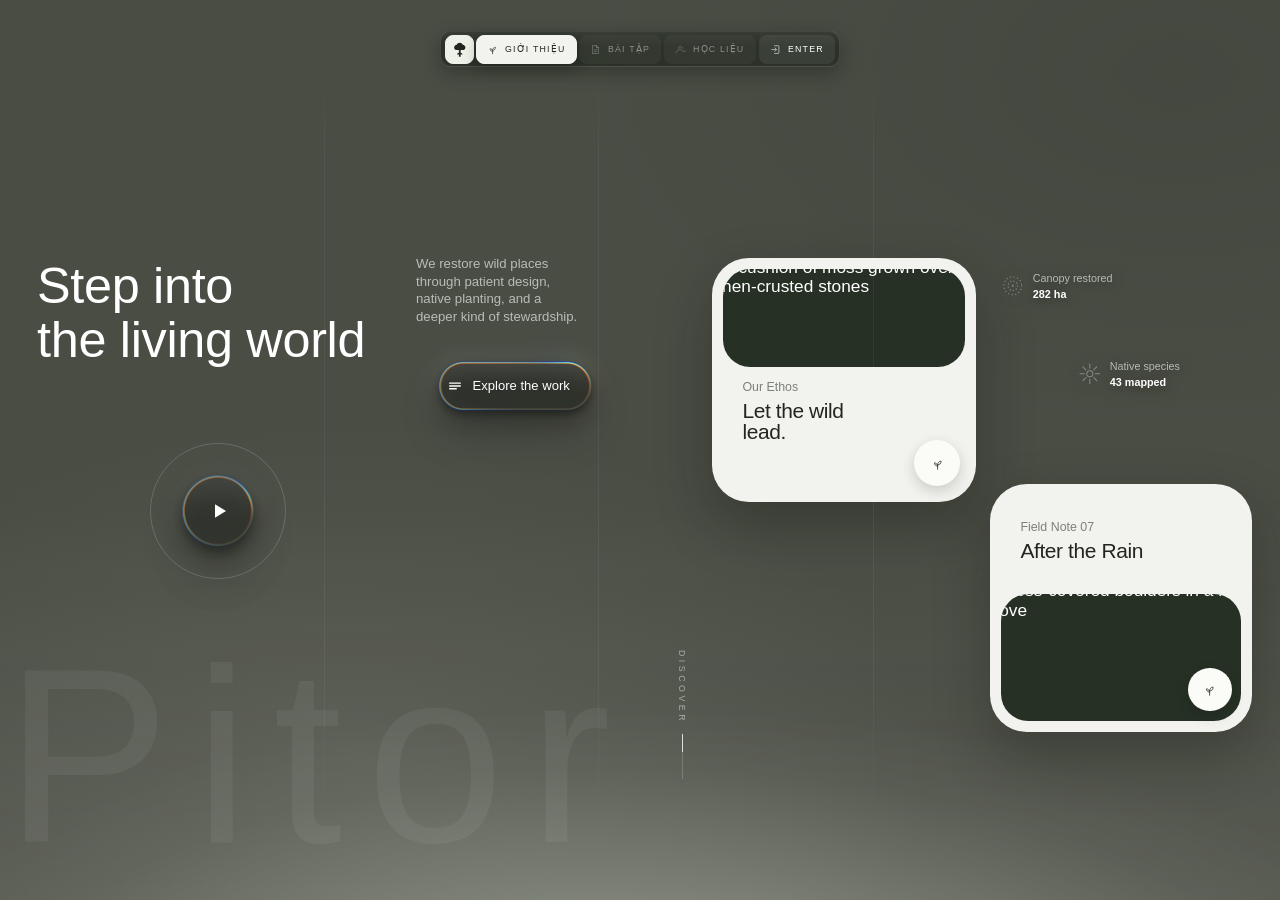
==== commit 295d7a85: "Update threeuiindex.html" ====
--- a/threeuiindex.html
+++ b/threeuiindex.html
@@ -728,19 +728,19 @@
         <span class="glyph" aria-hidden="true">
           <svg viewBox="0 0 16 16"><path d="M8 14V9"/><path d="M8 9c0-2.4 1.7-4.3 4-4.3.2 2.6-1.6 4.6-4 4.3Z"/><path d="M8 10.5C7.9 8.4 6.4 6.8 4.4 6.8 4.3 8.9 5.9 10.6 8 10.5Z"/></svg>
         </span>
-        <span>Grove</span>
+        <span>Giới thiệu</span>
+      </a>
+       <a class="dock-item" data-dock data-spec data-burst href="#" style="--d:280ms">
+        <span class="glyph" aria-hidden="true">
+          <svg viewBox="0 0 16 16"><path d="M4 2.4h5.3L12 5.1v8.5H4z"/><path d="M9.2 2.4V5h2.7"/><path d="M6 8.4h4M6 10.8h2.8"/></svg>
+        </span>
+        <span>Bài tập</span>
       </a>
       <a class="dock-item" data-dock data-spec data-burst href="#" style="--d:230ms">
         <span class="glyph" aria-hidden="true">
           <svg viewBox="0 0 16 16"><path d="M1.6 12.4c2.4-3.4 4.3-5.1 5.7-5.1 2 0 3 3.6 5 3.6 1.1 0 1.9-.5 2.4-1.4"/><path d="M4.3 6.2C5.5 4.4 6.6 3.5 7.6 3.5c1.5 0 2.2 2.4 3.7 2.4"/></svg>
         </span>
-        <span>Habitats</span>
-      </a>
-      <a class="dock-item" data-dock data-spec data-burst href="#" style="--d:280ms">
-        <span class="glyph" aria-hidden="true">
-          <svg viewBox="0 0 16 16"><path d="M4 2.4h5.3L12 5.1v8.5H4z"/><path d="M9.2 2.4V5h2.7"/><path d="M6 8.4h4M6 10.8h2.8"/></svg>
-        </span>
-        <span>Journal</span>
+        <span>Học liệu</span>
       </a>
       <a class="dock-item dock-item--enter" data-dock data-spec data-burst href="#" style="--d:330ms">
         <span class="glyph" aria-hidden="true">
@@ -759,7 +759,7 @@
       <i style="left:calc(1091 * var(--u))"></i>
     </div>
 
-    <div class="ghost fade" style="--d:1150ms" aria-hidden="true">SYLVA</div>
+    <div class="ghost fade" style="--d:1150ms" aria-hidden="true">Pitor</div>
 
     <!-- card 1 sits *behind* the canvas so the moss drapes over its shoulder -->
     <article class="card card--about mask" style="--d:760ms; --pd:10; --pr:2.2">
